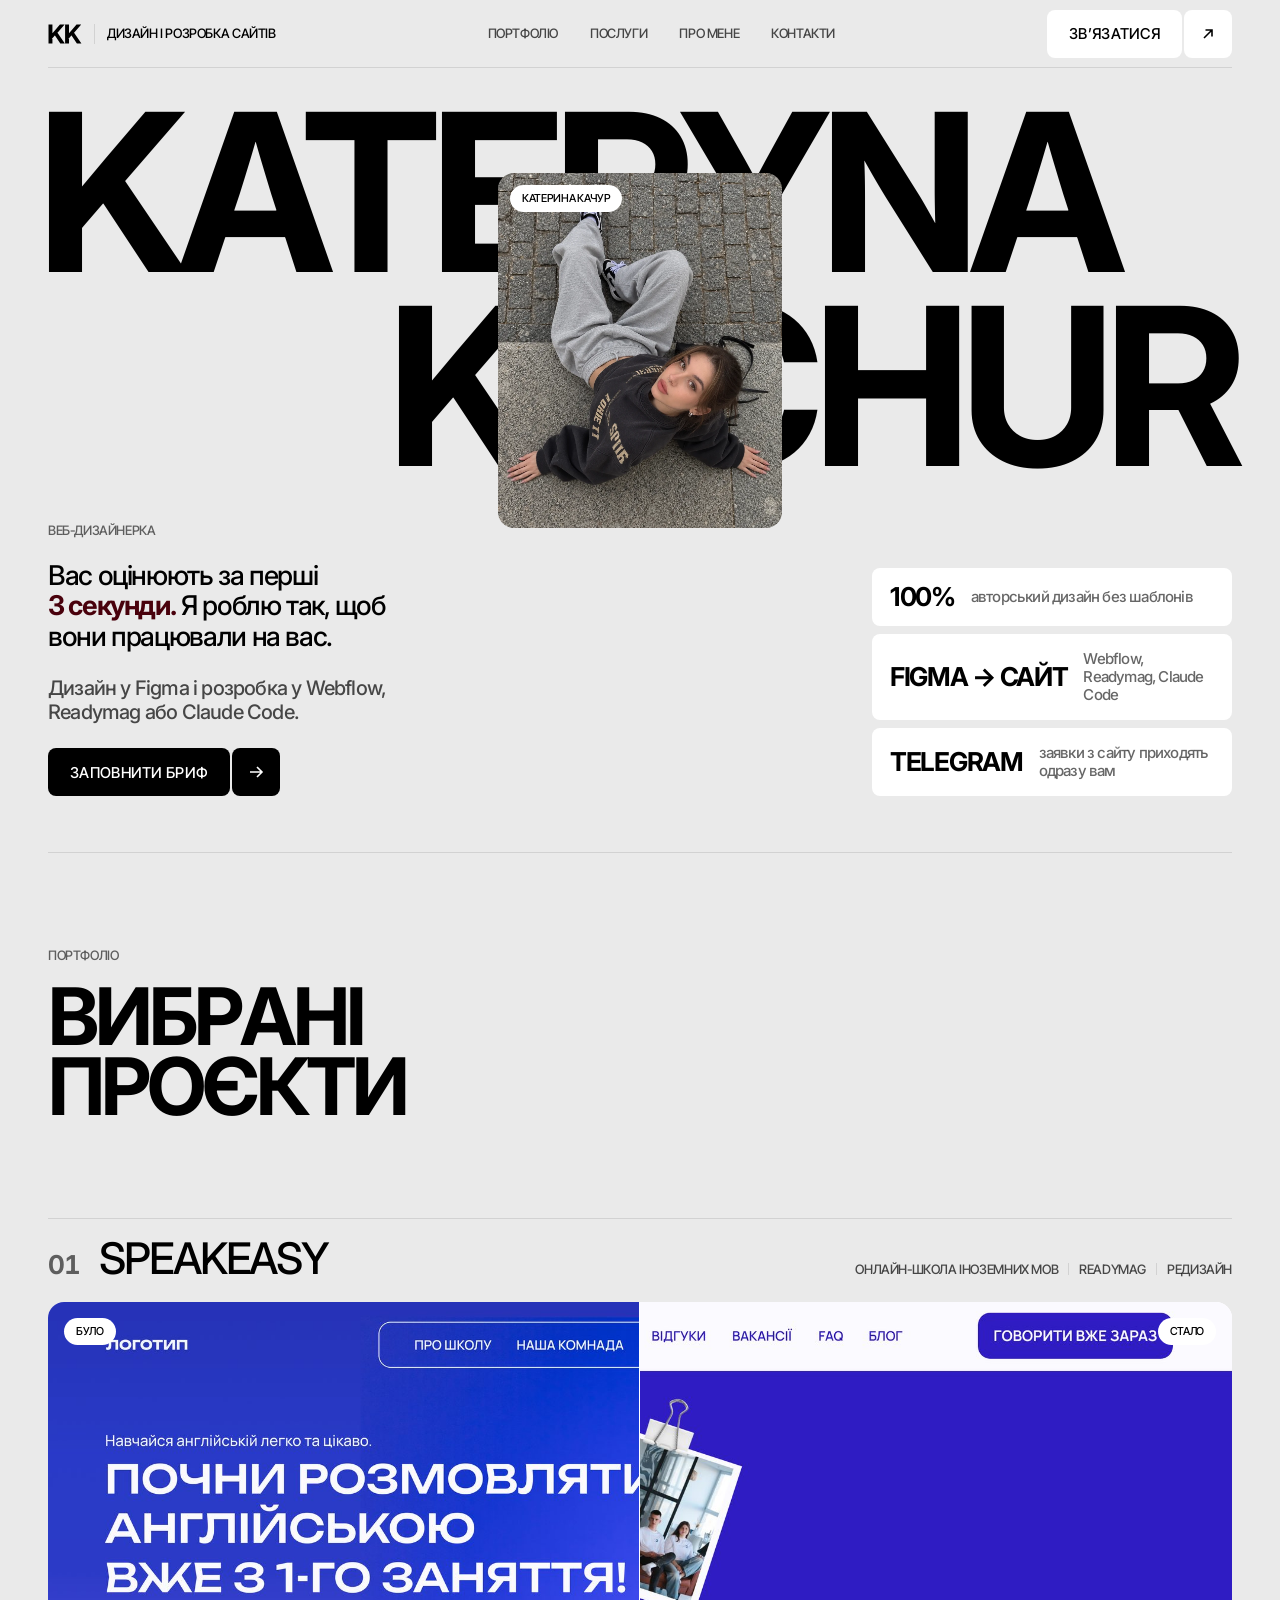
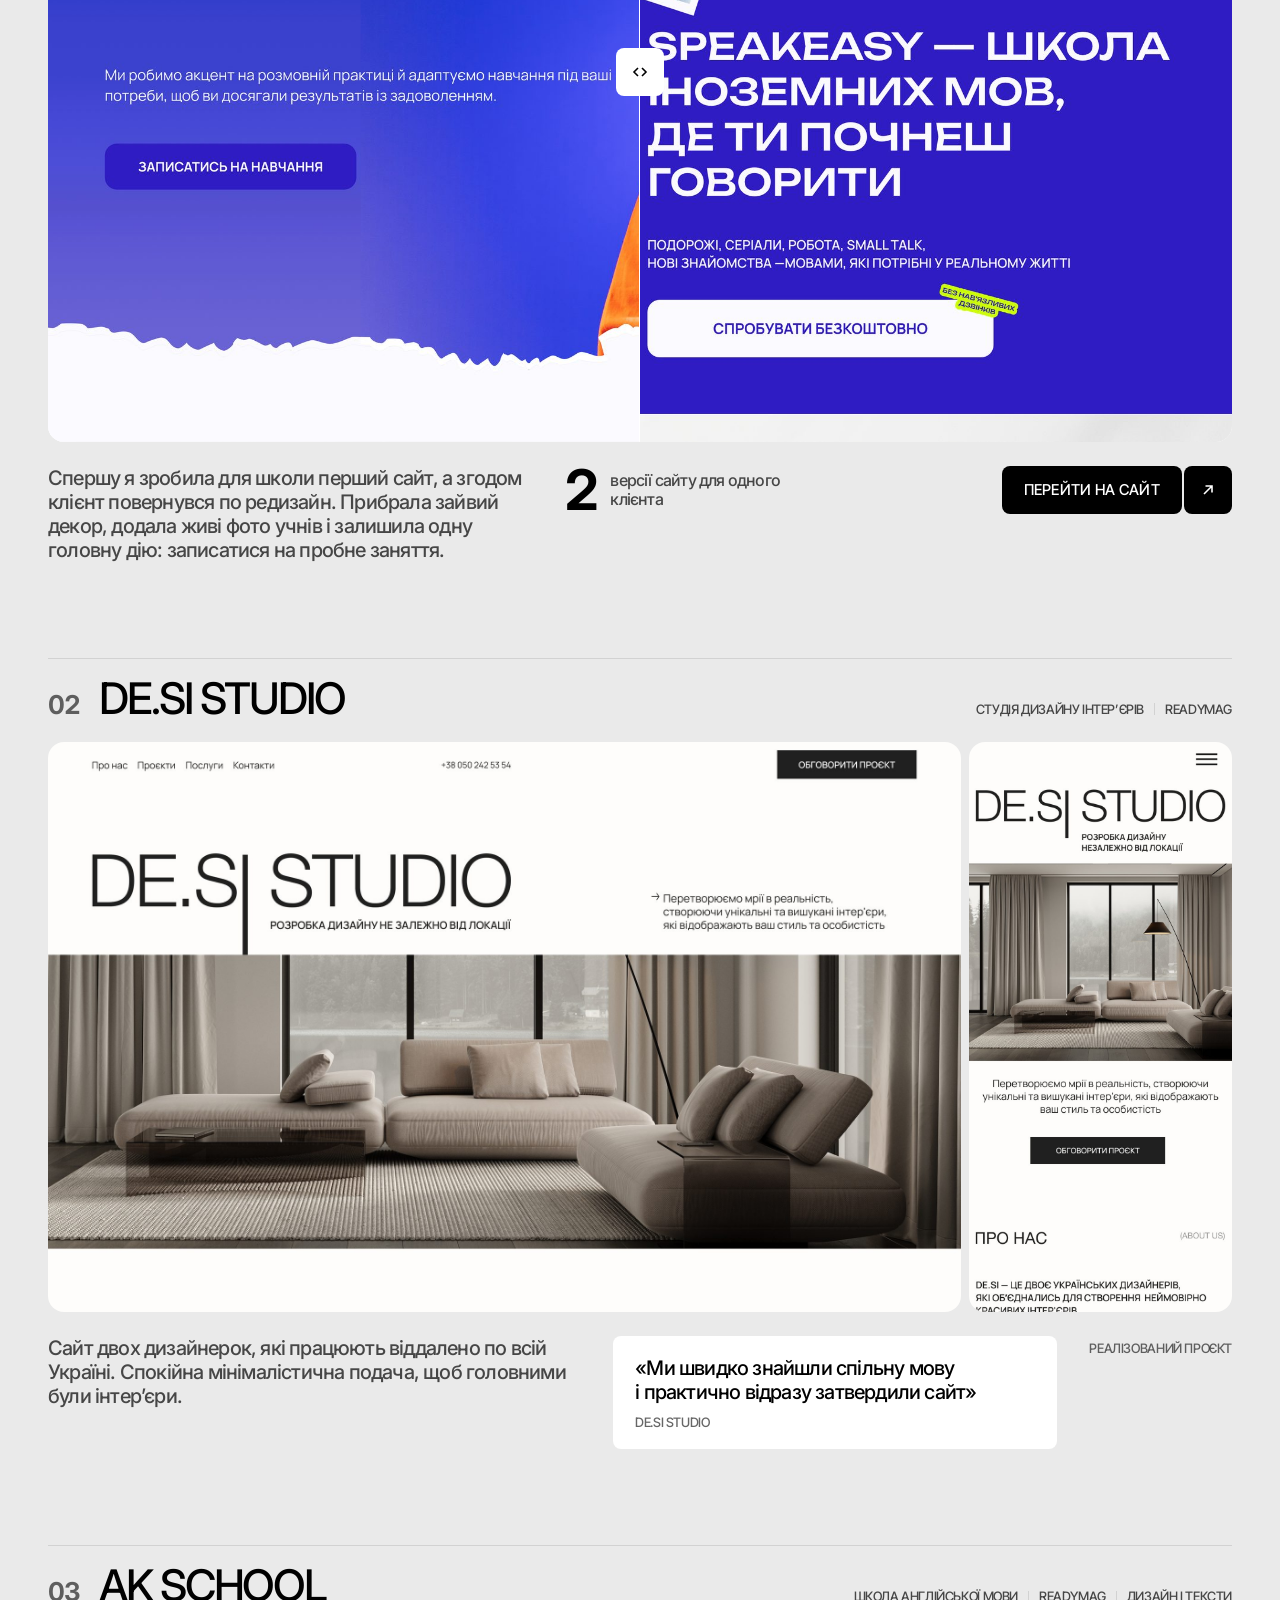
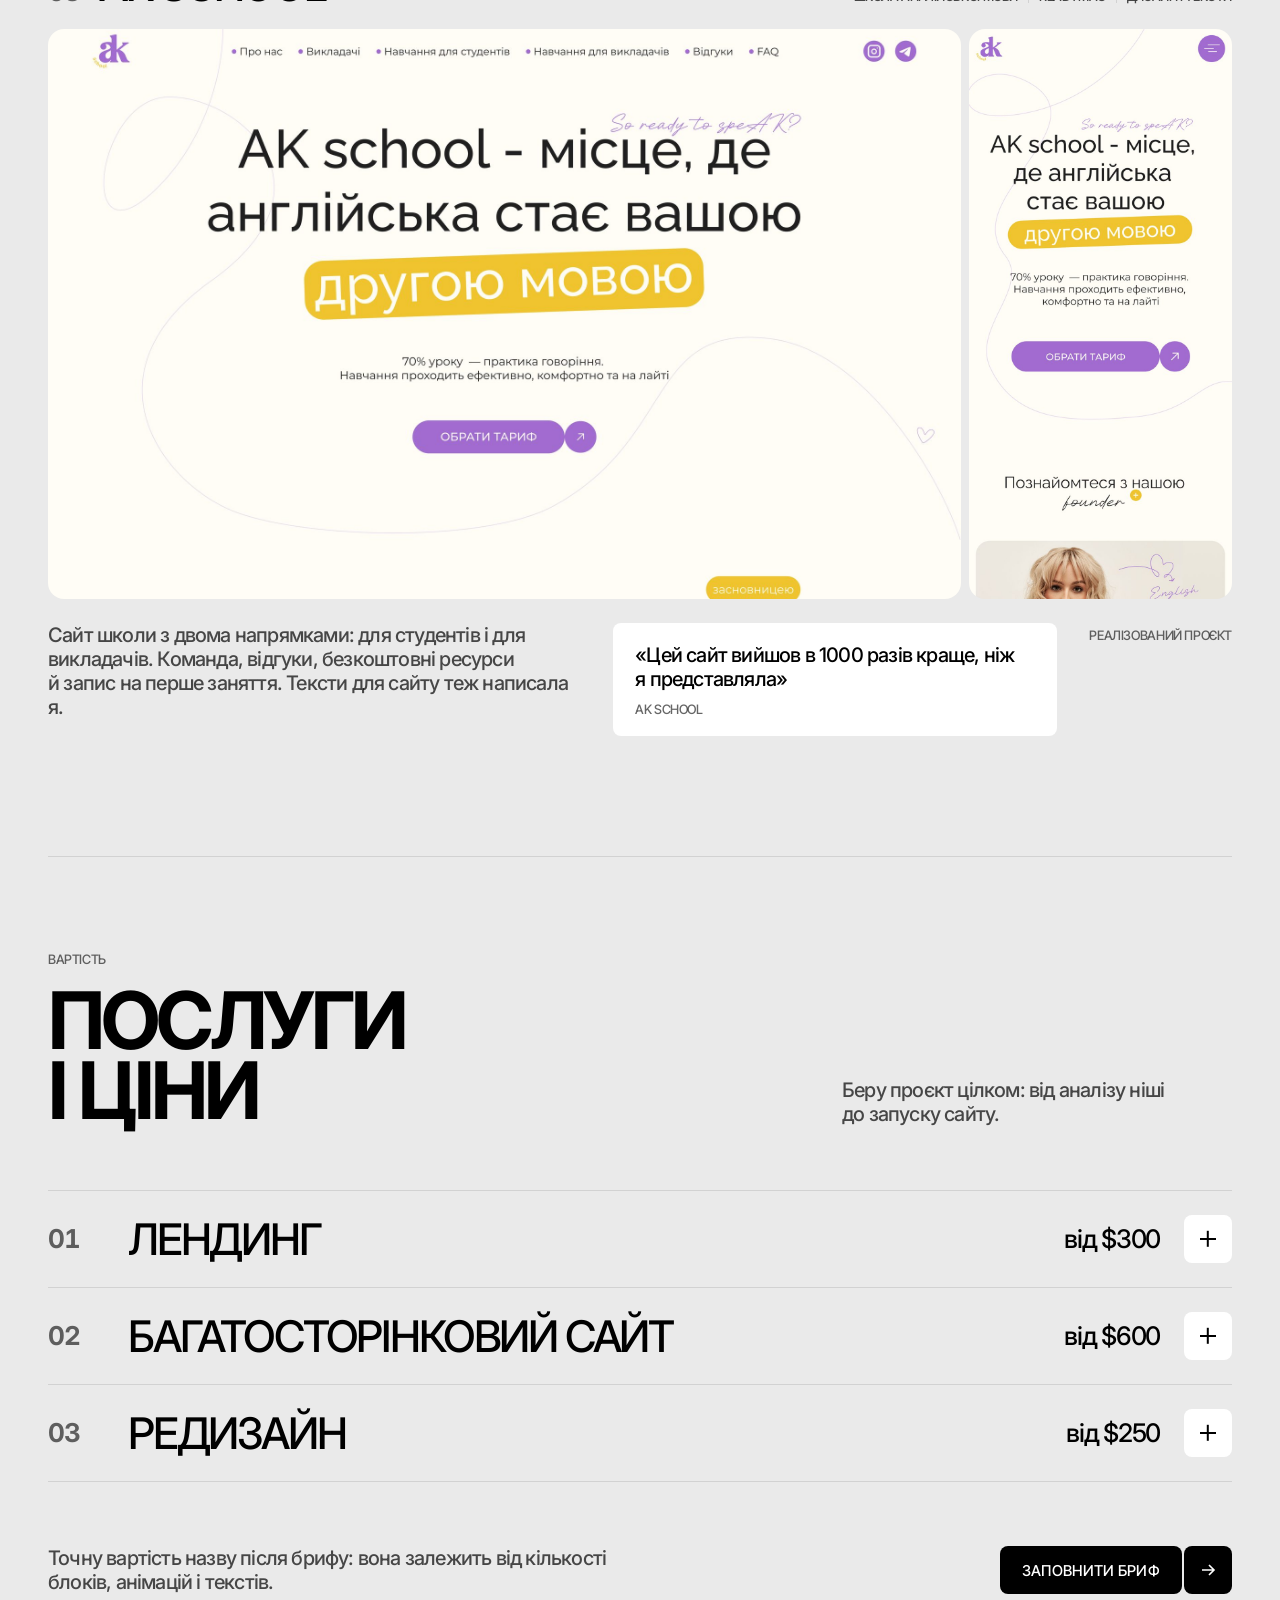
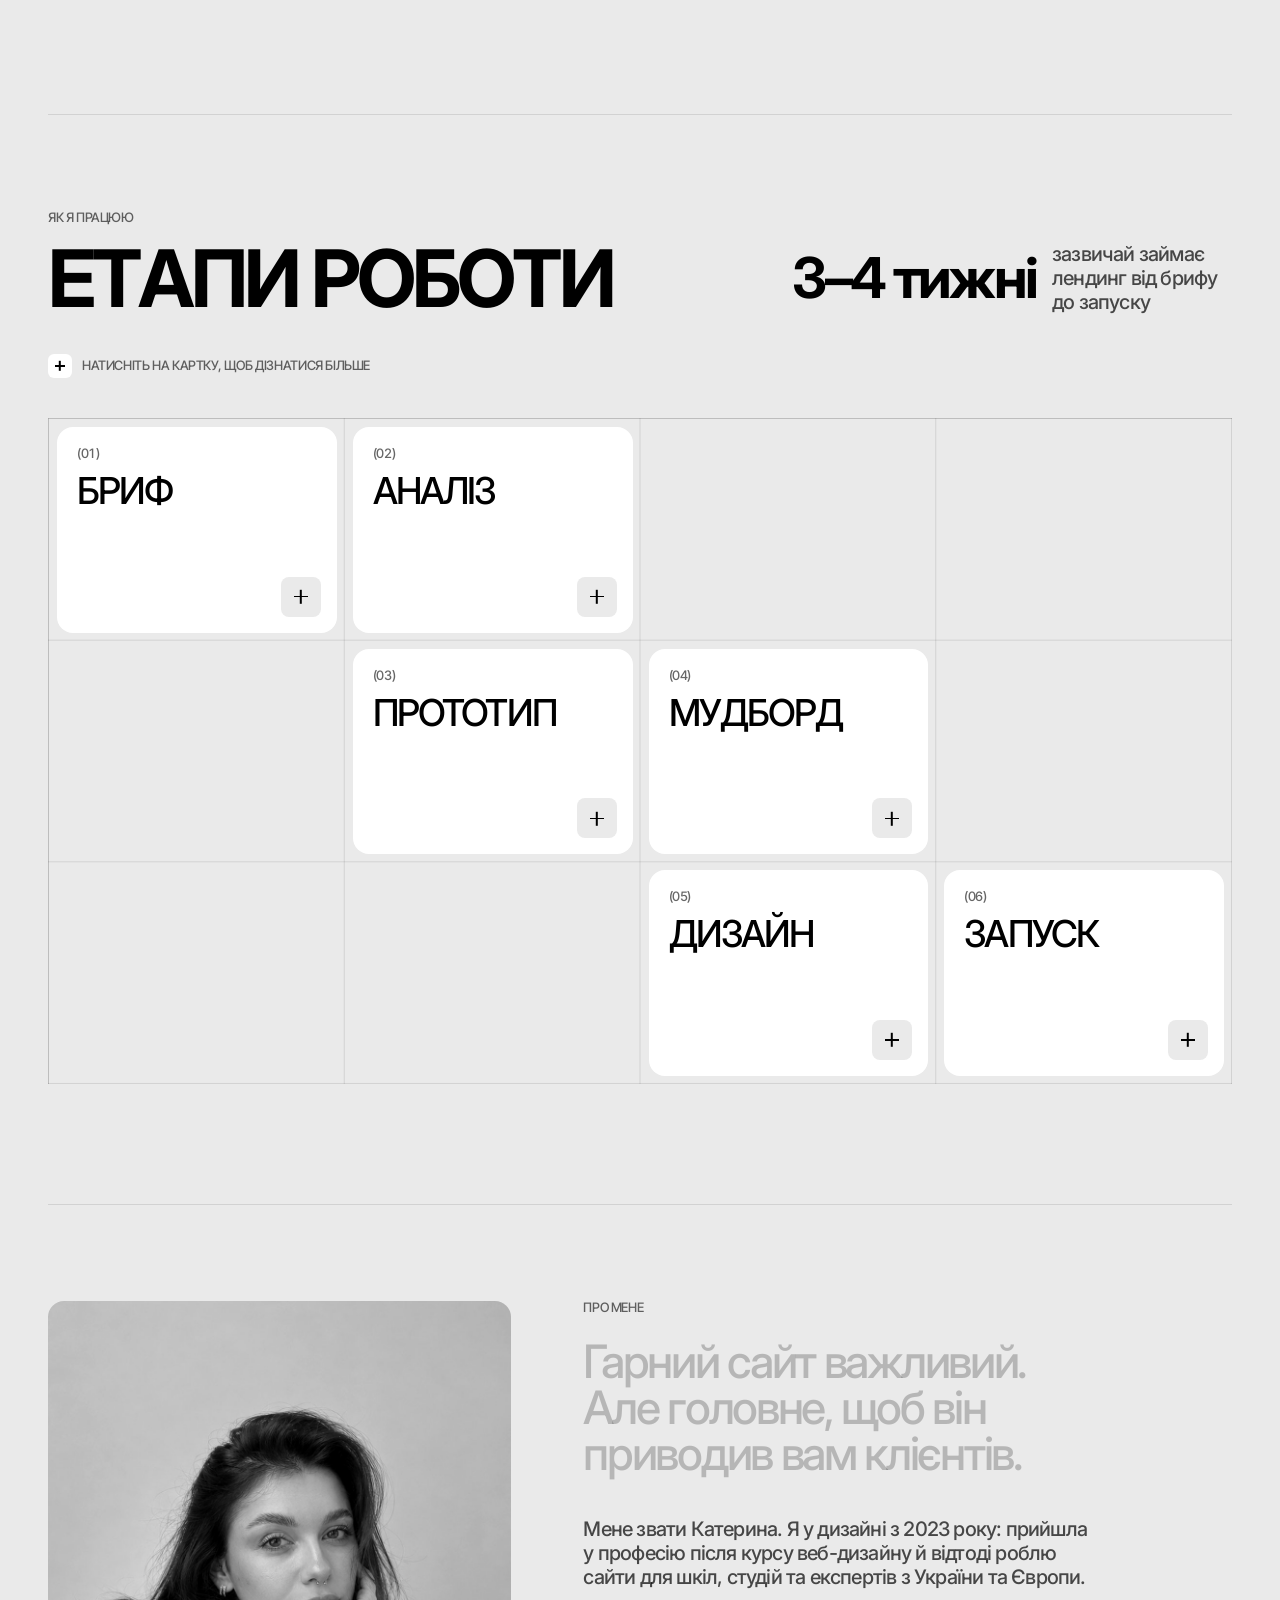
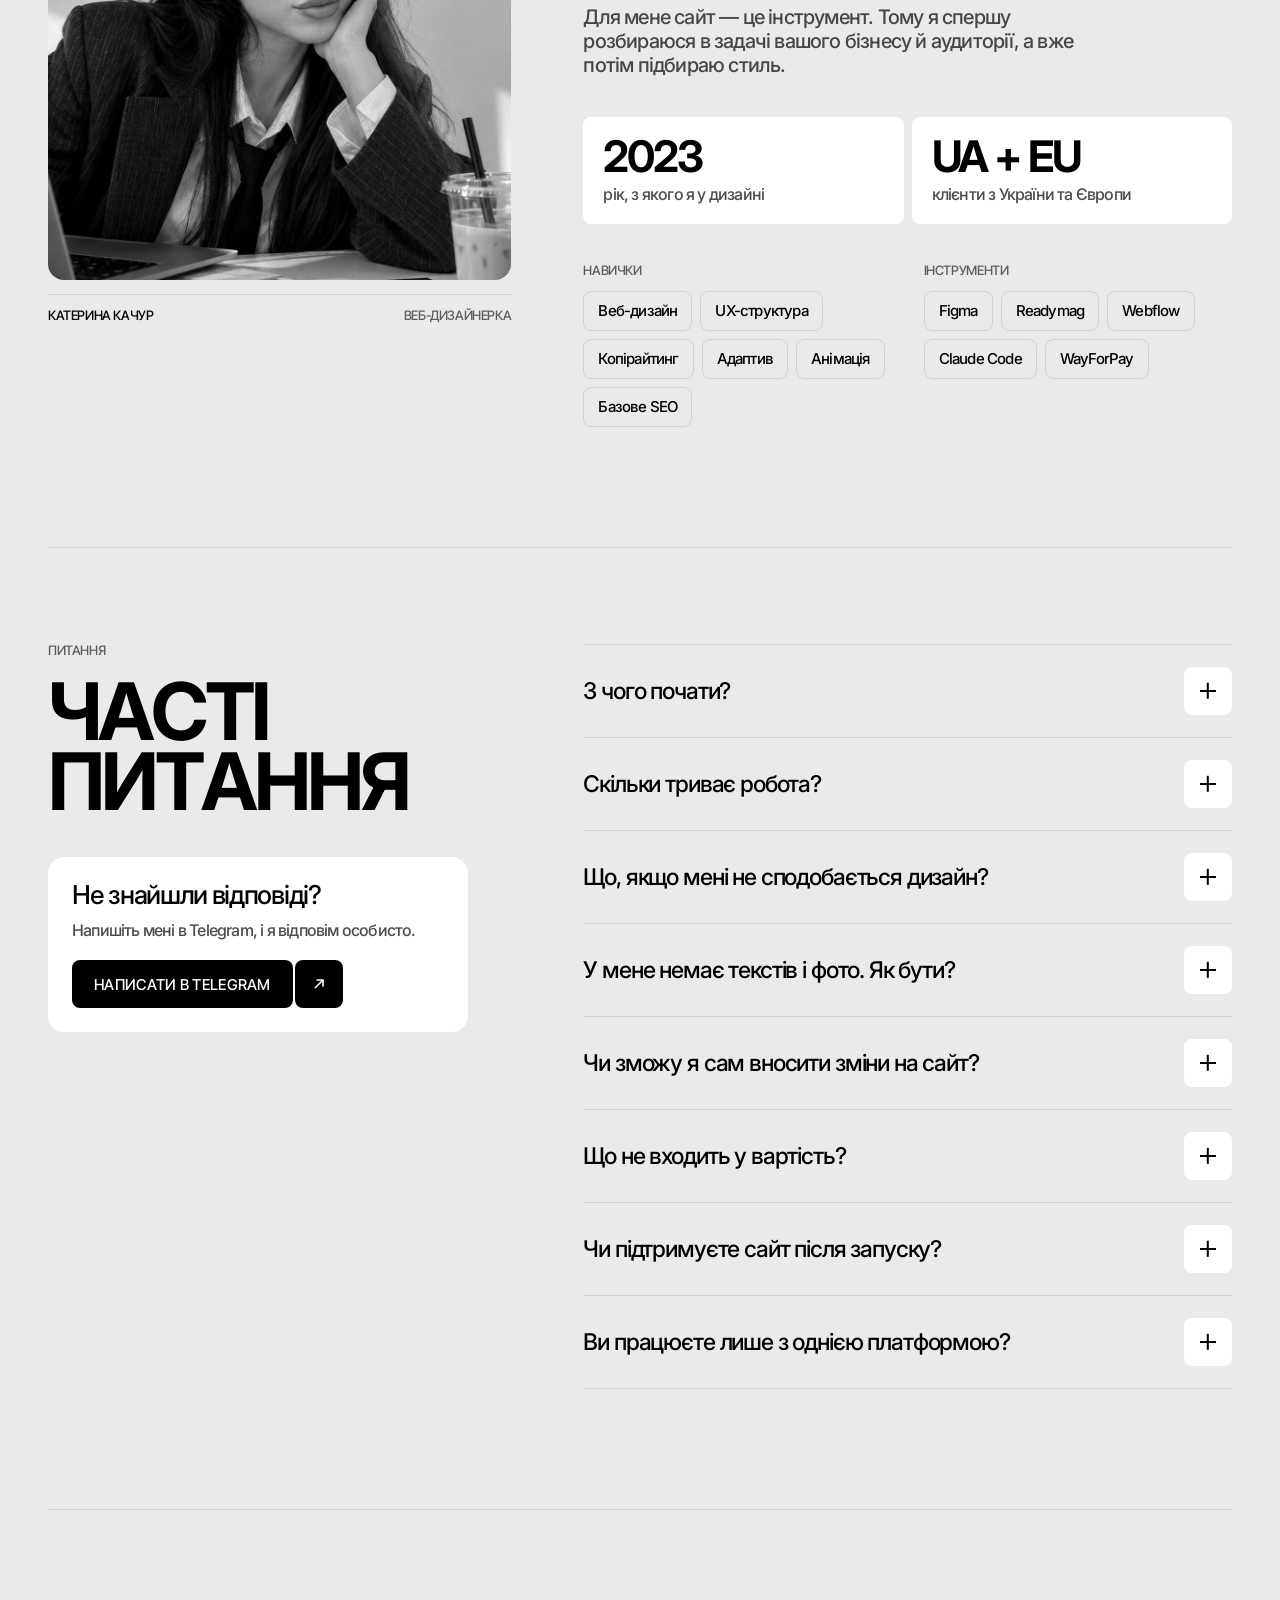
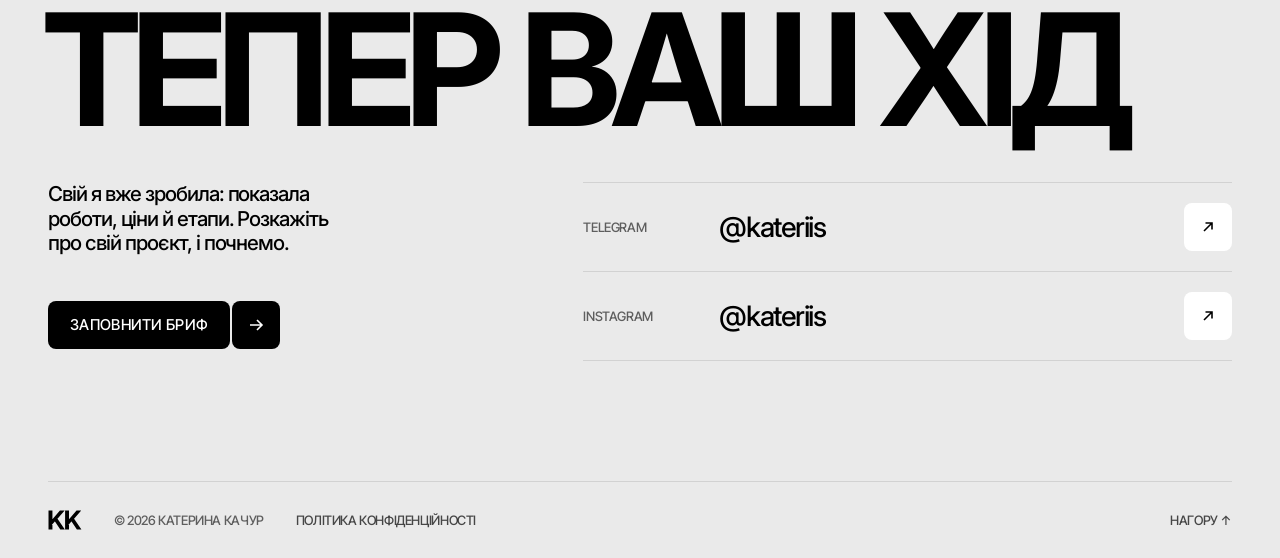
==== index.html @ d8f57ffe "Анімації заголовків і кнопок, етапи закривають одне одного, правки відступів і контактів Co-Authored" ====
<!doctype html>
<html lang="uk">
<head>
<meta charset="utf-8">
<meta name="viewport" content="width=device-width, initial-scale=1, viewport-fit=cover">
<title>Катерина Качур — веб-дизайнерка</title>
<meta name="description" content="Катерина Качур — веб-дизайнерка. Дизайн у Figma і розробка сайтів у Webflow, Readymag або Claude Code: лендинги, багатосторінкові сайти й редизайн.">
<link rel="canonical" href="https://kateriis.github.io/">
<link rel="icon" href="favicon.svg" type="image/svg+xml">
<meta property="og:type" content="website">
<meta property="og:locale" content="uk_UA">
<meta property="og:title" content="Катерина Качур — веб-дизайнерка">
<meta property="og:description" content="Вас оцінюють за перші 3 секунди. Я роблю так, щоб вони працювали на вас.">
<meta property="og:url" content="https://kateriis.github.io/">
<meta property="og:image" content="https://kateriis.github.io/og.jpg">
<meta property="og:image:width" content="1200">
<meta property="og:image:height" content="630">
<meta name="twitter:card" content="summary_large_image">
<meta name="theme-color" content="#eaeaea">
<style>
  html { -webkit-text-size-adjust: 100%; }
  img { max-width: 100%; }
  [hidden] { display: none !important; }
</style>
<link rel="preconnect" href="https://fonts.googleapis.com">
<link rel="preconnect" href="https://fonts.gstatic.com" crossorigin>
<link rel="stylesheet" href="https://fonts.googleapis.com/css2?family=Inter:wght@400;500;600;700&family=Inter+Tight:wght@500&display=swap">
<style>
/* Layout: name across the full width in two lines, the colour photo as a card
   in front of the letters, copy on the left and facts on the right below it.
   Tokens follow Kateryna's brandbook (light only). */
:root {
  --bg: #eaeaea;
  --surface: #ffffff;
  --surface-2: #f6f6f7;
  --ink: #000000;
  --ink-70: rgba(0, 0, 0, .7);
  --ink-50: rgba(0, 0, 0, .6);
  --line: rgba(0, 0, 0, .1);
  --accent: #49010c;
  --on-accent: #ffffff;

  --display: "Inter", system-ui, -apple-system, sans-serif;
  --sans: "Inter", system-ui, -apple-system, sans-serif;
  --tight: "Inter Tight", "Inter", system-ui, sans-serif;

  --r-md: 8px;
  --r-lg: 16px;
  --button-h: 48px;
  --ease: cubic-bezier(.2, .7, .2, 1);
  --gutter: 16px;
  color-scheme: light;
}
@media (min-width: 700px)  { :root { --gutter: 32px; } }
@media (min-width: 1024px) { :root { --gutter: 48px; } }
@media (min-width: 1440px) { :root { --gutter: 80px; } }

* { box-sizing: border-box; }
body {
  margin: 0;
  background: var(--bg);
  color: var(--ink);
  font: 500 16px/1.2 var(--sans);
  letter-spacing: -.05em;
  overflow-x: hidden;
  -webkit-font-smoothing: antialiased;
}
a { color: inherit; text-decoration: none; }
a:focus-visible { outline: 2px solid var(--ink); outline-offset: 3px; border-radius: var(--r-md); }

.page {
  max-width: 1760px;
  margin: 0 auto;
  padding-left: max(var(--gutter), env(safe-area-inset-left, 0px));
  padding-right: max(var(--gutter), env(safe-area-inset-right, 0px));
}

/* ---------- topbar ---------- */
.topbar {
  display: flex; align-items: center; justify-content: space-between; gap: 24px;
  height: 68px;
  border-bottom: 1px solid var(--line);
}
.brand { display: flex; align-items: center; gap: 12px; }
.brand svg { height: 20px; width: auto; display: block; }
.brand .sep { width: 1px; height: 20px; background: var(--line); }
.eyebrow {
  font: 500 13px/1 var(--tight);
  text-transform: uppercase;
  letter-spacing: -.03em;
}
.links { display: flex; gap: 32px; }
.links a { color: var(--ink-70); transition: color .3s var(--ease); }
.links a:hover { color: var(--ink); }

.burger {
  display: none; position: relative; z-index: 31;
  width: var(--button-h); height: var(--button-h); padding: 0; border: 0; cursor: pointer;
  border-radius: var(--r-md); background: var(--surface); color: var(--ink);
}
.burger i { position: absolute; left: 15px; right: 15px; height: 1.6px; background: currentColor; transition: transform .35s var(--ease), top .35s var(--ease); }
.burger i:first-child { top: 19px; } .burger i:last-child { top: 27px; }
.burger[aria-expanded="true"] { background: var(--ink); color: var(--surface); }
.burger[aria-expanded="true"] i:first-child { top: 23px; transform: rotate(45deg); }
.burger[aria-expanded="true"] i:last-child { top: 23px; transform: rotate(-45deg); }
.burger:focus-visible { outline: 2px solid var(--ink); outline-offset: 3px; }
.menu {
  position: fixed; inset: 0; z-index: 30;
  display: grid; grid-template-rows: 1fr auto; gap: 32px;
  padding-top: calc(88px + env(safe-area-inset-top, 0px));
  padding-bottom: calc(32px + env(safe-area-inset-bottom, 0px));
  padding-left: inherit; padding-right: inherit;
  background: var(--bg); overflow-y: auto;
}
.menu[hidden] { display: none; }
.menu-links { display: grid; align-content: start; border-top: 1px solid var(--line); }
.menu-links a {
  display: flex; align-items: baseline; gap: 16px; padding-block: 18px; border-bottom: 1px solid var(--line);
  font: 500 clamp(34px, 9vw, 64px)/.9 var(--display); letter-spacing: -.05em; text-transform: uppercase;
}
.menu-links span { font: 500 13px/1 var(--tight); letter-spacing: -.03em; color: var(--ink-50); min-width: 22px; }
.menu-foot { display: grid; gap: 20px; justify-items: start; }
.menu-tg { color: var(--ink-70); }
@media (prefers-reduced-motion: no-preference) {
  .menu:not([hidden]) .menu-links a { animation: appear .55s var(--ease) both; }
  .menu:not([hidden]) .menu-links a:nth-child(2) { animation-delay: .04s; }
  .menu:not([hidden]) .menu-links a:nth-child(3) { animation-delay: .08s; }
  .menu:not([hidden]) .menu-links a:nth-child(4) { animation-delay: .12s; }
  .menu:not([hidden]) .menu-links a:nth-child(5) { animation-delay: .16s; }
  .menu:not([hidden]) .menu-links a:nth-child(6) { animation-delay: .2s; }
}
body.menu-open { overflow: hidden; }
.topbar {
  position: sticky; top: env(safe-area-inset-top, 0px); z-index: 31;
  background: var(--bg);
  box-shadow: 0 0 0 100vmax var(--bg); clip-path: inset(0 -100vmax);
}
html { scroll-padding-top: 1.75rem; }
@media (max-width: 899px) { html { scroll-padding-top: 3.625rem; } }
@media (prefers-reduced-motion: no-preference) { html { scroll-behavior: smooth; } }

/* ---------- button: label + arrow square, 2px apart ---------- */
.btn { display: inline-flex; gap: 2px; height: var(--button-h); }
.btn > span {
  display: inline-flex; align-items: center;
  border-radius: var(--r-md);
  background: var(--ink); color: var(--surface);
  transition: background .3s var(--ease);
}
.btn .label { padding: 0 22px; font: 500 15px/1 var(--tight); letter-spacing: .02em; text-transform: uppercase; }
.btn .arrow { width: var(--button-h); justify-content: center; }
.btn .arrow svg { width: 18px; height: 18px; transition: transform .3s var(--ease); }
.btn:hover .arrow svg { transform: translateX(3px); }
.btn--ghost > span { background: var(--surface); color: var(--ink); }
.btn--ghost:hover > span { background: var(--surface-2); }
.arrow--diag svg, .contact-arrow svg { transition: transform .4s var(--ease); }
.btn:hover .arrow--diag svg, .btn:active .arrow--diag svg, .btn:focus-visible .arrow--diag svg { transform: rotate(45deg); }

/* ---------- hero ---------- */
.hero { container-type: inline-size; padding-block: 28px 56px; }
.stage { position: relative; }
.name {
  margin: 0;
  font: 700 18.6cqw/.88 var(--display);
  letter-spacing: -.05em;
  text-transform: uppercase;
  pointer-events: none;
}
.name span { display: block; white-space: nowrap; }
.name .l1 { margin-left: -.05em; }
.name .l2 { text-align: right; margin-right: -.02em; }

.photo {
  position: absolute;
  left: 38cqw; top: 6.5cqw;
  width: 24cqw;
  aspect-ratio: 4 / 5;
  max-width: 100%;
  margin: 0;
  z-index: 2;
}
.photo img {
  width: 100%; height: 100%; display: block;
  object-fit: cover;
  border-radius: var(--r-lg);
  background: var(--accent);
}
.photo figcaption {
  position: absolute; left: 12px; top: 12px;
  padding: 8px 12px;
  border-radius: 999px;
  background: var(--surface);
  font-size: 11px;
}

.below {
  display: grid;
  grid-template-columns: minmax(0, 1fr) 24cqw minmax(0, 1fr);
  column-gap: 4cqw;
  margin-top: 40px;
  align-items: end;
}
.copy { display: grid; gap: 24px; justify-items: start; }
.copy .eyebrow { color: var(--ink-50); }
.lead {
  margin: 0;
  font: 500 clamp(24px, 2.3cqw, 34px)/1.12 var(--sans);
  letter-spacing: -.05em;
  max-width: 22ch;
  text-wrap: balance;
}
.lead b { font-weight: 700; color: var(--accent); }
.sub { margin: 0; font-size: 20px; color: var(--ink-70); max-width: 34ch; }

.facts {
  list-style: none; margin: 0; padding: 0;
  display: grid; gap: 8px;
  justify-self: end; width: min(100%, 360px);
}
.fact {
  display: grid; grid-template-columns: auto 1fr; align-items: center; gap: 16px;
  padding: 16px 18px;
  background: var(--surface);
  border-radius: var(--r-md);
}
.fact strong { font: 700 26px/1 var(--display); letter-spacing: -.05em; text-transform: uppercase; white-space: nowrap; }
.fact span { color: var(--ink-50); font-size: 15px; }

/* ---------- portfolio ---------- */
.sr { position: absolute; width: 1px; height: 1px; overflow: hidden; clip: rect(0 0 0 0); white-space: nowrap; }
.work { padding-block: 96px 120px; border-top: 1px solid var(--line); display: grid; gap: 96px; }
.work-head { display: grid; grid-template-columns: minmax(0, 1fr) minmax(0, 1fr); gap: 32px; align-items: end; }
.work-title { display: grid; gap: 20px; }
.work-title .eyebrow { color: var(--ink-50); }
.work-title h2 {
  margin: 0;
  font: 700 clamp(44px, 6.2vw, 112px)/.88 var(--display);
  letter-spacing: -.05em; text-transform: uppercase;
  text-wrap: balance;
}
.work-intro { margin: 0; justify-self: end; max-width: 30ch; font-size: 20px; color: var(--ink-70); }

.case { display: grid; gap: 24px; }
.case-top {
  display: grid; grid-template-columns: auto minmax(0, 1fr) auto; align-items: baseline; gap: 20px;
  padding-top: 20px; border-top: 1px solid var(--line);
}
.case-num { font: 700 26px/1 var(--display); letter-spacing: -.05em; color: var(--ink-50); font-variant-numeric: tabular-nums; }
.case-name { margin: 0; font: 500 clamp(32px, 3.4vw, 56px)/.88 var(--display); letter-spacing: -.05em; text-transform: uppercase; }
.case-meta { margin: 0; color: var(--ink-70); display: flex; flex-wrap: wrap; align-items: center; gap: 10px; justify-content: flex-end; }
.case-meta i { width: 1px; height: 12px; background: var(--line); }

.shots { display: grid; grid-template-columns: 1.6fr .462fr; gap: 8px; }
.shots img { width: 100%; height: auto; display: block; border-radius: var(--r-lg); background: var(--surface); }

.compare { position: relative; border-radius: var(--r-lg); overflow: hidden; aspect-ratio: 16 / 10; max-width: 100%; background: var(--surface); }
.compare > img, .compare-before img { position: absolute; inset: 0; width: 100%; height: 100%; object-fit: cover; display: block; }
.compare-before { position: absolute; inset: 0; clip-path: inset(0 calc(100% - var(--pos)) 0 0); }
.compare-before::after { content: ""; position: absolute; top: 0; bottom: 0; left: var(--pos); width: 2px; margin-left: -1px; background: var(--surface); }
.compare-handle {
  position: absolute; top: 50%; left: var(--pos);
  width: var(--button-h); height: var(--button-h); margin: -24px 0 0 -24px;
  display: grid; place-items: center;
  border-radius: var(--r-md); background: var(--surface); color: var(--ink);
  pointer-events: none;
}
.compare-handle svg { width: 18px; height: 18px; }
.compare-tag { position: absolute; top: 16px; padding: 8px 12px; border-radius: 999px; background: var(--surface); font-size: 11px; pointer-events: none; }
.compare-tag.is-before { left: 16px; }
.compare-tag.is-after { right: 16px; }
.compare-range { position: absolute; inset: 0; width: 100%; height: 100%; margin: 0; opacity: 0; cursor: ew-resize; }
.compare:has(.compare-range:focus-visible) .compare-handle { outline: 2px solid var(--ink); outline-offset: 3px; }

.case-info {
  display: grid; grid-template-columns: minmax(0, 1.2fr) minmax(0, 1fr) auto; gap: 32px; align-items: start;
}
.case-text { margin: 0; font-size: 20px; color: var(--ink-70); max-width: 44ch; }
.case-fact { margin: 0; display: grid; grid-template-columns: auto 1fr; gap: 14px; align-items: center; max-width: 24ch; }
.case-fact strong { font: 700 56px/.88 var(--display); letter-spacing: -.05em; }
.case-fact span { color: var(--ink-70); }
.quote { margin: 0; display: grid; gap: 12px; padding: 20px 22px; background: var(--surface); border-radius: var(--r-md); }
.quote p { margin: 0; font-size: 20px; }
.quote cite { font: 500 13px/1 var(--tight); font-style: normal; text-transform: uppercase; letter-spacing: -.03em; color: var(--ink-50); }
.case-status { color: var(--ink-50); white-space: nowrap; padding-top: 6px; }
.case-action { justify-self: end; }

/* ---------- services ---------- */
.services { padding-block: 96px 120px; border-top: 1px solid var(--line); display: grid; gap: 64px; }
.svc-list { border-top: 1px solid var(--line); }
.svc { border-bottom: 1px solid var(--line); }
.svc summary {
  list-style: none; cursor: pointer;
  display: grid; grid-template-columns: 56px minmax(0, 1fr) auto var(--button-h); align-items: center; gap: 24px;
  padding-block: 24px;
}
.svc summary::-webkit-details-marker { display: none; }
.svc summary:focus-visible { outline: 2px solid var(--ink); outline-offset: 4px; border-radius: var(--r-md); }
.svc-num { font: 700 26px/1 var(--display); letter-spacing: -.05em; color: var(--ink-50); font-variant-numeric: tabular-nums; }
.svc-name { font: 500 clamp(28px, 3.4vw, 56px)/.88 var(--display); letter-spacing: -.05em; text-transform: uppercase; }
.svc-price { font: 500 clamp(20px, 2vw, 28px)/1 var(--sans); letter-spacing: -.05em; white-space: nowrap; }
.svc-toggle {
  position: relative; width: var(--button-h); height: var(--button-h);
  border-radius: var(--r-md); background: var(--surface);
  transition: background .3s var(--ease);
}
.svc-toggle::before, .svc-toggle::after {
  content: ""; position: absolute; left: 50%; top: 50%; width: 16px; height: 1.6px; margin: -.8px 0 0 -8px;
  background: var(--ink); transition: transform .3s var(--ease);
}
.svc-toggle::after { transform: rotate(90deg); }
.svc[open] .svc-toggle { background: var(--ink); }
.svc[open] .svc-toggle::before, .svc[open] .svc-toggle::after { background: var(--surface); }
.svc[open] .svc-toggle::after { transform: rotate(0deg); }
.svc summary:hover .svc-toggle { background: var(--surface-2); }
.svc[open] summary:hover .svc-toggle { background: var(--ink); }
.svc-body {
  display: grid; grid-template-columns: 56px minmax(0, 1fr) minmax(0, 1fr); gap: 24px;
  padding-bottom: 32px;
}
.svc-body p { grid-column: 2; margin: 0; font-size: 20px; color: var(--ink-70); max-width: 36ch; }
.svc-body ul { grid-column: 3; margin: 0; padding: 0; list-style: none; display: grid; gap: 8px; }
.svc-body li { padding: 12px 16px; background: var(--surface); border-radius: var(--r-md); }
@media (prefers-reduced-motion: no-preference) {
  .svc[open] .svc-body { animation: appear .55s var(--ease) both; }
}
.svc-foot { display: flex; flex-wrap: wrap; align-items: center; justify-content: space-between; gap: 24px; }
.svc-foot p { margin: 0; font-size: 20px; color: var(--ink-70); max-width: 44ch; }

/* ---------- process: stair of square cards on a grid ---------- */
.process { padding-block: 96px 120px; border-top: 1px solid var(--line); display: grid; gap: 40px; }
.process-term { margin: 0; justify-self: end; display: grid; grid-template-columns: auto minmax(0, 18ch); gap: 16px; align-items: center; }
.process-term strong { font: 700 clamp(40px, 4.4vw, 72px)/.88 var(--display); letter-spacing: -.05em; white-space: nowrap; }
.process-term span { font-size: 20px; color: var(--ink-70); }
.st-hint { margin: 0; display: inline-flex; align-items: center; gap: 10px; justify-self: start; color: var(--ink-50); font: 500 13px/1 var(--tight); text-transform: uppercase; letter-spacing: -.03em; }
.stairs {
  --cols: 4;
  list-style: none; margin: 0; padding: 0;
  display: grid; grid-template-columns: repeat(var(--cols), minmax(0, 1fr)); grid-auto-rows: auto;
  border-top: 1px solid var(--line); border-left: 1px solid var(--line);
  background-image:
    linear-gradient(to right, var(--line) 1px, transparent 1px),
    linear-gradient(to bottom, var(--line) 1px, transparent 1px);
  background-size: calc(100% / var(--cols)) calc(100% / 3);
  background-position: -1px -1px;
}
.st { min-width: 0; aspect-ratio: 4 / 3; padding: 8px; }
.st--1 { grid-column: 1; grid-row: 1; } .st--2 { grid-column: 2; grid-row: 1; }
.st--3 { grid-column: 2; grid-row: 2; } .st--4 { grid-column: 3; grid-row: 2; }
.st--5 { grid-column: 3; grid-row: 3; } .st--6 { grid-column: 4; grid-row: 3; }
.st-card {
  position: relative; width: 100%; height: 100%;
  display: grid; grid-template-rows: auto 1fr auto; align-items: start; text-align: left;
  padding: 20px; border: 0; border-radius: var(--r-lg);
  background: var(--surface); color: var(--ink);
  font: inherit; letter-spacing: inherit; cursor: pointer;
  transition: background .35s var(--ease), color .35s var(--ease);
}
.st-card:focus-visible { outline: 2px solid var(--ink); outline-offset: 3px; }
.st-num { font: 500 13px/1 var(--tight); letter-spacing: -.03em; color: var(--ink-50); font-variant-numeric: tabular-nums; }
.st-title { align-self: start; margin-top: 14px; font: 500 clamp(26px, 2.9vw, 48px)/.9 var(--display); letter-spacing: -.05em; text-transform: uppercase; }
.st-text { display: none; align-self: end; font-size: 14px; line-height: 1.3; max-width: 34ch; }
.st-plus {
  position: relative; justify-self: end; align-self: end;
  width: 40px; height: 40px; border-radius: var(--r-md); background: var(--bg);
  transition: background .3s var(--ease), transform .35s var(--ease);
}
.st-plus::before, .st-plus::after {
  content: ""; position: absolute; left: 50%; top: 50%; width: 14px; height: 1.6px; margin: -.8px 0 0 -7px; background: var(--ink);
  transition: transform .35s var(--ease);
}
.st-plus::after { transform: rotate(90deg); }
.st-card .st-plus { position: absolute; right: 16px; bottom: 16px; }
.st-plus--mini { width: 24px; height: 24px; border-radius: 6px; background: var(--surface); }
.st-plus--mini::before, .st-plus--mini::after { width: 10px; margin-left: -5px; }
.st-card:hover .st-plus { background: var(--surface-2); }
.st-card[aria-expanded="true"] { background: var(--ink); color: var(--surface); }
.st-card[aria-expanded="true"] .st-num { color: rgba(255, 255, 255, .6); }
.st-card[aria-expanded="true"] .st-title { font-size: clamp(22px, 1.8vw, 30px); }
.st-card[aria-expanded="true"] .st-text { display: block; color: rgba(255, 255, 255, .8); }
.st-card[aria-expanded="true"] .st-plus { bottom: auto; top: 16px; }
.st-card[aria-expanded="true"] .st-plus { background: rgba(255, 255, 255, .14); }
.st-card[aria-expanded="true"] .st-plus::before { transform: rotate(45deg); }
.st-card[aria-expanded="true"] .st-plus::after { transform: rotate(-45deg); }
.st-card[aria-expanded="true"] .st-plus::before, .st-card[aria-expanded="true"] .st-plus::after { background: var(--surface); }

/* ---------- about ---------- */
.about {
  padding-block: 96px 120px; border-top: 1px solid var(--line);
  display: grid; grid-template-columns: minmax(0, 5fr) minmax(0, 7fr); gap: 72px; align-items: start;
}
.about-photo { margin: 0; display: grid; gap: 14px; position: sticky; top: 24px; }
.about-photo img { width: 100%; height: auto; aspect-ratio: 4 / 5; object-fit: cover; display: block; border-radius: var(--r-lg); background: var(--accent); }
.about-photo figcaption { display: flex; justify-content: space-between; gap: 12px; padding-top: 14px; border-top: 1px solid var(--line); }
.about-role { color: var(--ink-50); }
.about-body { display: grid; gap: 40px; min-width: 0; }
.about-eyebrow { color: var(--ink-50); }
.about-lead { margin: -16px 0 0; font: 500 clamp(32px, 3.6vw, 60px)/1 var(--sans); letter-spacing: -.05em; text-wrap: balance; max-width: 18ch; }
.about-text { display: grid; gap: 16px; max-width: 52ch; }
.about-text p { margin: 0; font-size: 20px; color: var(--ink-70); }
.about-facts { margin: 0; display: grid; grid-template-columns: repeat(2, minmax(0, 1fr)); gap: 8px; }
.about-facts div { display: grid; gap: 10px; padding: 20px; background: var(--surface); border-radius: var(--r-md); }
.about-facts dt { font: 700 clamp(36px, 3.4vw, 56px)/.88 var(--display); letter-spacing: -.05em; }
.about-facts dd { margin: 0; color: var(--ink-70); }
.about-skills { display: grid; grid-template-columns: repeat(2, minmax(0, 1fr)); gap: 32px; }
.skill-group { display: grid; gap: 14px; align-content: start; }
.skill-group .eyebrow { color: var(--ink-50); }
.skill-group ul { list-style: none; margin: 0; padding: 0; display: flex; flex-wrap: wrap; gap: 8px; }
.skill-group li { padding: 10px 14px; border-radius: var(--r-md); border: 1px solid var(--line); font-size: 15px; }

/* ---------- faq ---------- */
.faq {
  padding-block: 96px 120px; border-top: 1px solid var(--line);
  display: grid; grid-template-columns: minmax(0, 5fr) minmax(0, 7fr); gap: 72px; align-items: start;
}
.faq-side { display: grid; gap: 40px; position: sticky; top: 24px; }
.faq-ask { display: grid; gap: 12px; justify-items: start; padding: 24px; background: var(--surface); border-radius: var(--r-lg); max-width: 420px; }
.faq-ask p { margin: 0; color: var(--ink-70); }
.faq-ask .faq-ask-title { color: var(--ink); font: 500 26px/1.1 var(--sans); letter-spacing: -.05em; }
.faq-ask .btn { margin-top: 8px; }
.faq-list { border-top: 1px solid var(--line); min-width: 0; }
.faq-item { border-bottom: 1px solid var(--line); }
.faq-item summary {
  list-style: none; cursor: pointer;
  display: grid; grid-template-columns: minmax(0, 1fr) var(--button-h); align-items: center; gap: 24px;
  padding-block: 22px;
}
.faq-item summary::-webkit-details-marker { display: none; }
.faq-item summary:focus-visible { outline: 2px solid var(--ink); outline-offset: 4px; border-radius: var(--r-md); }
.faq-q { font: 500 clamp(20px, 1.8vw, 28px)/1.15 var(--sans); letter-spacing: -.05em; }
.faq-a { margin: 0; padding: 0 72px 28px 0; font-size: 18px; line-height: 1.35; color: var(--ink-70); max-width: 60ch; }
.faq-item[open] .svc-toggle { background: var(--ink); }
.faq-item[open] .svc-toggle::before, .faq-item[open] .svc-toggle::after { background: var(--surface); }
.faq-item[open] .svc-toggle::after { transform: rotate(0deg); }
.faq-item summary:hover .svc-toggle { background: var(--surface-2); }
.faq-item[open] summary:hover .svc-toggle { background: var(--ink); }
@media (prefers-reduced-motion: no-preference) {
  .faq-item[open] .faq-a { animation: appear .55s var(--ease) both; }
}

/* ---------- contact + footer ---------- */
.contact { container-type: inline-size; padding-block: 96px 120px; border-top: 1px solid var(--line); display: grid; grid-template-columns: minmax(0, 1fr); gap: 48px; }
.contact-title {
  margin: 0; white-space: nowrap;
  font: 700 13.2cqw/.82 var(--display); letter-spacing: -.06em; text-transform: uppercase;
  margin-left: -.04em;
}
.contact-body { display: grid; grid-template-columns: minmax(0, 5fr) minmax(0, 7fr); gap: 32px 72px; align-items: start; }
.contact-text { margin: 0; font: 500 clamp(1.25rem, 1.6vw, 1.5rem)/1.2 var(--sans); letter-spacing: -.05em; max-width: 22ch; }
.contact-actions { grid-column: 1; }
.contact-links { grid-column: 2; grid-row: 1 / span 2; list-style: none; margin: 0; padding: 0; border-top: 1px solid var(--line); }
.contact-links a {
  display: grid; grid-template-columns: 120px minmax(0, 1fr) var(--button-h); align-items: center; gap: 16px;
  padding-block: 20px; border-bottom: 1px solid var(--line);
}
.contact-links .eyebrow { color: var(--ink-50); }
.contact-handle { font: 500 clamp(1.5rem, 2.2vw, 2.25rem)/1 var(--display); letter-spacing: -.05em; }
.contact-arrow {
  width: var(--button-h); height: var(--button-h); display: grid; place-items: center;
  border-radius: var(--r-md); background: var(--surface); transition: background .3s var(--ease);
}
.contact-arrow svg { width: 18px; height: 18px; }
.contact-links a:hover .contact-arrow { background: var(--ink); color: var(--surface); }
.contact-links a:hover .contact-arrow svg, .contact-links a:active .contact-arrow svg, .contact-links a:focus-visible .contact-arrow svg { transform: rotate(45deg); }
.contact-links a:focus-visible { outline: 2px solid var(--ink); outline-offset: 4px; border-radius: var(--r-md); }
.footer {
  display: flex; flex-wrap: wrap; align-items: center; gap: 16px 32px;
  padding-block: 28px calc(28px + env(safe-area-inset-bottom, 0px)); border-top: 1px solid var(--line);
}
.footer .brand svg { height: 20px; width: auto; display: block; }
.footer-copy { color: var(--ink-50); }
.footer-link { color: var(--ink-70); transition: color .3s var(--ease); }
.footer-link:hover { color: var(--ink); }
.footer-top { margin-left: auto; }

/* ---------- motion layer (html.anim is set only when motion is allowed) ---------- */
@keyframes photoIn { from { opacity: 0; filter: blur(22px); transform: scale(1.07); } }
html.anim .photo img { animation: photoIn 1.5s var(--ease) .15s both; }
html.anim .name span, html.anim .photo { will-change: translate; }

html.anim .split .w { display: inline-block; white-space: nowrap; }
html.anim .split .ch { display: inline-block; opacity: 0; filter: blur(14px); transform: translateY(.06em); transition: opacity .8s var(--ease), filter .9s var(--ease), transform .9s var(--ease); transition-delay: calc(var(--i) * 45ms); }
html.anim .split.is-in .ch { opacity: 1; filter: blur(0); transform: none; }

html.anim .stairs .st { opacity: 0; transform: translate(-12px, 28px); transition: opacity .6s var(--ease), transform .9s var(--ease); transition-delay: calc(var(--i) * 110ms); }
html.anim .stairs.is-in .st { opacity: 1; transform: none; }

html.anim .scrub-w { color: rgba(0, 0, 0, .22); transition: color .25s linear; }
html.anim .scrub-w.on { color: var(--ink); }

/* ---------- motion (brandbook: fade + 14px, .55s, off for reduced motion) ---------- */
@media (prefers-reduced-motion: no-preference) {
  .in { animation: appear .55s var(--ease) both; }
  .d1 { animation-delay: .08s; } .d2 { animation-delay: .16s; }
  .d3 { animation-delay: .28s; } .d4 { animation-delay: .38s; }
}
@keyframes appear { from { opacity: 0; transform: translateY(14px); } }

/* ---------- tablet / phone ---------- */
@media (max-width: 899px) {
  .links { display: none; }
  .topbar-cta { display: none; }
  .burger { display: block; }
  .photo {
    position: relative; left: auto; top: auto;
    width: 100%; aspect-ratio: 1 / 1;
    margin-top: -4cqw;
  }
  .photo img { object-position: 50% 62%; }
  .below { grid-template-columns: 1fr; row-gap: 32px; margin-top: 32px; }
  .below .spacer { display: none; }
  .facts { justify-self: stretch; width: 100%; }
  .work { padding-block: 64px 80px; gap: 64px; }
  .work-head { grid-template-columns: 1fr; }
  .work-intro { justify-self: start; }
  .case-top { grid-template-columns: auto minmax(0, 1fr); }
  .case-meta { grid-column: 1 / -1; justify-content: flex-start; }
  .case-info { grid-template-columns: 1fr; gap: 20px; }
  .case-action { justify-self: start; }
  .services { padding-block: 64px 80px; gap: 40px; }
  .svc summary { grid-template-columns: minmax(0, 1fr) var(--button-h); gap: 12px 16px; }
  .svc-num { grid-column: 1; grid-row: 1; font-size: 18px; }
  .svc-toggle { grid-column: 2; grid-row: 1; }
  .svc-name { grid-column: 1 / -1; font-size: min(8vw, 44px); }
  .svc-price { grid-column: 1 / -1; }
  .svc-body { grid-template-columns: 1fr; }
  .svc-body p, .svc-body ul { grid-column: 1; }
  .process { padding-block: 64px 80px; gap: 40px; }
  .process-term { justify-self: start; }
  .about { grid-template-columns: 1fr; gap: 40px; padding-block: 64px 80px; }
  .about-photo { position: static; }
  .about-facts, .about-skills { grid-template-columns: 1fr; }
  .faq { grid-template-columns: 1fr; gap: 40px; padding-block: 64px 80px; }
  .faq-side { position: static; }
  .faq-a { padding-right: 0; }
  .contact { padding-block: 64px 80px; gap: 32px; }
  .contact-body { grid-template-columns: 1fr; }
  .contact-links { grid-column: 1; grid-row: auto; }
  .contact-links a { grid-template-columns: 88px minmax(0, 1fr) var(--button-h); }
  .contact-actions .btn { width: 100%; }
  .contact-actions .btn .label { flex: 1; justify-content: center; }
  .stairs { --cols: 1; border: 0; background: none; gap: 8px; }
  .st { grid-column: auto !important; grid-row: auto !important; aspect-ratio: auto; padding: 0; }
  .st-card { min-height: 190px; }
  .st-card[aria-expanded="true"] .st-text { margin-top: 28px; }
}
@media (min-width: 900px) and (max-width: 1199px) {
  .stairs { --cols: 3; border: 0; background: none; gap: 8px; }
  .st { grid-column: auto !important; grid-row: auto !important; aspect-ratio: auto; padding: 0; }
  .st-card { min-height: 200px; }
}
@media (max-width: 560px) {
  .brand .eyebrow { font-size: 11px; }
  .copy .btn { width: 100%; }
  .copy .btn .label { flex: 1; justify-content: center; }
  .shots { grid-template-columns: 1fr; }
  .shots .shot-mobile { width: 56%; justify-self: center; }
  .compare-tag { top: 10px; }
  .compare-tag.is-before { left: 10px; } .compare-tag.is-after { right: 10px; }
}
</style>
</head>
<body>
<script>if (!matchMedia('(prefers-reduced-motion: reduce)').matches) document.documentElement.classList.add('anim');</script>

<div class="page">
  <header class="topbar">
    <a class="brand" href="#top" aria-label="Катерина Качур, на початок">
      <svg viewBox="71 454 2663 1570" aria-hidden="true"><path id="kk-mark" fill="currentColor" d="M333.18 1673.02V1291.76Q384.1 1229.98 435.29 1168.89Q486.48 1107.8 537.63 1046.75Q588.78 985.7 640.16 924.38L1007.92 494H1377.14L748.16 1220.06H723.5ZM111.28 1984V494H418.72V905.54V1282.56V1429.42V1984ZM1037.24 1984 591.76 1308.64 776.73 1074.84 1392.26 1984Z M1634.78 1673.02V1291.76Q1685.7 1229.98 1736.89 1168.89Q1788.08 1107.8 1839.23 1046.75Q1890.38 985.7 1941.76 924.38L2309.52 494H2678.74L2049.76 1220.06H2025.1ZM1412.88 1984V494H1720.32V905.54V1282.56V1429.42V1984ZM2338.84 1984 1893.36 1308.64 2078.33 1074.84 2693.86 1984Z"/></svg>
      <span class="sep" aria-hidden="true"></span>
      <span class="eyebrow">Дизайн і розробка сайтів</span>
    </a>
    <nav class="links eyebrow" aria-label="Розділи">
      <a href="#work">Портфоліо</a>
      <a href="#services">Послуги</a>
      <a href="#about">Про мене</a>
      <a href="#contact">Контакти</a>
    </nav>
    <a class="btn btn--ghost topbar-cta" href="#contact">
      <span class="label">Зв’язатися</span>
      <span class="arrow arrow--diag" aria-hidden="true"><svg viewBox="0 0 18 18" fill="none" stroke="currentColor" stroke-width="1.6"><path d="M5 13 13 5M6.5 5H13v6.5"/></svg></span>
    </a>
    <button class="burger" type="button" aria-label="Відкрити меню" aria-expanded="false" aria-controls="mobileMenu"><i></i><i></i></button>
  </header>

  <div class="menu" id="mobileMenu" hidden>
    <nav class="menu-links" aria-label="Меню">
      <a href="#work"><span>01</span>Портфоліо</a>
      <a href="#services"><span>02</span>Послуги</a>
      <a href="#process"><span>03</span>Етапи</a>
      <a href="#about"><span>04</span>Про мене</a>
      <a href="#faq"><span>05</span>Питання</a>
      <a href="#contact"><span>06</span>Контакти</a>
    </nav>
    <div class="menu-foot">
      <a class="btn" href="https://kateriis.github.io/brief/" target="_blank" rel="noopener">
        <span class="label">Заповнити бриф</span>
        <span class="arrow" aria-hidden="true"><svg viewBox="0 0 18 18" fill="none" stroke="currentColor" stroke-width="1.6"><path d="M3 9h12M10 4l5 5-5 5"/></svg></span>
      </a>
      <a class="menu-tg eyebrow" href="https://t.me/kateriis" target="_blank" rel="noopener">Telegram @kateriis</a>
    </div>
  </div>

  <main class="hero" id="top">
    <div class="stage">
      <h1 class="name" aria-label="Kateryna Kachur">
        <span class="l1 in">Kateryna</span>
        <span class="l2 in d1">Kachur</span>
      </h1>

      <figure class="photo in d2">
        <img src="assets/photo-intro.webp" alt="Катерина Качур лежить на бруківці й дивиться в камеру" width="1121" height="1403" fetchpriority="high">
        <figcaption class="eyebrow">Катерина Качур</figcaption>
      </figure>

      <div class="below">
        <div class="copy in d3">
          <span class="eyebrow">Веб-дизайнерка</span>
          <p class="lead">Вас оцінюють за&nbsp;перші <b>3&nbsp;секунди.</b> Я&nbsp;роблю так, щоб вони працювали на&nbsp;вас.</p>
          <p class="sub">Дизайн у&nbsp;Figma і&nbsp;розробка у&nbsp;Webflow, Readymag або Claude&nbsp;Code.</p>
          <a class="btn" href="https://kateriis.github.io/brief/" target="_blank" rel="noopener">
            <span class="label">Заповнити бриф</span>
            <span class="arrow" aria-hidden="true"><svg viewBox="0 0 18 18" fill="none" stroke="currentColor" stroke-width="1.6"><path d="M3 9h12M10 4l5 5-5 5"/></svg></span>
          </a>
        </div>

        <div class="spacer" aria-hidden="true"></div>

        <ul class="facts in d4">
          <li class="fact"><strong>100%</strong><span>авторський дизайн без шаблонів</span></li>
          <li class="fact"><strong>Figma → сайт</strong><span>Webflow, Readymag, Claude Code</span></li>
          <li class="fact"><strong>Telegram</strong><span>заявки з сайту приходять одразу вам</span></li>
        </ul>
      </div>
    </div>
  </main>

  <section class="work" id="work" aria-labelledby="workTitle">
    <header class="work-head">
      <div class="work-title">
        <span class="eyebrow">Портфоліо</span>
        <h2 id="workTitle" class="split">Вибрані проєкти</h2>
      </div>
    </header>

    <!-- 01 Speakeasy: before / after -->
    <article class="case">
      <div class="case-top">
        <span class="case-num">01</span>
        <h3 class="case-name">Speakeasy</h3>
        <p class="case-meta eyebrow">Онлайн-школа іноземних мов <i></i> Readymag <i></i> Редизайн</p>
      </div>

      <div class="compare" style="--pos: 50%">
        <img src="assets/cases/speakeasy-new-desktop.jpg" alt="Новий перший екран сайту Speakeasy" width="2000" height="1250" loading="lazy">
        <div class="compare-before">
          <img src="assets/cases/speakeasy-old-desktop.jpg" alt="Перша версія сайту Speakeasy" width="2000" height="1250" loading="lazy">
        </div>
        <span class="compare-tag eyebrow is-before">Було</span>
        <span class="compare-tag eyebrow is-after">Стало</span>
        <span class="compare-handle" aria-hidden="true">
          <svg viewBox="0 0 18 18" fill="none" stroke="currentColor" stroke-width="1.6"><path d="M7 5 3 9l4 4M11 5l4 4-4 4"/></svg>
        </span>
        <label class="sr" for="compareRange">Порівняти першу версію і редизайн</label>
        <input id="compareRange" class="compare-range" type="range" min="0" max="100" value="50">
      </div>

      <div class="case-info">
        <p class="case-text">Спершу я зробила для школи перший сайт, а&nbsp;згодом клієнт повернувся по&nbsp;редизайн. Прибрала зайвий декор, додала живі фото учнів і&nbsp;залишила одну головну дію: записатися на&nbsp;пробне заняття.</p>
        <p class="case-fact"><strong>2</strong><span>версії сайту для одного клієнта</span></p>
        <a class="btn case-action" href="https://speakeasyengschool.com" target="_blank" rel="noopener">
          <span class="label">Перейти на сайт</span>
          <span class="arrow arrow--diag" aria-hidden="true"><svg viewBox="0 0 18 18" fill="none" stroke="currentColor" stroke-width="1.6"><path d="M5 13 13 5M6.5 5H13v6.5"/></svg></span>
        </a>
      </div>
    </article>

    <!-- 02 DE.SI Studio -->
    <article class="case">
      <div class="case-top">
        <span class="case-num">02</span>
        <h3 class="case-name">DE.SI Studio</h3>
        <p class="case-meta eyebrow">Студія дизайну інтер’єрів <i></i> Readymag</p>
      </div>
      <div class="shots">
        <img class="shot-desktop" src="assets/cases/desi-desktop.jpg" alt="Перший екран сайту DE.SI Studio на комп’ютері" width="2000" height="1250" loading="lazy">
        <img class="shot-mobile" src="assets/cases/desi-mobile.jpg" alt="Перший екран сайту DE.SI Studio на телефоні" width="780" height="1688" loading="lazy">
      </div>
      <div class="case-info">
        <p class="case-text">Сайт двох дизайнерок, які працюють віддалено по&nbsp;всій Україні. Спокійна мінімалістична подача, щоб головними були інтер’єри.</p>
        <blockquote class="quote">
          <p>«Ми швидко знайшли спільну мову і&nbsp;практично відразу затвердили сайт»</p>
          <cite>DE.SI Studio</cite>
        </blockquote>
        <span class="case-status eyebrow">Реалізований проєкт</span>
      </div>
    </article>

    <!-- 03 AK School -->
    <article class="case">
      <div class="case-top">
        <span class="case-num">03</span>
        <h3 class="case-name">AK School</h3>
        <p class="case-meta eyebrow">Школа англійської мови <i></i> Readymag <i></i> Дизайн і тексти</p>
      </div>
      <div class="shots">
        <img class="shot-desktop" src="assets/cases/ak-desktop.jpg" alt="Перший екран сайту AK School на комп’ютері" width="2000" height="1250" loading="lazy">
        <img class="shot-mobile" src="assets/cases/ak-mobile.jpg" alt="Перший екран сайту AK School на телефоні" width="780" height="1688" loading="lazy">
      </div>
      <div class="case-info">
        <p class="case-text">Сайт школи з&nbsp;двома напрямками: для студентів і&nbsp;для викладачів. Команда, відгуки, безкоштовні ресурси й&nbsp;запис на&nbsp;перше заняття. Тексти для сайту теж написала я.</p>
        <blockquote class="quote">
          <p>«Цей сайт вийшов в&nbsp;1000 разів краще, ніж я&nbsp;представляла»</p>
          <cite>AK School</cite>
        </blockquote>
        <span class="case-status eyebrow">Реалізований проєкт</span>
      </div>
    </article>
  </section>

  <section class="services" id="services" aria-labelledby="servicesTitle">
    <header class="work-head">
      <div class="work-title">
        <span class="eyebrow">Вартість</span>
        <h2 id="servicesTitle" class="split">Послуги і&nbsp;ціни</h2>
      </div>
      <p class="work-intro">Беру проєкт цілком: від аналізу ніші до&nbsp;запуску сайту.</p>
    </header>

    <div class="svc-list">
      <details class="svc">
        <summary>
          <span class="svc-num">01</span>
          <span class="svc-name">Лендинг</span>
          <span class="svc-price">від $300</span>
          <span class="svc-toggle" aria-hidden="true"></span>
        </summary>
        <div class="svc-body">
          <p>Одна сторінка під одну задачу: продати курс, послугу чи&nbsp;запуск.</p>
          <ul>
            <li>Аналіз ніші, аудиторії й&nbsp;конкурентів</li>
            <li>Структура і прототип, тексти за&nbsp;домовленістю</li>
            <li>Мудборд, палітра й&nbsp;шрифти</li>
            <li>Дизайн у&nbsp;Figma для комп’ютера, планшета й&nbsp;телефона</li>
            <li>Розробка у&nbsp;Webflow, Readymag або Claude&nbsp;Code</li>
            <li>Домен, оплата через WayForPay, базове SEO й&nbsp;заявки в&nbsp;Telegram</li>
            <li>Інструкція, як оновлювати сайт</li>
          </ul>
        </div>
      </details>

      <details class="svc">
        <summary>
          <span class="svc-num">02</span>
          <span class="svc-name">Багатосторінковий сайт</span>
          <span class="svc-price">від $600</span>
          <span class="svc-toggle" aria-hidden="true"></span>
        </summary>
        <div class="svc-body">
          <p>Сайт компанії, школи чи студії: послуги, команда, відгуки й&nbsp;окремі сторінки під кожен напрямок.</p>
          <ul>
            <li>Аналіз ніші, аудиторії й&nbsp;конкурентів</li>
            <li>Структура і прототип, тексти за&nbsp;домовленістю</li>
            <li>Мудборд, палітра й&nbsp;шрифти</li>
            <li>Дизайн усіх сторінок і&nbsp;поп-апів для комп’ютера, планшета й&nbsp;телефона</li>
            <li>Розробка у&nbsp;Webflow, Readymag або Claude&nbsp;Code</li>
            <li>Домен, оплата через WayForPay, базове SEO й&nbsp;заявки в&nbsp;Telegram</li>
            <li>Інструкція, як оновлювати сайт</li>
          </ul>
        </div>
      </details>

      <details class="svc">
        <summary>
          <span class="svc-num">03</span>
          <span class="svc-name">Редизайн</span>
          <span class="svc-price">від $250</span>
          <span class="svc-toggle" aria-hidden="true"></span>
        </summary>
        <div class="svc-body">
          <p>Оновлення сайту, який уже є: сучасний вигляд, зрозуміла структура й&nbsp;одна головна дія. Як&nbsp;у&nbsp;кейсі Speakeasy.</p>
          <ul>
            <li>Розбір нинішнього сайту: що заважає заявкам</li>
            <li>Аналіз конкурентів</li>
            <li>Новий дизайн ключових сторінок</li>
            <li>Оновлення текстів за&nbsp;домовленістю</li>
            <li>Розробка у&nbsp;Webflow, Readymag або Claude&nbsp;Code</li>
            <li>Інструкція, як оновлювати сайт</li>
          </ul>
        </div>
      </details>
    </div>

    <div class="svc-foot">
      <p>Точну вартість назву після брифу: вона залежить від кількості блоків, анімацій і&nbsp;текстів.</p>
      <a class="btn" href="https://kateriis.github.io/brief/" target="_blank" rel="noopener">
        <span class="label">Заповнити бриф</span>
        <span class="arrow" aria-hidden="true"><svg viewBox="0 0 18 18" fill="none" stroke="currentColor" stroke-width="1.6"><path d="M3 9h12M10 4l5 5-5 5"/></svg></span>
      </a>
    </div>
  </section>

  <section class="process" id="process" aria-labelledby="processTitle">
    <header class="work-head">
      <div class="work-title">
        <span class="eyebrow">Як я працюю</span>
        <h2 id="processTitle" class="split">Етапи роботи</h2>
      </div>
      <p class="process-term"><strong>3–4 тижні</strong><span>зазвичай займає лендинг від брифу до&nbsp;запуску</span></p>
    </header>

    <p class="st-hint"><span class="st-plus st-plus--mini" aria-hidden="true"></span>Натисніть на картку, щоб дізнатися більше</p>
    <ol class="stairs">
      <li class="st st--1">
        <button class="st-card" type="button" aria-expanded="false" aria-controls="st01">
          <span class="st-num">(01)</span>
          <span class="st-title">Бриф</span>
          <span class="st-text" id="st01">Заповнюєте бриф або созвонюємося: цілі, обсяг роботи, стиль, терміни й&nbsp;бюджет. Після цього надсилаю комерційну пропозицію.</span>
          <span class="st-plus" aria-hidden="true"></span>
        </button>
      </li>
      <li class="st st--2">
        <button class="st-card" type="button" aria-expanded="false" aria-controls="st02">
          <span class="st-num">(02)</span>
          <span class="st-title">Аналіз</span>
          <span class="st-text" id="st02">Вивчаю нішу, вашу аудиторію й&nbsp;конкурентів, щоб зрозуміти, на&nbsp;чому зробити акцент і&nbsp;чим вирізнитися.</span>
          <span class="st-plus" aria-hidden="true"></span>
        </button>
      </li>
      <li class="st st--3">
        <button class="st-card" type="button" aria-expanded="false" aria-controls="st03">
          <span class="st-num">(03)</span>
          <span class="st-title">Прототип</span>
          <span class="st-text" id="st03">Складаю структуру сайту, за&nbsp;домовленістю пишу тексти й&nbsp;збираю вайрфрейм: що й&nbsp;де стоїть на&nbsp;кожній сторінці.</span>
          <span class="st-plus" aria-hidden="true"></span>
        </button>
      </li>
      <li class="st st--4">
        <button class="st-card" type="button" aria-expanded="false" aria-controls="st04">
          <span class="st-num">(04)</span>
          <span class="st-title">Мудборд</span>
          <span class="st-text" id="st04">Підбираю референси, палітру й&nbsp;шрифтову пару, щоб ми погодили настрій сайту ще до&nbsp;дизайну.</span>
          <span class="st-plus" aria-hidden="true"></span>
        </button>
      </li>
      <li class="st st--5">
        <button class="st-card" type="button" aria-expanded="false" aria-controls="st05">
          <span class="st-num">(05)</span>
          <span class="st-title">Дизайн</span>
          <span class="st-text" id="st05">Показую 3&nbsp;варіанти першого екрана. Після вибору малюю всю сторінку для комп’ютера, планшета й&nbsp;телефона.</span>
          <span class="st-plus" aria-hidden="true"></span>
        </button>
      </li>
      <li class="st st--6">
        <button class="st-card" type="button" aria-expanded="false" aria-controls="st06">
          <span class="st-num">(06)</span>
          <span class="st-title">Запуск</span>
          <span class="st-text" id="st06">Збираю сайт у&nbsp;Webflow, Readymag або Claude&nbsp;Code, додаю анімацію, домен, оплату через WayForPay і&nbsp;базове SEO. Тестую й&nbsp;передаю з&nbsp;інструкцією.</span>
          <span class="st-plus" aria-hidden="true"></span>
        </button>
      </li>
    </ol>
  </section>

  <section class="about" id="about" aria-labelledby="aboutTitle">
    <figure class="about-photo">
      <img src="assets/about.jpg" alt="Катерина Качур за робочим столом" width="960" height="1200" loading="lazy">
      <figcaption>
        <span class="eyebrow">Катерина Качур</span>
        <span class="eyebrow about-role">Веб-дизайнерка</span>
      </figcaption>
    </figure>

    <div class="about-body">
      <span class="eyebrow about-eyebrow">Про мене</span>
      <h2 id="aboutTitle" class="about-lead scrub-words">Гарний сайт важливий. Але&nbsp;головне, щоб він приводив вам клієнтів.</h2>
      <div class="about-text">
        <p>Мене звати Катерина. Я&nbsp;у&nbsp;дизайні з&nbsp;2023 року: прийшла у&nbsp;професію після курсу веб-дизайну й&nbsp;відтоді роблю сайти для шкіл, студій та&nbsp;експертів з&nbsp;України та&nbsp;Європи.</p>
        <p>Для мене сайт&nbsp;— це інструмент. Тому я&nbsp;спершу розбираюся в&nbsp;задачі вашого бізнесу й&nbsp;аудиторії, а&nbsp;вже потім підбираю стиль.</p>
      </div>

      <dl class="about-facts">
        <div><dt>2023</dt><dd>рік, з&nbsp;якого я&nbsp;у&nbsp;дизайні</dd></div>
        <div><dt>UA + EU</dt><dd>клієнти з&nbsp;України та&nbsp;Європи</dd></div>
      </dl>

      <div class="about-skills">
        <div class="skill-group">
          <span class="eyebrow">Навички</span>
          <ul>
            <li>Веб-дизайн</li><li>UX-структура</li><li>Копірайтинг</li><li>Адаптив</li><li>Анімація</li><li>Базове SEO</li>
          </ul>
        </div>
        <div class="skill-group">
          <span class="eyebrow">Інструменти</span>
          <ul>
            <li>Figma</li><li>Readymag</li><li>Webflow</li><li>Claude Code</li><li>WayForPay</li>
          </ul>
        </div>
      </div>
    </div>
  </section>

  <section class="faq" id="faq" aria-labelledby="faqTitle">
    <div class="faq-side">
      <div class="work-title">
        <span class="eyebrow">Питання</span>
        <h2 id="faqTitle" class="split">Часті питання</h2>
      </div>
      <div class="faq-ask">
        <p class="faq-ask-title">Не знайшли відповіді?</p>
        <p>Напишіть мені в&nbsp;Telegram, і&nbsp;я&nbsp;відповім особисто.</p>
        <a class="btn" href="https://t.me/kateriis" target="_blank" rel="noopener">
          <span class="label">Написати в Telegram</span>
          <span class="arrow arrow--diag" aria-hidden="true"><svg viewBox="0 0 18 18" fill="none" stroke="currentColor" stroke-width="1.6"><path d="M5 13 13 5M6.5 5H13v6.5"/></svg></span>
        </a>
      </div>
    </div>
    <div class="faq-list">
        <details class="faq-item" name="faq">
          <summary><span class="faq-q">З чого почати?</span><span class="svc-toggle faq-toggle" aria-hidden="true"></span></summary>
          <p class="faq-a">Заповніть бриф: це займе близько 15&nbsp;хвилин. Я прочитаю його за&nbsp;1–2 робочих дні, напишу вам і&nbsp;запропоную короткий дзвінок. Після дзвінка надішлю пропозицію з&nbsp;етапами, термінами й&nbsp;вартістю.</p>
        </details>
        <details class="faq-item" name="faq">
          <summary><span class="faq-q">Скільки триває робота?</span><span class="svc-toggle faq-toggle" aria-hidden="true"></span></summary>
          <p class="faq-a">Лендинг зазвичай займає 3–4 тижні, багатосторінковий сайт довше: залежно від кількості сторінок. Точні терміни називаю в&nbsp;пропозиції й&nbsp;рахую в&nbsp;робочих днях. Якщо матеріали чи відповіді затримуються, терміни зсуваються на&nbsp;стільки ж.</p>
        </details>
        <details class="faq-item" name="faq">
          <summary><span class="faq-q">Що, якщо мені не сподобається дизайн?</span><span class="svc-toggle faq-toggle" aria-hidden="true"></span></summary>
          <p class="faq-a">Ще до&nbsp;дизайну ми погоджуємо мудборд: референси, палітру й&nbsp;шрифти. Потім я&nbsp;показую 3&nbsp;варіанти першого екрана, ви обираєте один, і&nbsp;лише після цього я&nbsp;малюю всю сторінку.</p>
        </details>
        <details class="faq-item" name="faq">
          <summary><span class="faq-q">У мене немає текстів і фото. Як бути?</span><span class="svc-toggle faq-toggle" aria-hidden="true"></span></summary>
          <p class="faq-a">Структуру сайту я&nbsp;продумую в&nbsp;будь-якому разі, а&nbsp;тексти можу написати за&nbsp;домовленістю. Фото й&nbsp;відео надаєте ви, а&nbsp;за&nbsp;потреби я&nbsp;допоможу підібрати матеріали зі&nbsp;стоків або згенерую фото за&nbsp;допомогою нейромережі.</p>
        </details>
        <details class="faq-item" name="faq">
          <summary><span class="faq-q">Чи зможу я сам вносити зміни на сайт?</span><span class="svc-toggle faq-toggle" aria-hidden="true"></span></summary>
          <p class="faq-a">Так. Після запуску я&nbsp;передаю інструкцію, як оновлювати тексти, фото й&nbsp;ціни.</p>
        </details>
        <details class="faq-item" name="faq">
          <summary><span class="faq-q">Що не входить у вартість?</span><span class="svc-toggle faq-toggle" aria-hidden="true"></span></summary>
          <p class="faq-a">Окремо оплачуються домен, тариф на&nbsp;платформі (Readymag або Webflow) і&nbsp;платні матеріали, наприклад фото зі&nbsp;стоків, якщо вони потрібні.</p>
        </details>
        <details class="faq-item" name="faq">
          <summary><span class="faq-q">Чи підтримуєте сайт після запуску?</span><span class="svc-toggle faq-toggle" aria-hidden="true"></span></summary>
          <p class="faq-a">Так. Протягом місяця після запуску я&nbsp;на&nbsp;зв’язку: відповідаю на&nbsp;питання й&nbsp;допомагаю, якщо щось працює не&nbsp;так.</p>
        </details>
        <details class="faq-item" name="faq">
          <summary><span class="faq-q">Ви працюєте лише з однією платформою?</span><span class="svc-toggle faq-toggle" aria-hidden="true"></span></summary>
          <p class="faq-a">Ні. Я&nbsp;роблю сайти в&nbsp;Readymag, Webflow і&nbsp;Claude Code. Яку обрати, підкажу на&nbsp;дзвінку: це залежить від задачі, бюджету й&nbsp;того, як ви плануєте оновлювати сайт.</p>
        </details>
    </div>
  </section>
  <section class="contact" id="contact" aria-labelledby="contactTitle">
    <div class="contact-head">
      <h2 id="contactTitle" class="contact-title split">Тепер ваш хід</h2>
    </div>
    <div class="contact-body">
      <p class="contact-text">Свій я&nbsp;вже зробила: показала роботи, ціни й&nbsp;етапи. Розкажіть про свій проєкт, і&nbsp;почнемо.</p>
      <div class="contact-actions">
        <a class="btn" href="https://kateriis.github.io/brief/" target="_blank" rel="noopener">
          <span class="label">Заповнити бриф</span>
          <span class="arrow" aria-hidden="true"><svg viewBox="0 0 18 18" fill="none" stroke="currentColor" stroke-width="1.6"><path d="M3 9h12M10 4l5 5-5 5"/></svg></span>
        </a>
      </div>
      <ul class="contact-links">
        <li><a href="https://t.me/kateriis" target="_blank" rel="noopener"><span class="eyebrow">Telegram</span><span class="contact-handle">@kateriis</span><span class="contact-arrow" aria-hidden="true"><svg viewBox="0 0 18 18" fill="none" stroke="currentColor" stroke-width="1.6"><path d="M5 13 13 5M6.5 5H13v6.5"/></svg></span></a></li>
        <li><a href="https://instagram.com/kateriis" target="_blank" rel="noopener"><span class="eyebrow">Instagram</span><span class="contact-handle">@kateriis</span><span class="contact-arrow" aria-hidden="true"><svg viewBox="0 0 18 18" fill="none" stroke="currentColor" stroke-width="1.6"><path d="M5 13 13 5M6.5 5H13v6.5"/></svg></span></a></li>
      </ul>
    </div>
  </section>

  <footer class="footer">
    <a class="brand" href="#top" aria-label="Катерина Качур, на початок">
      <svg viewBox="71 454 2663 1570" aria-hidden="true"><use href="#kk-mark"></use></svg>
    </a>
    <span class="eyebrow footer-copy">© 2026 Катерина Качур</span>
    <a class="eyebrow footer-link" href="https://kateriis.github.io/brief/privacy.html" target="_blank" rel="noopener">Політика конфіденційності</a>
    <a class="eyebrow footer-link footer-top" href="#top">Нагору ↑</a>
  </footer>
</div>

<script>
// Before / after slider: the range input drives the split position.
document.querySelectorAll('.compare').forEach(box => {
  const range = box.querySelector('.compare-range');
  const set = () => box.style.setProperty('--pos', range.value + '%');
  range.addEventListener('input', set);
  set();
});
</script>

<script>
// Stage cards: click opens the description; any other open card closes.
document.querySelectorAll('.st-card').forEach(card => {
  card.addEventListener('click', () => {
    const open = card.getAttribute('aria-expanded') !== 'true';
    document.querySelectorAll('.st-card[aria-expanded="true"]').forEach(c => c.setAttribute('aria-expanded', 'false'));
    card.setAttribute('aria-expanded', String(open));
  });
});
</script>

<script>
// Mobile menu: burger toggles the full-screen panel; links and Esc close it.
(() => {
  const btn = document.querySelector('.burger');
  const menu = document.getElementById('mobileMenu');
  const set = open => {
    menu.hidden = !open;
    btn.setAttribute('aria-expanded', String(open));
    btn.setAttribute('aria-label', open ? 'Закрити меню' : 'Відкрити меню');
    document.body.classList.toggle('menu-open', open);
  };
  btn.addEventListener('click', () => set(menu.hidden));
  menu.querySelectorAll('a').forEach(a => a.addEventListener('click', () => set(false)));
  addEventListener('keydown', e => { if (e.key === 'Escape' && !menu.hidden) { set(false); btn.focus(); } });
  matchMedia('(min-width: 900px)').addEventListener('change', e => { if (e.matches) set(false); });
})();

// FAQ: opening one question closes the others (fallback for browsers without details[name]).
document.querySelectorAll('.faq-item').forEach(item => {
  item.addEventListener('toggle', () => {
    if (!item.open) return;
    document.querySelectorAll('.faq-item[open]').forEach(other => { if (other !== item) other.open = false; });
  });
});
</script>

<script>
// Motion: cursor parallax, blur-in headings, staircase, scroll-scrubbed About text.
(() => {
  const root = document.documentElement;
  if (!root.classList.contains('anim')) return;

  // Cursor parallax on the hero (desktop with a mouse only).
  if (matchMedia('(hover: hover) and (min-width: 900px)').matches) {
    const layers = [
      [document.querySelector('.name .l1'), -8],
      [document.querySelector('.name .l2'), -14],
      [document.querySelector('.photo'), 12],
    ].filter(([el]) => el);
    let tx = 0, ty = 0, x = 0, y = 0, raf = 0;
    const tick = () => {
      x += (tx - x) * .08; y += (ty - y) * .08;
      layers.forEach(([el, d]) => { el.style.translate = `${(x * d).toFixed(2)}px ${(y * d * .6).toFixed(2)}px`; });
      raf = Math.abs(tx - x) + Math.abs(ty - y) > .001 ? requestAnimationFrame(tick) : 0;
    };
    addEventListener('pointermove', e => {
      tx = e.clientX / innerWidth - .5; ty = e.clientY / innerHeight - .5;
      if (!raf) raf = requestAnimationFrame(tick);
    }, { passive: true });
  }

  // Split helpers keep the original text for screen readers.
  const letters = el => {
    const text = el.textContent.trim();
    el.setAttribute('aria-label', text);
    let i = 0;
    el.innerHTML = text.split(/ +/).map(w =>
      `<span class="w" aria-hidden="true">${[...w].map(c => `<span class="ch" style="--i:${i++}">${c}</span>`).join('')}</span>`
    ).join(' ');
  };
  const scrubWords = el => {
    const text = el.textContent.trim();
    el.setAttribute('aria-label', text);
    el.innerHTML = text.split(/ +/).map(w => `<span class="scrub-w" aria-hidden="true">${w}</span>`).join(' ');
  };
  document.querySelectorAll('.split').forEach(letters);
  document.querySelectorAll('.scrub-words').forEach(scrubWords);
  document.querySelectorAll('.stairs .st').forEach((li, i) => li.style.setProperty('--i', i));

  // Reveal on entering the viewport.
  const io = new IntersectionObserver(entries => entries.forEach(en => {
    if (!en.isIntersecting) return;
    const el = en.target;
    el.classList.add('is-in');
    io.unobserve(el);
  }), { rootMargin: '0px 0px -12% 0px', threshold: .15 });
  document.querySelectorAll('.split, .stairs').forEach(el => io.observe(el));

  // Scroll-scrubbed text: letters/words turn dark as the block moves up the screen.
  const scrubs = [...document.querySelectorAll('.scrub-words')].map(el => ({ el, parts: el.querySelectorAll('.scrub-w') }));
  let pending = false;
  const update = () => {
    pending = false;
    const vh = innerHeight;
    scrubs.forEach(({ el, parts }) => {
      const r = el.getBoundingClientRect();
      const p = Math.min(1, Math.max(0, (vh * .9 - r.top) / (vh * .55)));
      const on = Math.round(p * parts.length);
      parts.forEach((s, i) => s.classList.toggle('on', i < on));
    });
  };
  addEventListener('scroll', () => { if (!pending) { pending = true; requestAnimationFrame(update); } }, { passive: true });
  addEventListener('resize', update);
  update();
})();
</script>

<script>
// Lets :active styles (arrow turn) show on tap in iOS Safari.
document.addEventListener('touchstart', () => {}, { passive: true });
</script>
</body>
</html>
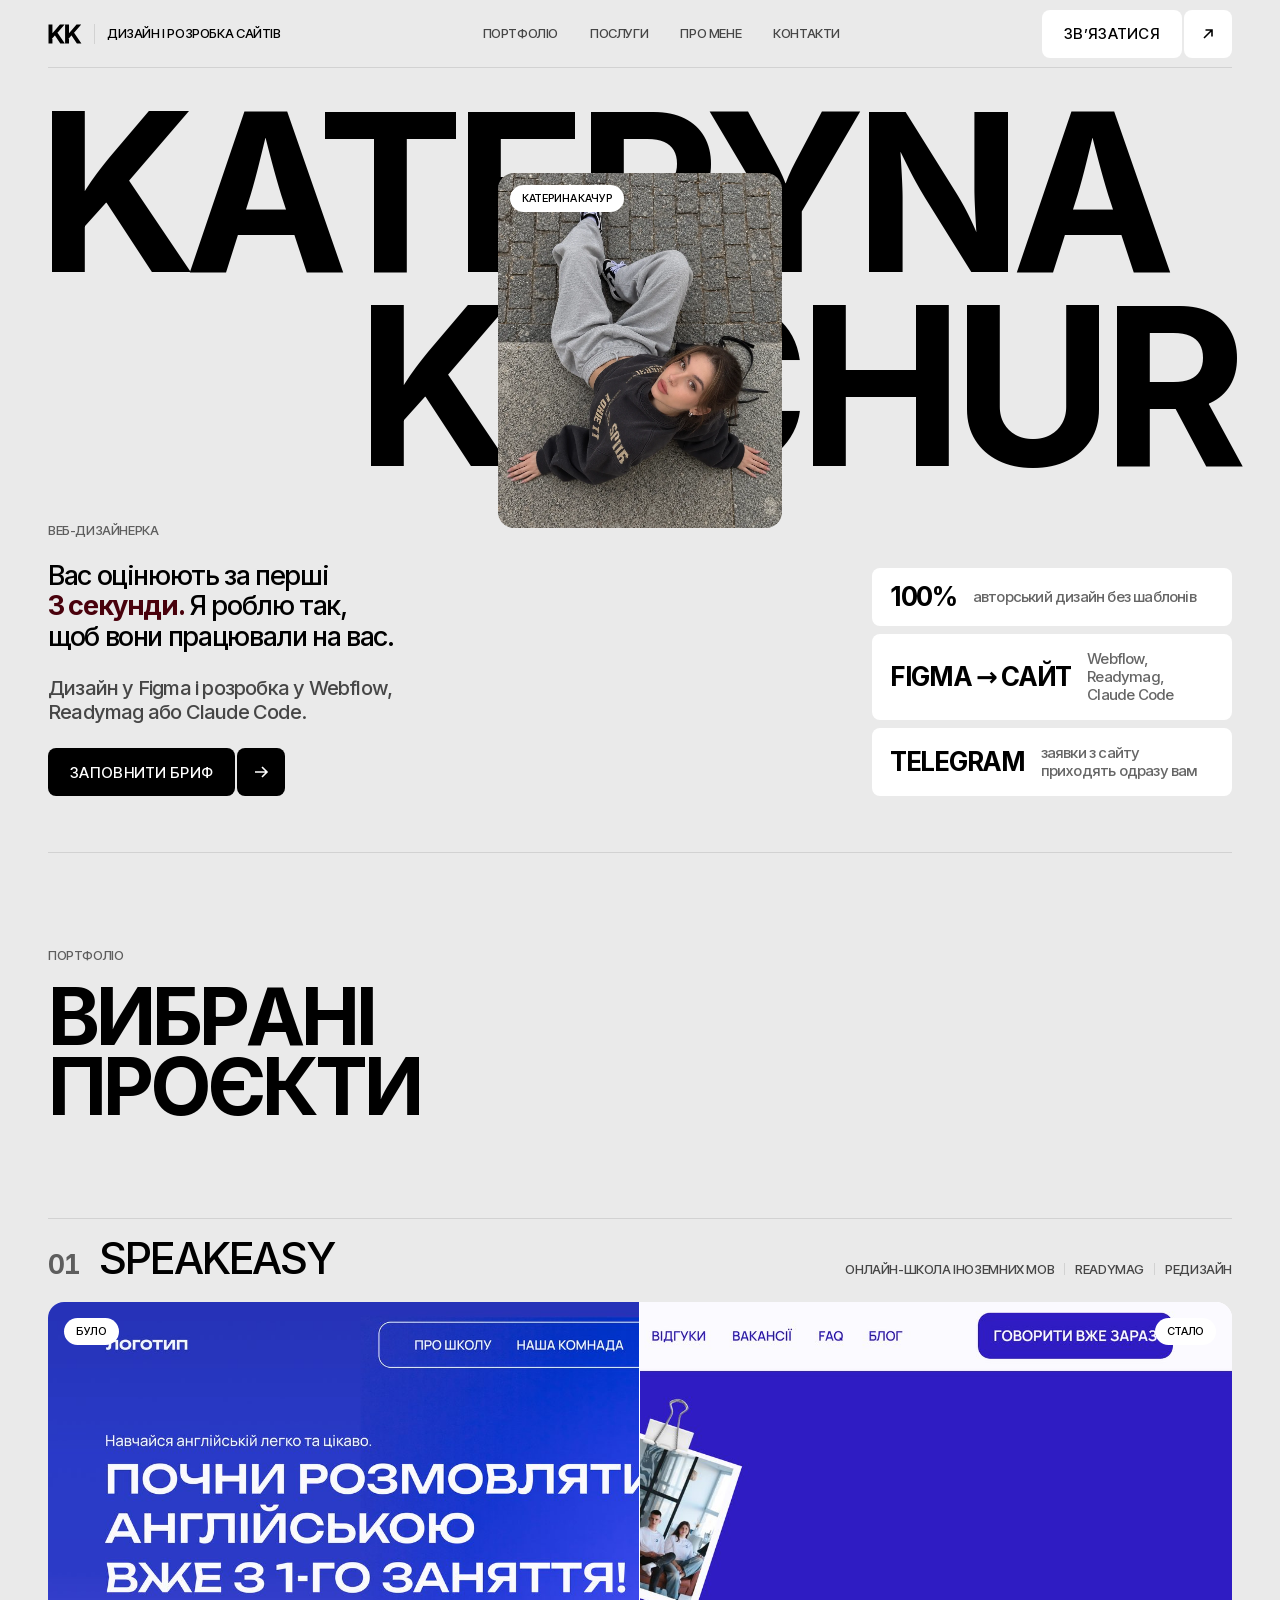
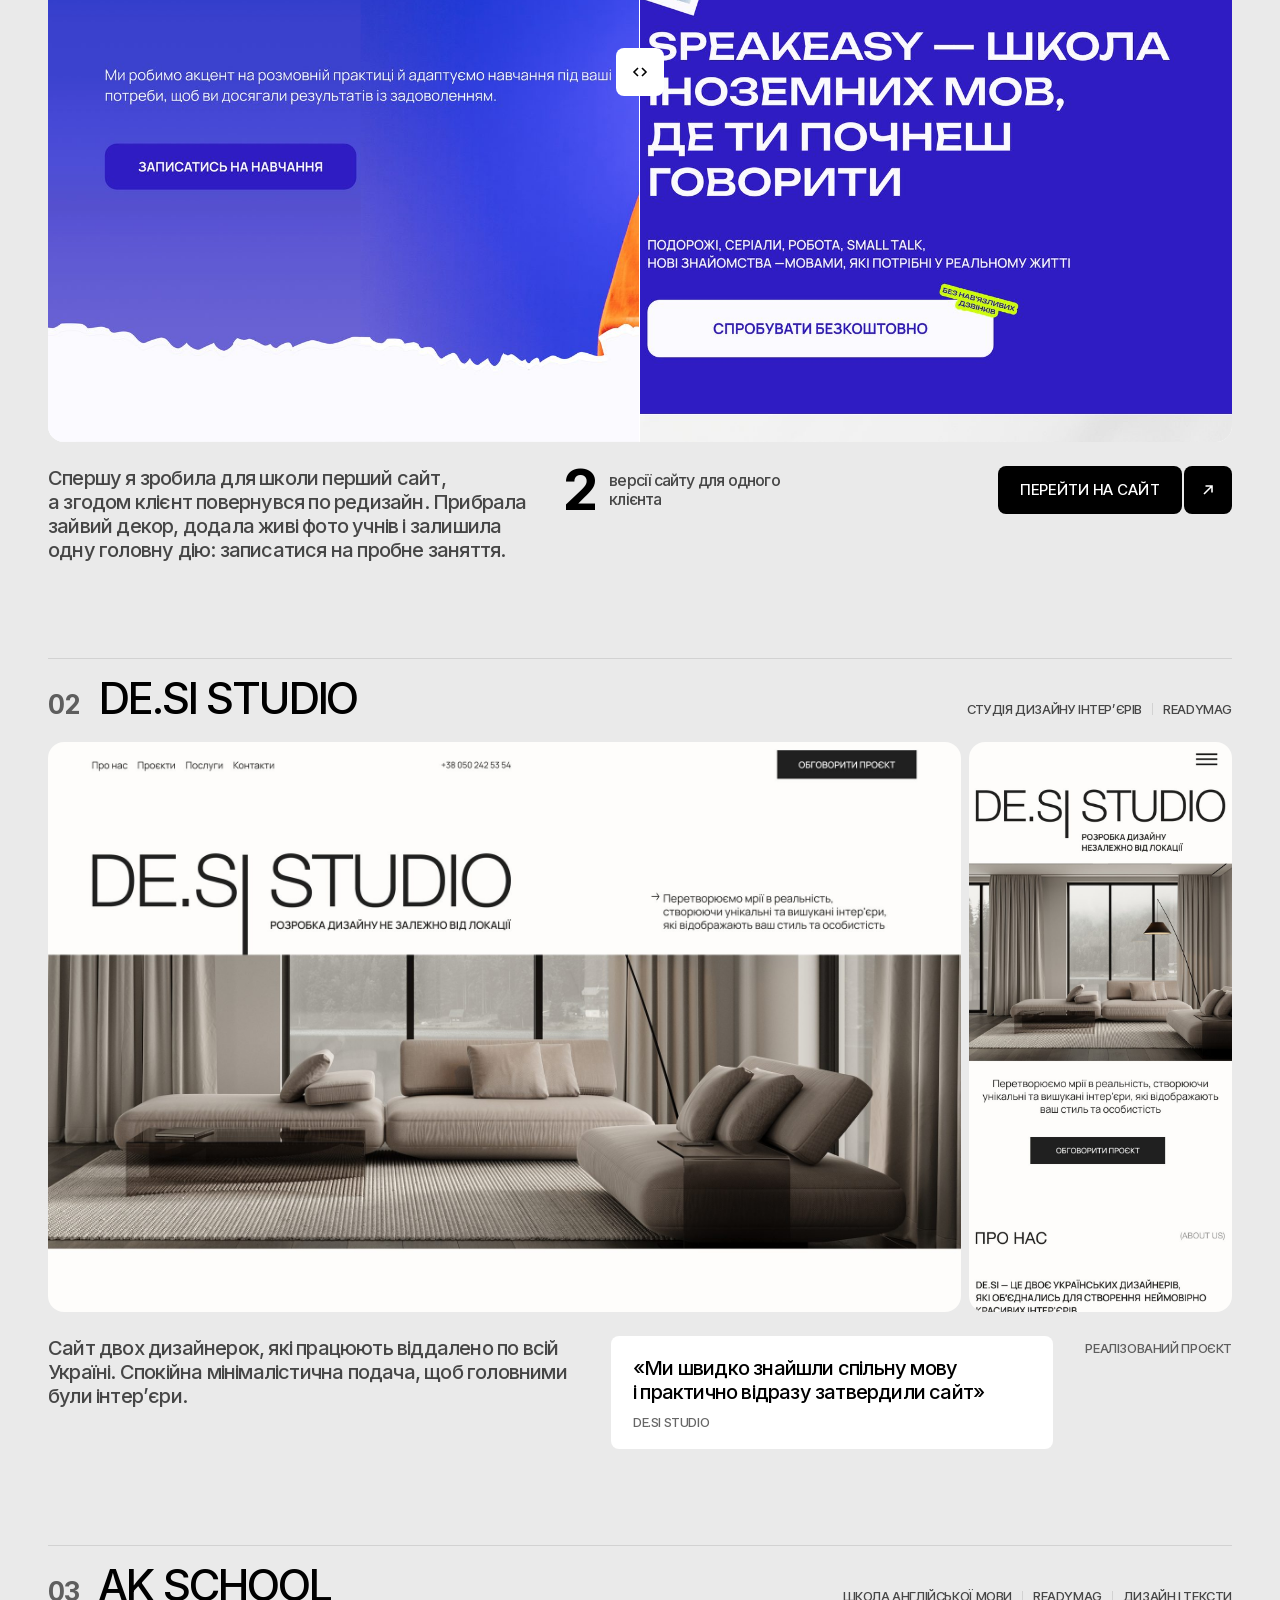
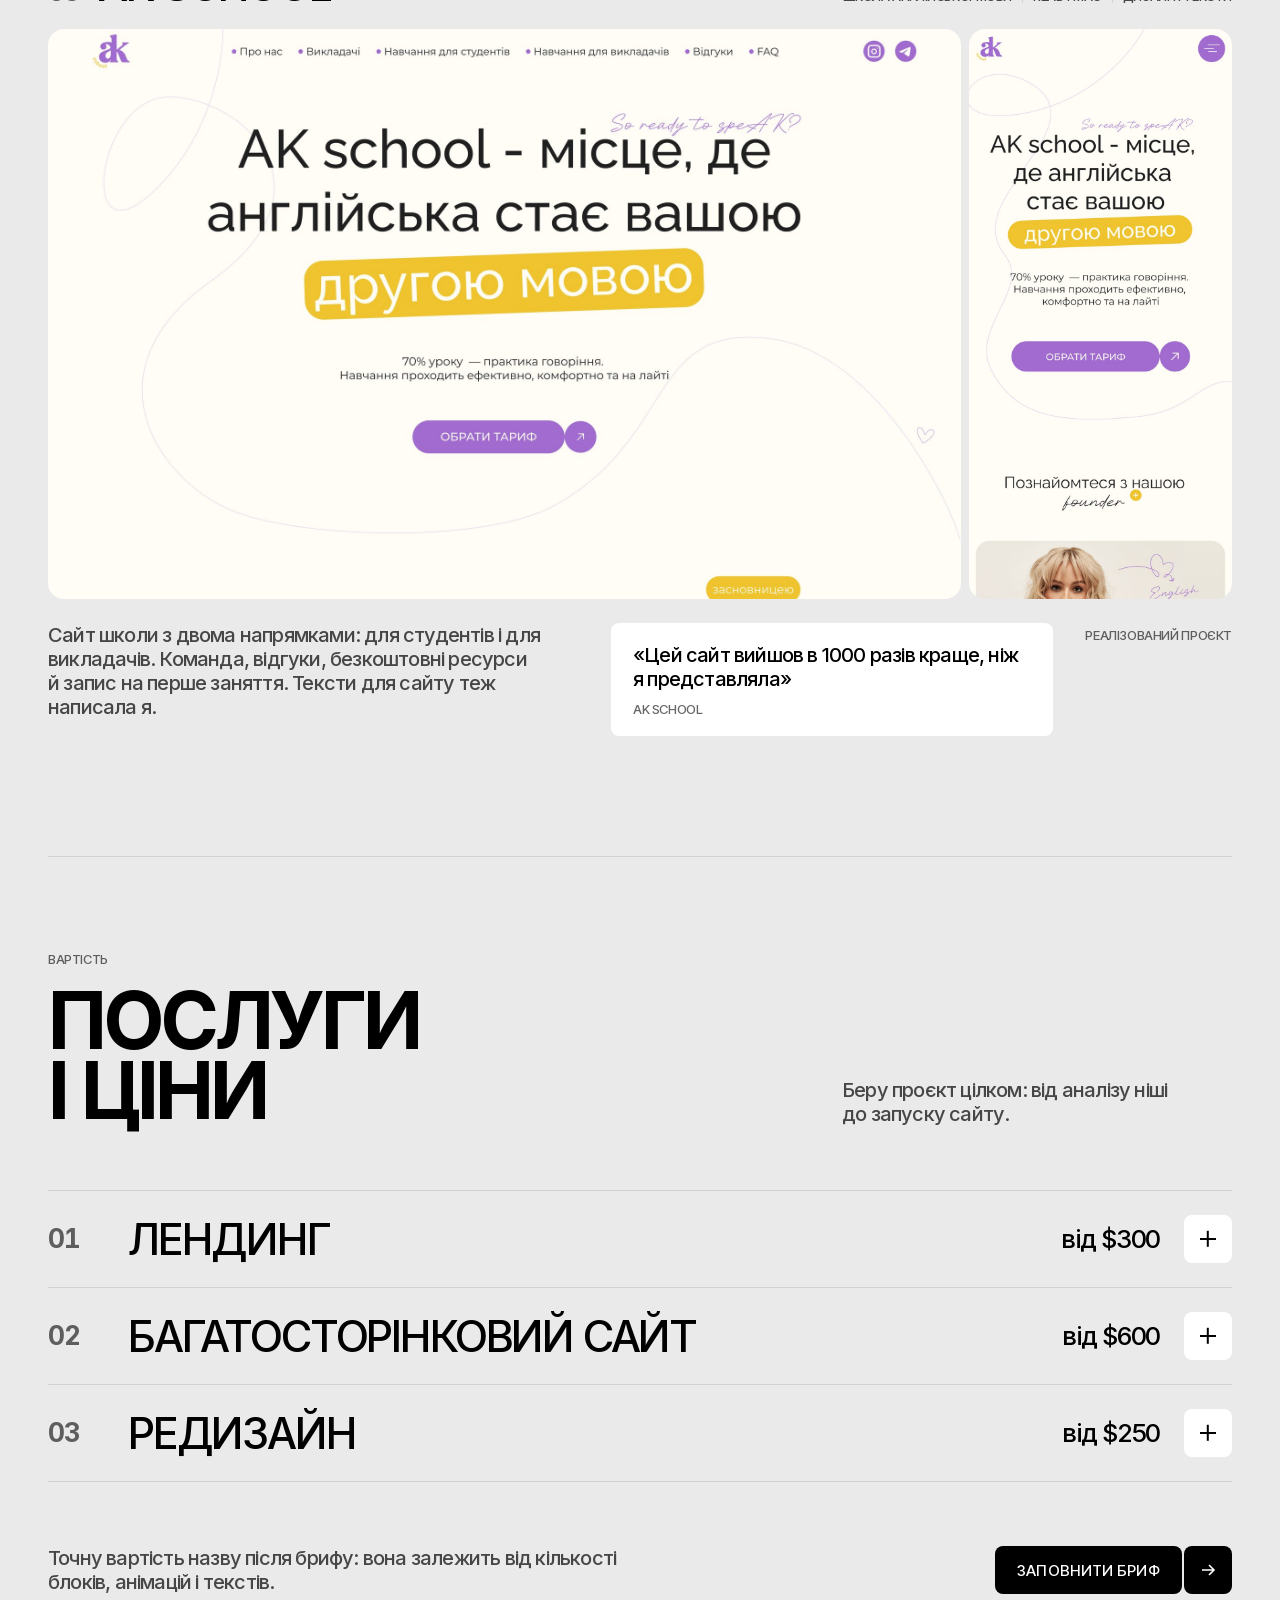
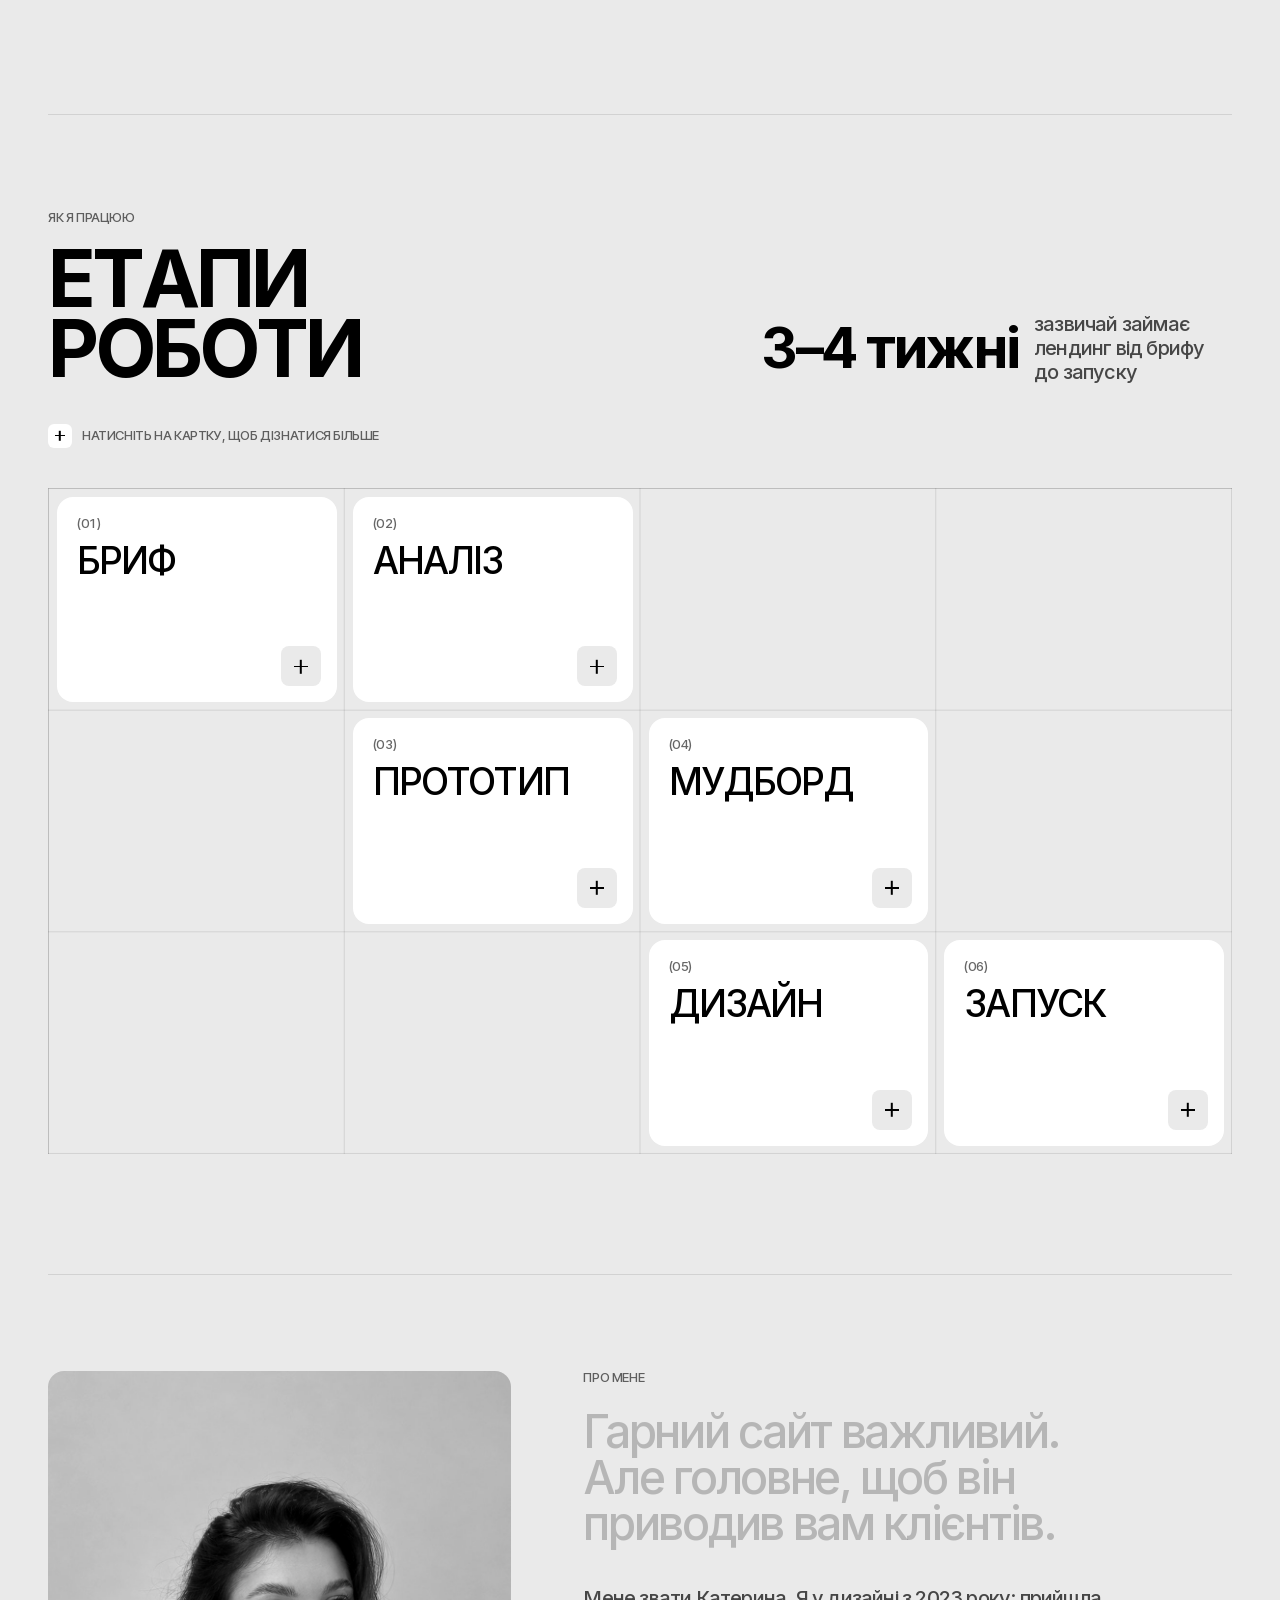
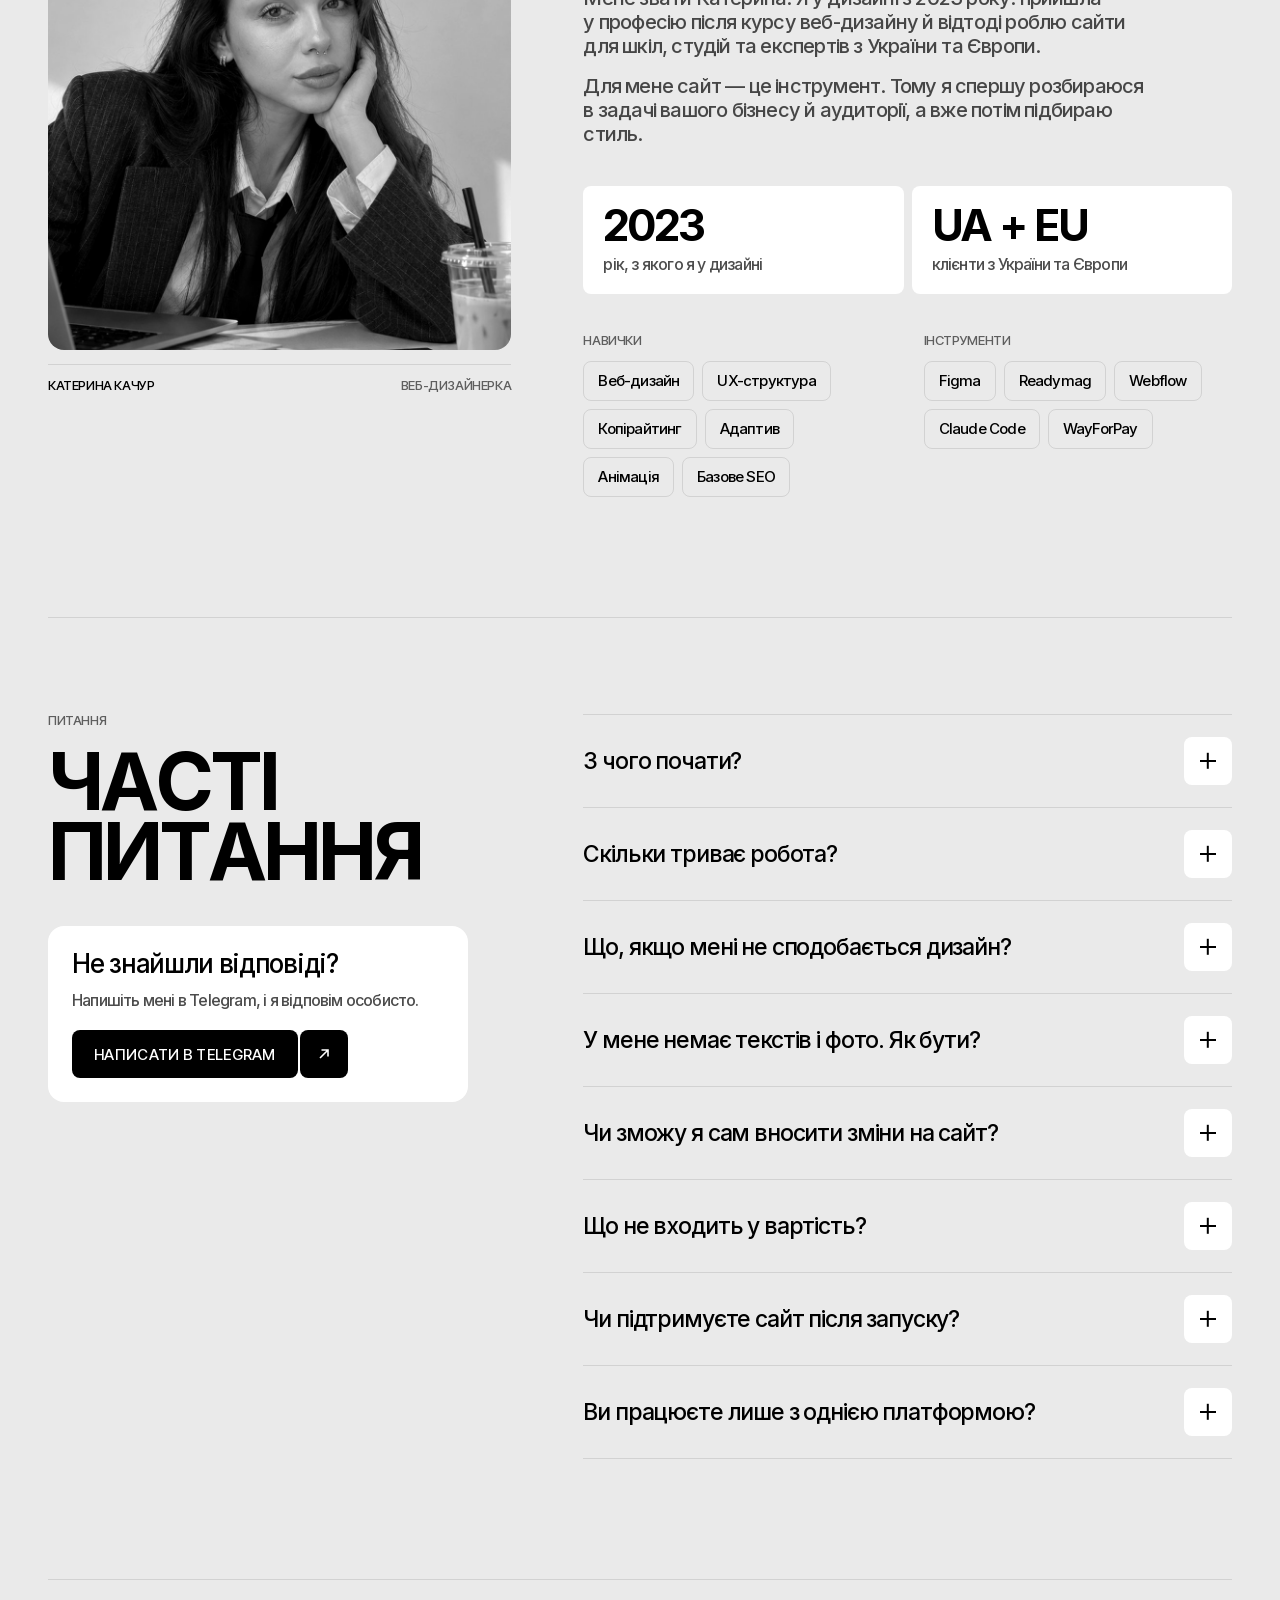
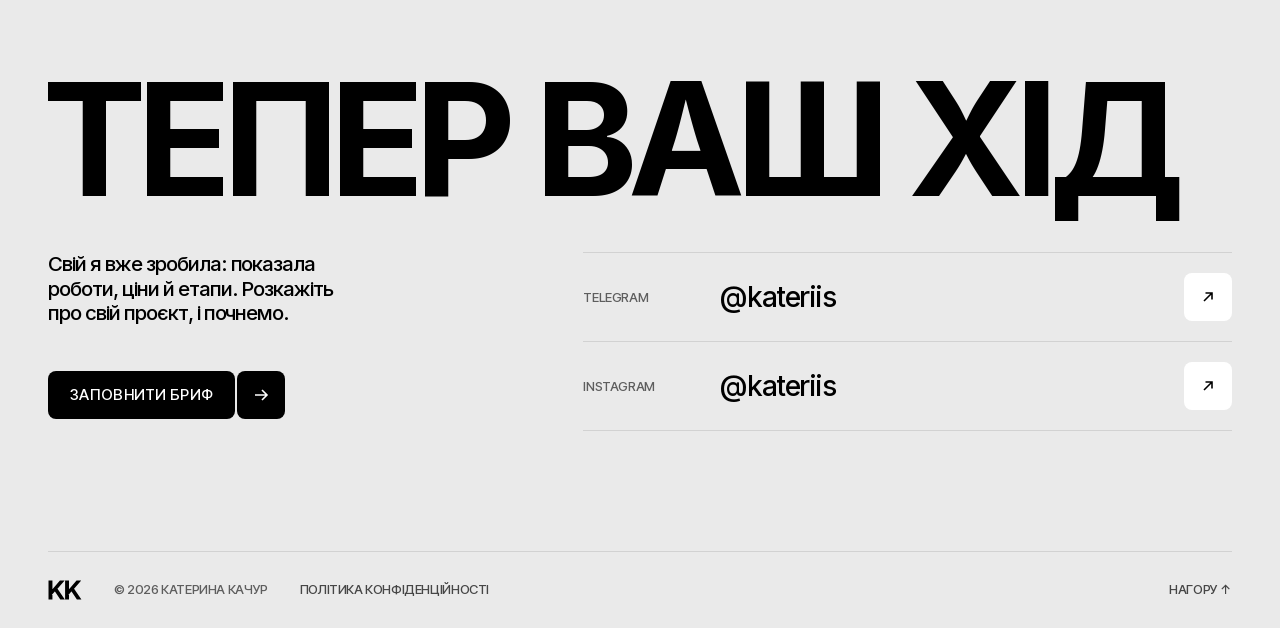
==== commit 94180cfa: "Окрема політика конфіденційності для портфоліо, локальні шрифти Co-Authored-By: Claude Opus 5.5 <nor" ====
--- a/index.html
+++ b/index.html
@@ -18,13 +18,83 @@
 <meta name="twitter:card" content="summary_large_image">
 <meta name="theme-color" content="#eaeaea">
 <style>
+@font-face {
+  font-family: 'Inter';
+  font-style: normal;
+  font-weight: 400 700;
+  font-display: swap;
+  src: url('assets/fonts/Inter-cyrillic-ext.woff2') format('woff2');
+  unicode-range: U+0460-052F, U+1C80-1C8A, U+20B4, U+2DE0-2DFF, U+A640-A69F, U+FE2E-FE2F;
+}
+/* Inter, cyrillic */
+@font-face {
+  font-family: 'Inter';
+  font-style: normal;
+  font-weight: 400 700;
+  font-display: swap;
+  src: url('assets/fonts/Inter-cyrillic.woff2') format('woff2');
+  unicode-range: U+0301, U+0400-045F, U+0490-0491, U+04B0-04B1, U+2116;
+}
+/* Inter, latin-ext */
+@font-face {
+  font-family: 'Inter';
+  font-style: normal;
+  font-weight: 400 700;
+  font-display: swap;
+  src: url('assets/fonts/Inter-latin-ext.woff2') format('woff2');
+  unicode-range: U+0100-02BA, U+02BD-02C5, U+02C7-02CC, U+02CE-02D7, U+02DD-02FF, U+0304, U+0308, U+0329, U+1D00-1DBF, U+1E00-1E9F, U+1EF2-1EFF, U+2020, U+20A0-20AB, U+20AD-20C4, U+2113, U+2C60-2C7F, U+A720-A7FF;
+}
+/* Inter, latin */
+@font-face {
+  font-family: 'Inter';
+  font-style: normal;
+  font-weight: 400 700;
+  font-display: swap;
+  src: url('assets/fonts/Inter-latin.woff2') format('woff2');
+  unicode-range: U+0000-00FF, U+0131, U+0152-0153, U+02BB-02BC, U+02C6, U+02DA, U+02DC, U+0304, U+0308, U+0329, U+2000-206F, U+20AC, U+2122, U+2191, U+2193, U+2212, U+2215, U+FEFF, U+FFFD;
+}
+/* Inter Tight, cyrillic-ext */
+@font-face {
+  font-family: 'Inter Tight';
+  font-style: normal;
+  font-weight: 400 500;
+  font-display: swap;
+  src: url('assets/fonts/InterTight-cyrillic-ext.woff2') format('woff2');
+  unicode-range: U+0460-052F, U+1C80-1C8A, U+20B4, U+2DE0-2DFF, U+A640-A69F, U+FE2E-FE2F;
+}
+/* Inter Tight, cyrillic */
+@font-face {
+  font-family: 'Inter Tight';
+  font-style: normal;
+  font-weight: 400 500;
+  font-display: swap;
+  src: url('assets/fonts/InterTight-cyrillic.woff2') format('woff2');
+  unicode-range: U+0301, U+0400-045F, U+0490-0491, U+04B0-04B1, U+2116;
+}
+/* Inter Tight, latin-ext */
+@font-face {
+  font-family: 'Inter Tight';
+  font-style: normal;
+  font-weight: 400 500;
+  font-display: swap;
+  src: url('assets/fonts/InterTight-latin-ext.woff2') format('woff2');
+  unicode-range: U+0100-02BA, U+02BD-02C5, U+02C7-02CC, U+02CE-02D7, U+02DD-02FF, U+0304, U+0308, U+0329, U+1D00-1DBF, U+1E00-1E9F, U+1EF2-1EFF, U+2020, U+20A0-20AB, U+20AD-20C4, U+2113, U+2C60-2C7F, U+A720-A7FF;
+}
+/* Inter Tight, latin */
+@font-face {
+  font-family: 'Inter Tight';
+  font-style: normal;
+  font-weight: 400 500;
+  font-display: swap;
+  src: url('assets/fonts/InterTight-latin.woff2') format('woff2');
+  unicode-range: U+0000-00FF, U+0131, U+0152-0153, U+02BB-02BC, U+02C6, U+02DA, U+02DC, U+0304, U+0308, U+0329, U+2000-206F, U+20AC, U+2122, U+2191, U+2193, U+2212, U+2215, U+FEFF, U+FFFD;
+}
+
+
   html { -webkit-text-size-adjust: 100%; }
   img { max-width: 100%; }
   [hidden] { display: none !important; }
 </style>
-<link rel="preconnect" href="https://fonts.googleapis.com">
-<link rel="preconnect" href="https://fonts.gstatic.com" crossorigin>
-<link rel="stylesheet" href="https://fonts.googleapis.com/css2?family=Inter:wght@400;500;600;700&family=Inter+Tight:wght@500&display=swap">
 <style>
 /* Layout: name across the full width in two lines, the colour photo as a card
    in front of the letters, copy on the left and facts on the right below it.
@@ -974,7 +1044,7 @@
       <svg viewBox="71 454 2663 1570" aria-hidden="true"><use href="#kk-mark"></use></svg>
     </a>
     <span class="eyebrow footer-copy">© 2026 Катерина Качур</span>
-    <a class="eyebrow footer-link" href="https://kateriis.github.io/brief/privacy.html" target="_blank" rel="noopener">Політика конфіденційності</a>
+    <a class="eyebrow footer-link" href="https://kateriis.github.io/privacy.html" target="_blank" rel="noopener">Політика конфіденційності</a>
     <a class="eyebrow footer-link footer-top" href="#top">Нагору ↑</a>
   </footer>
 </div>
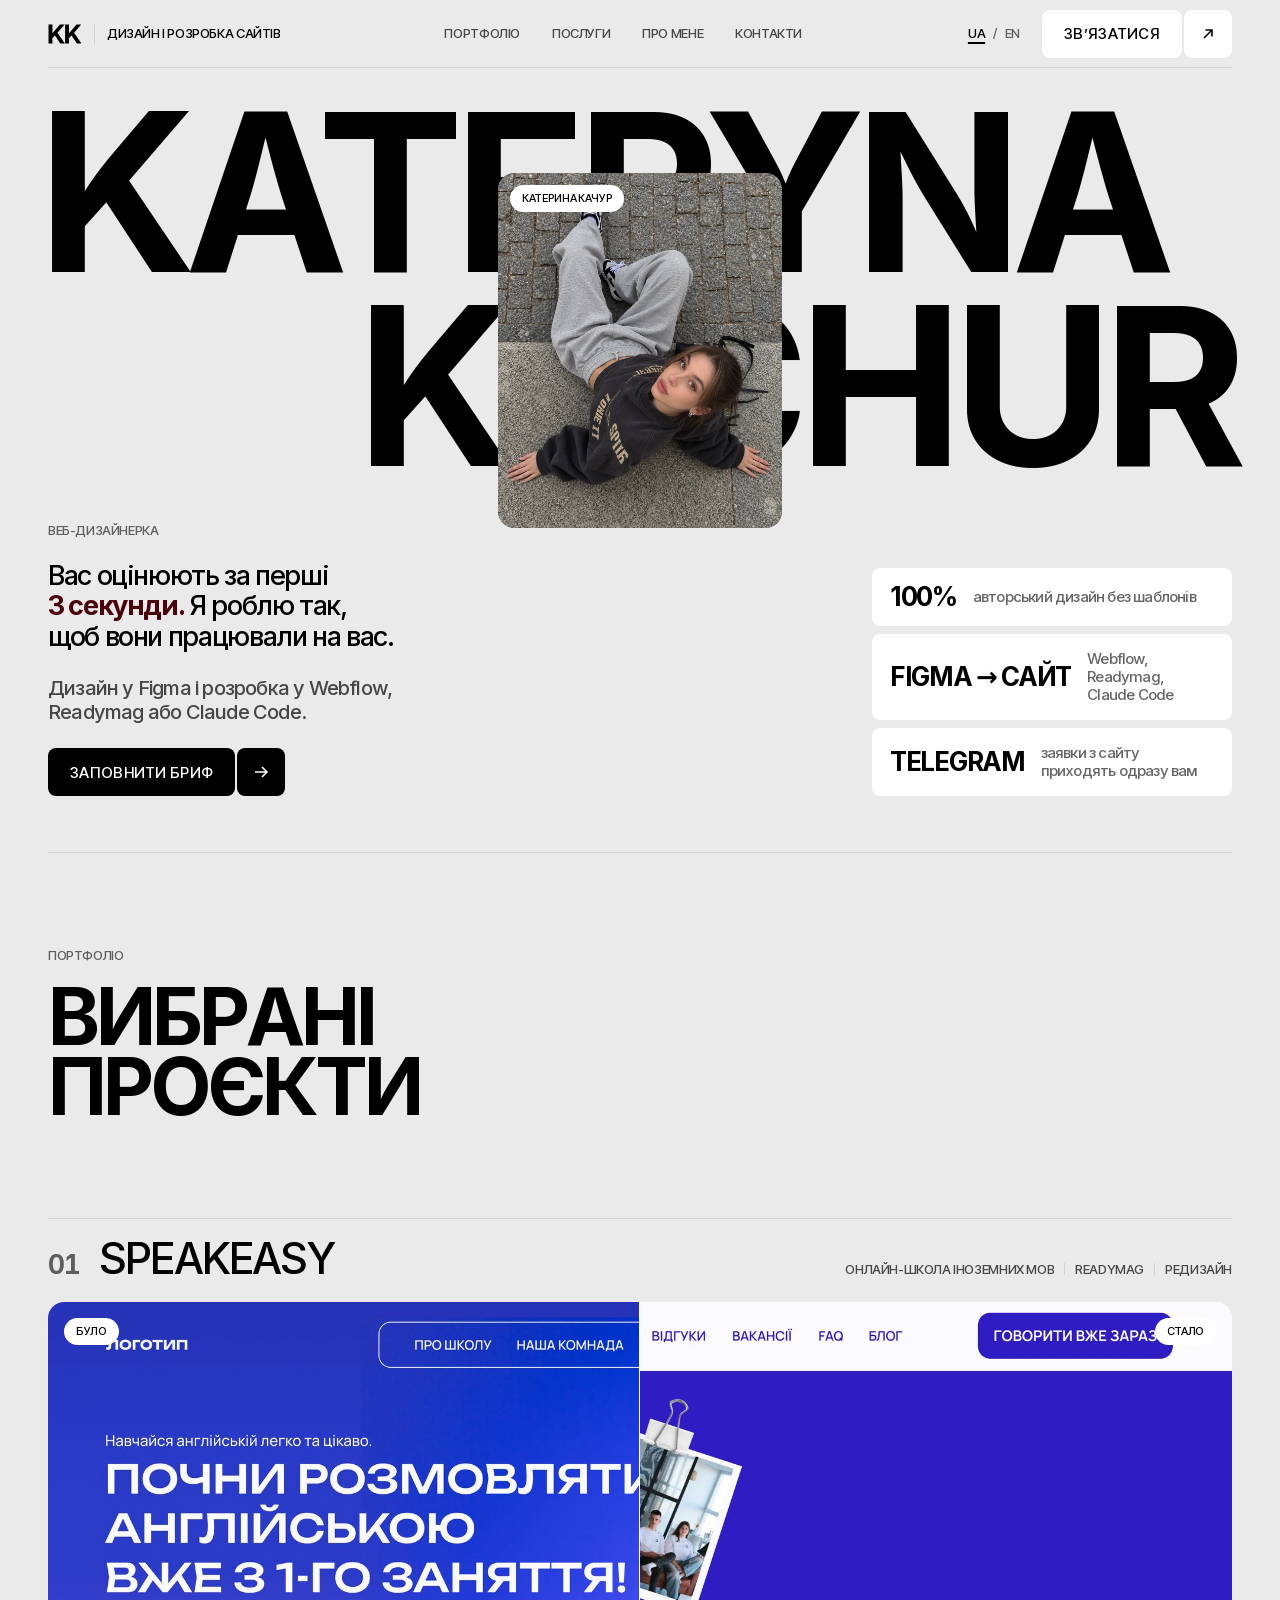
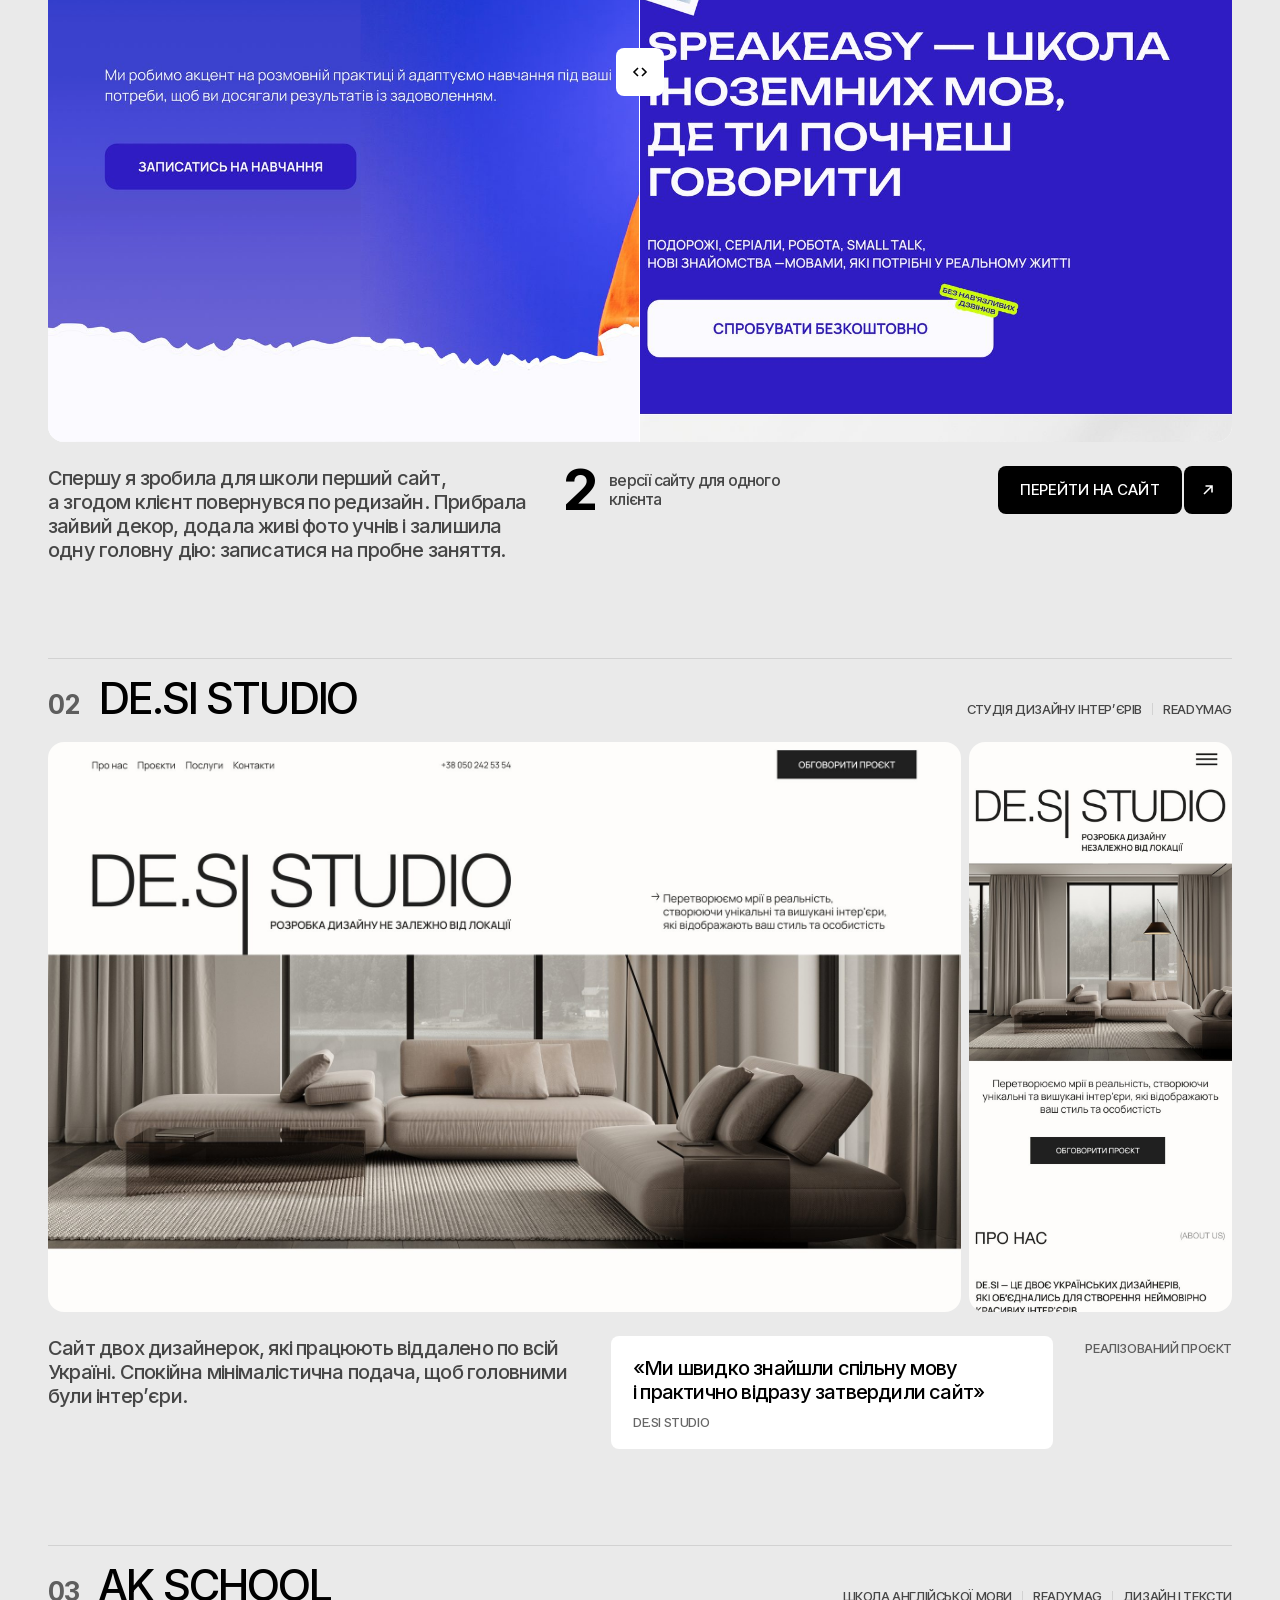
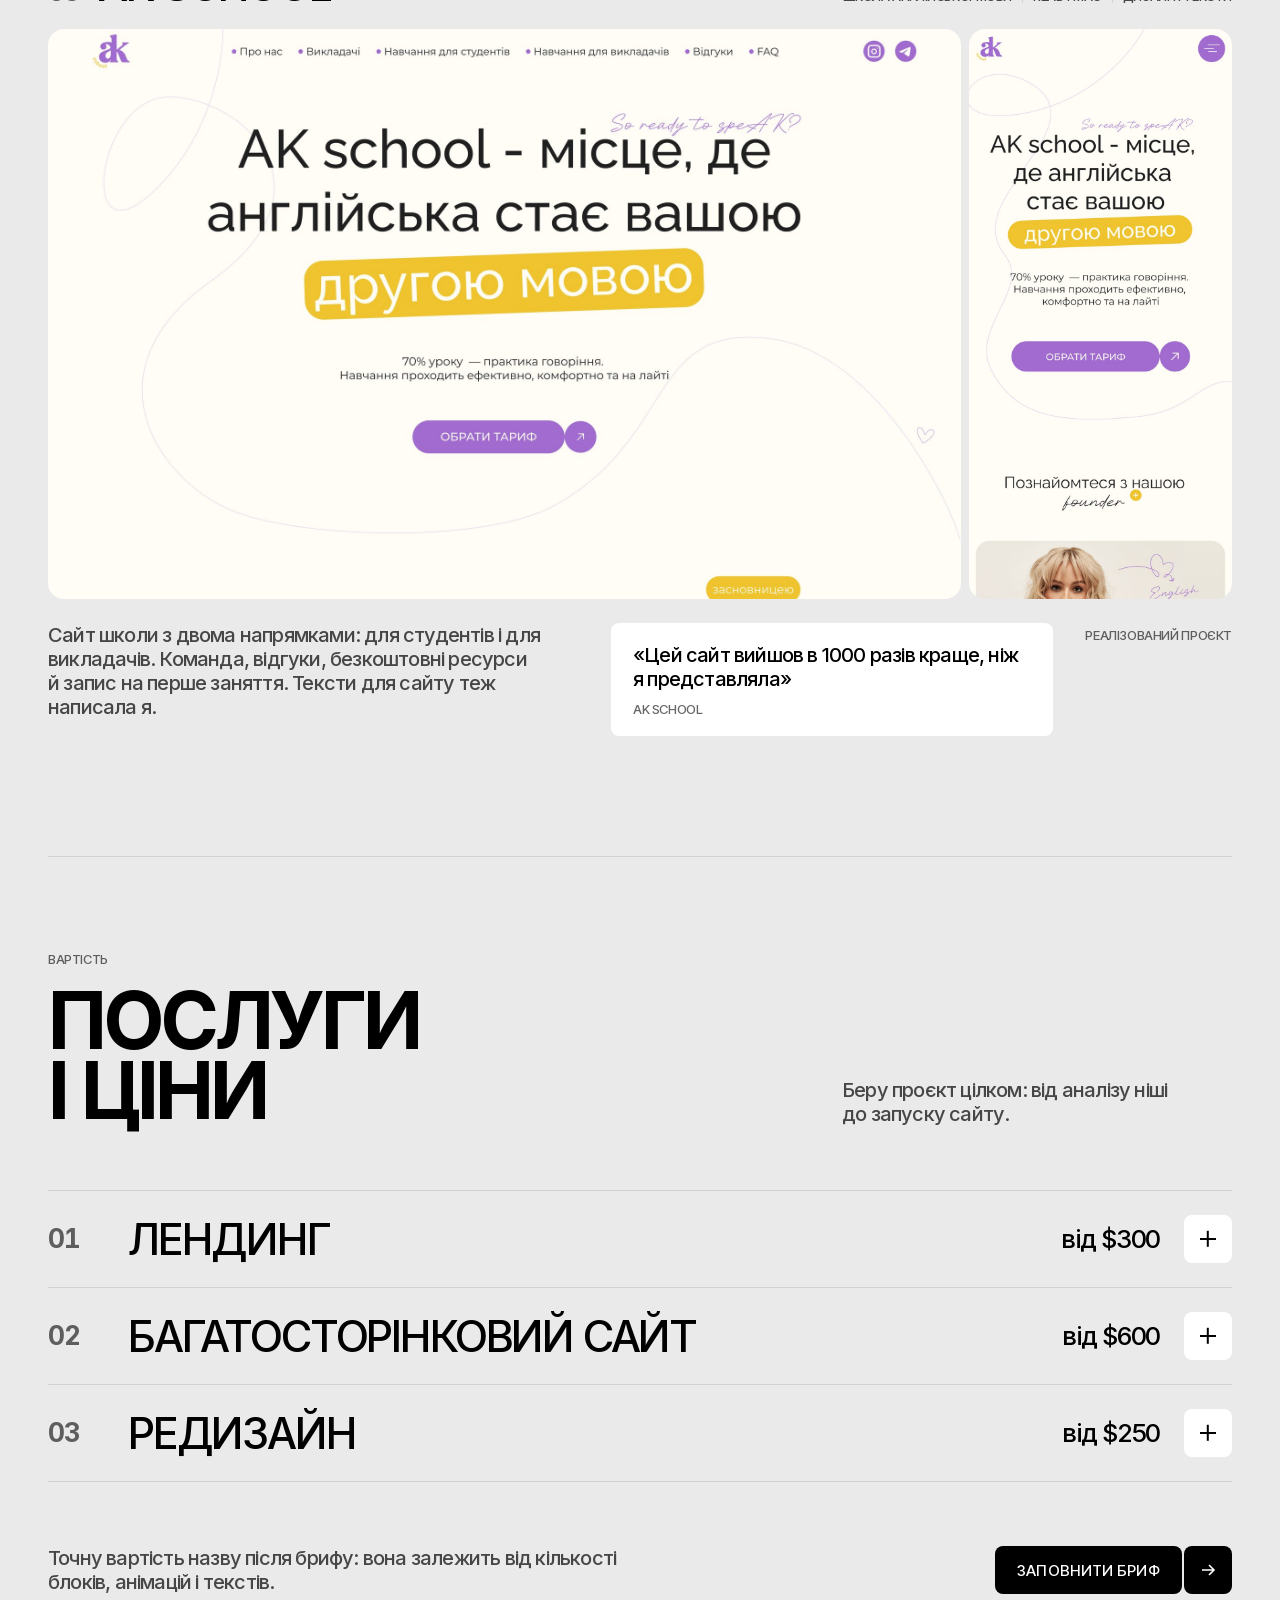
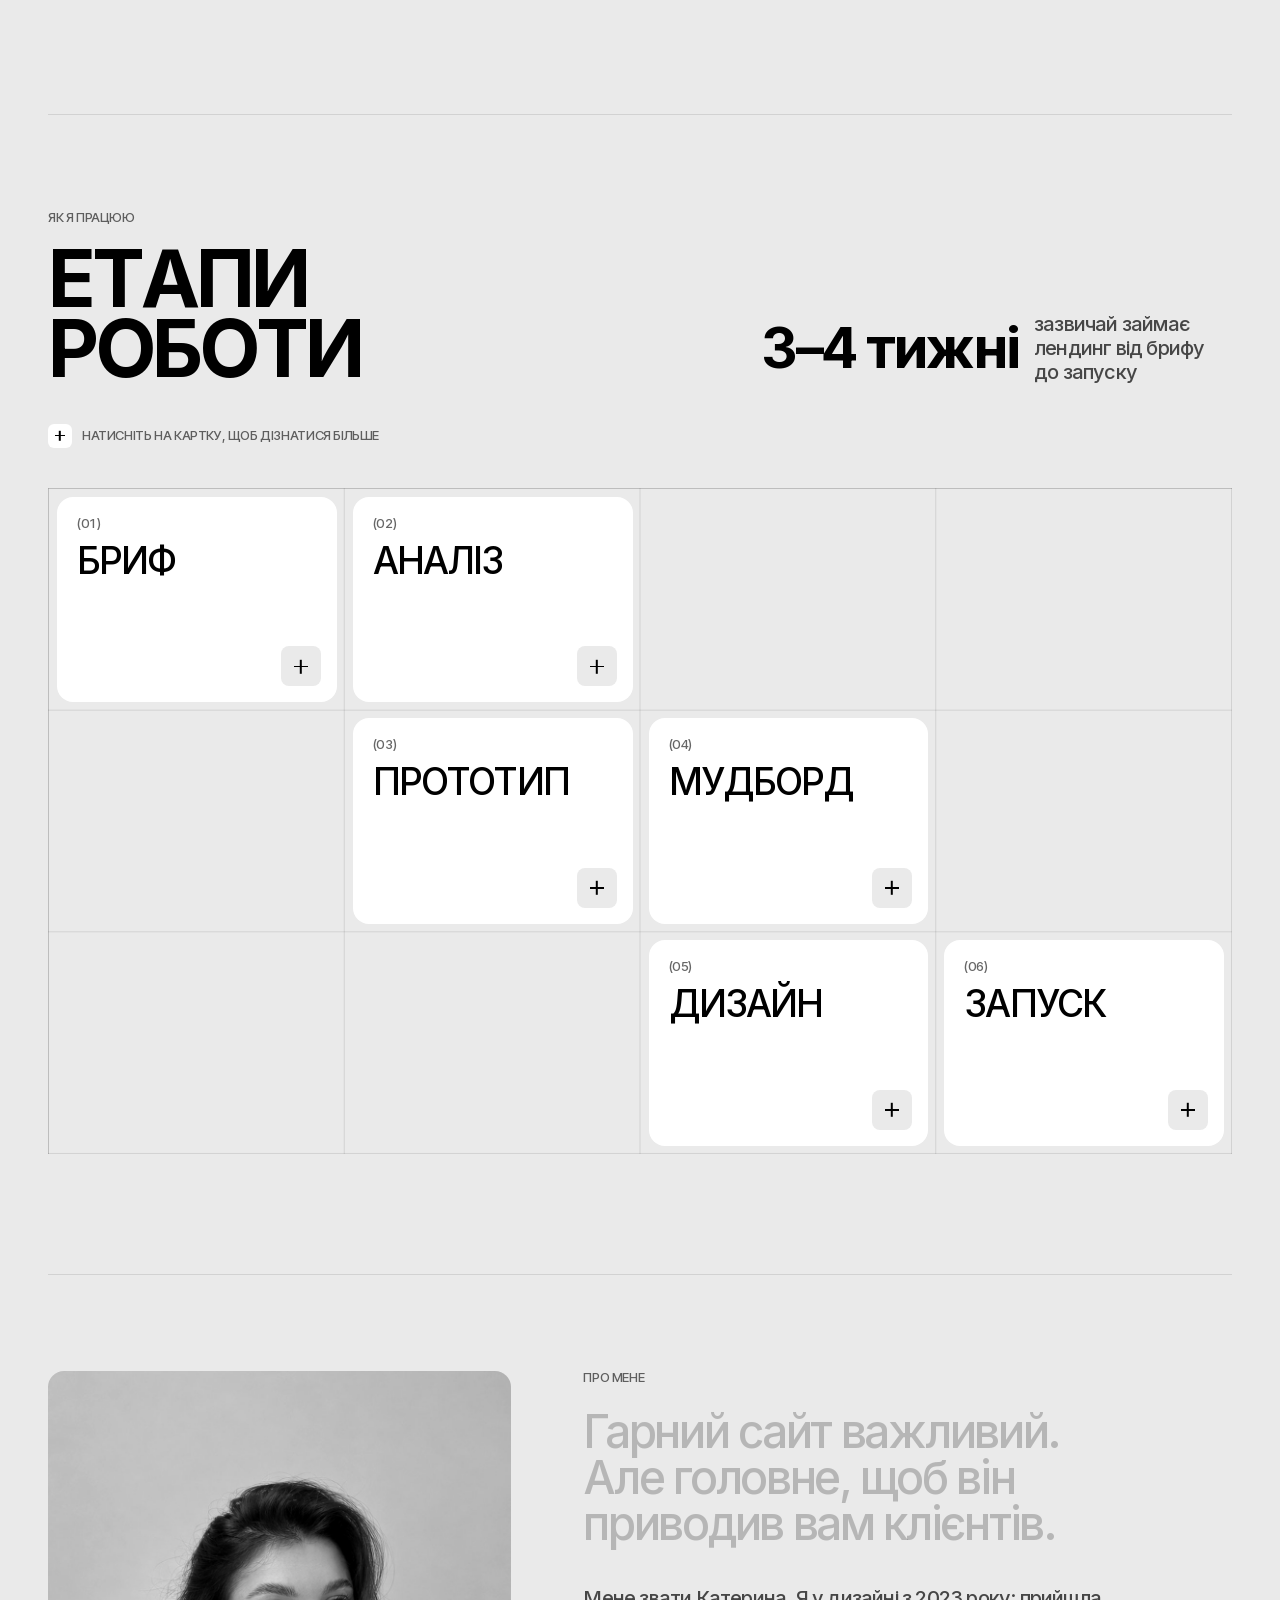
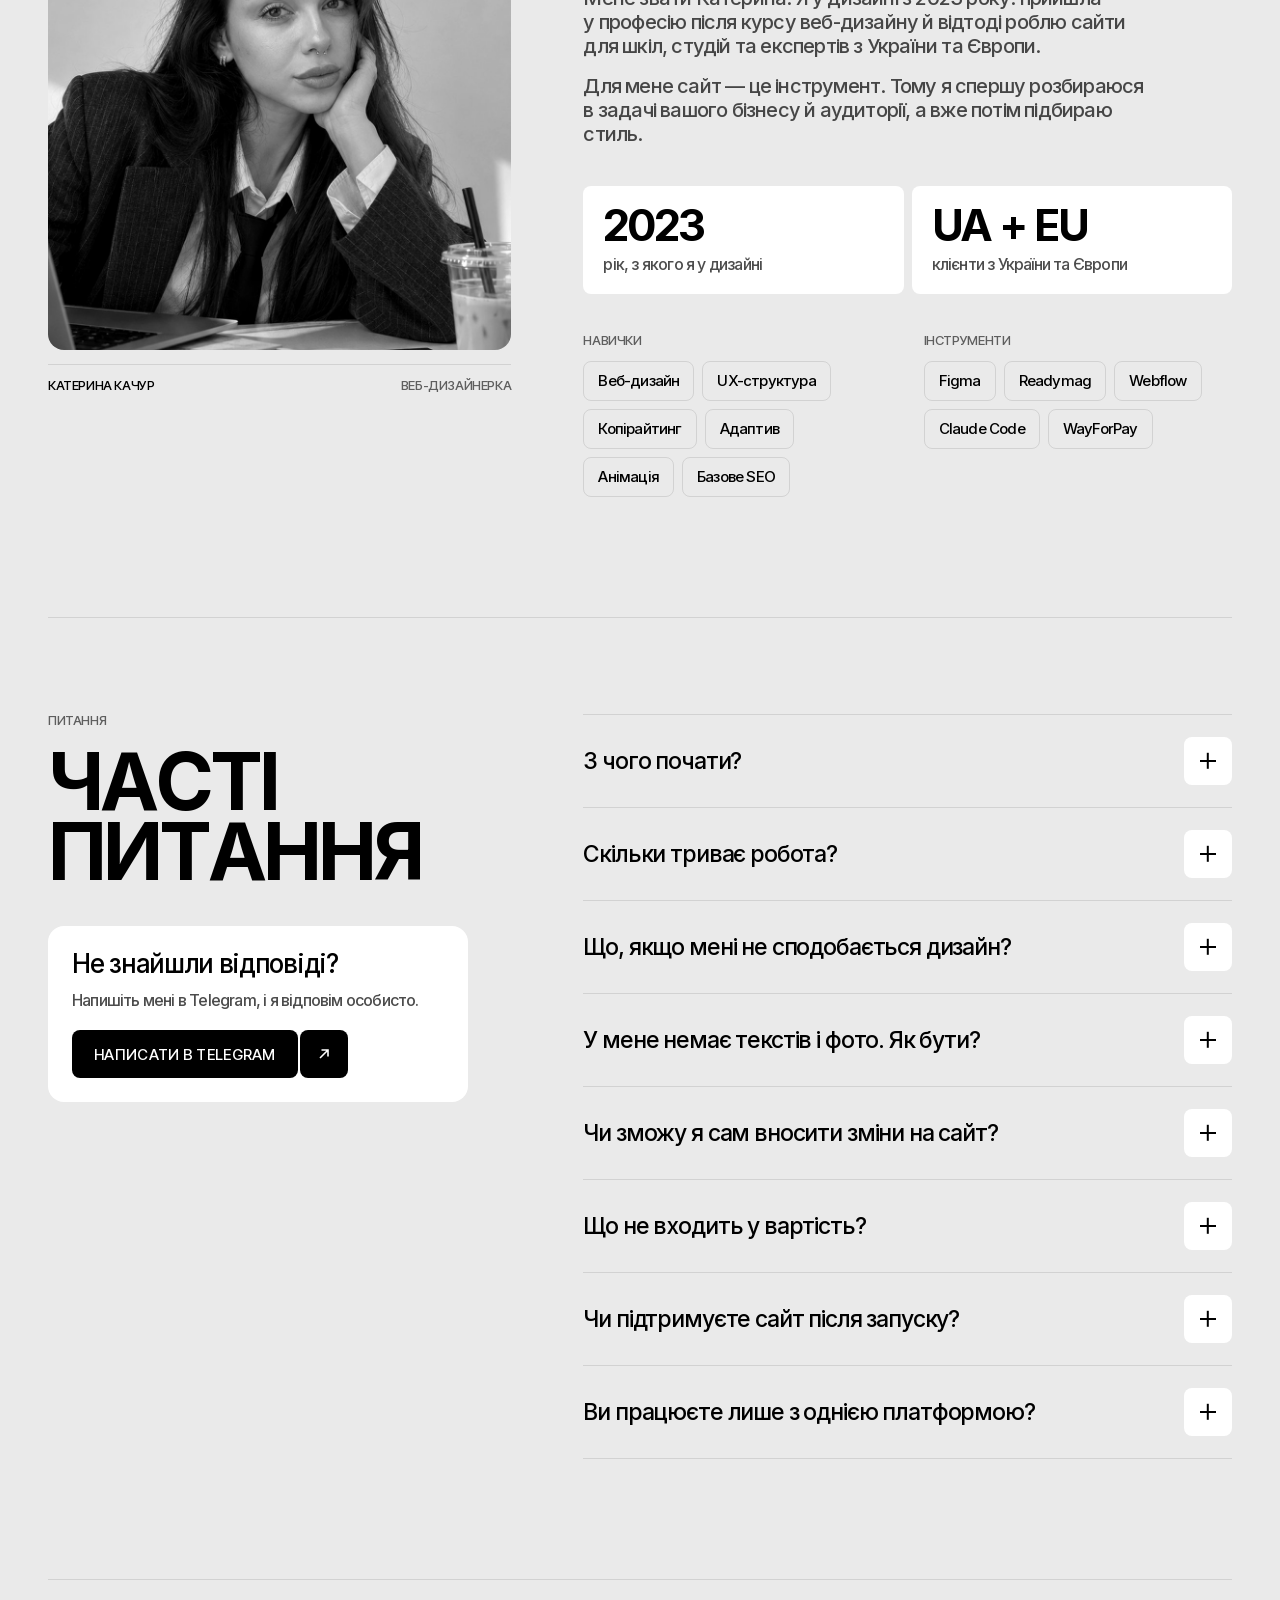
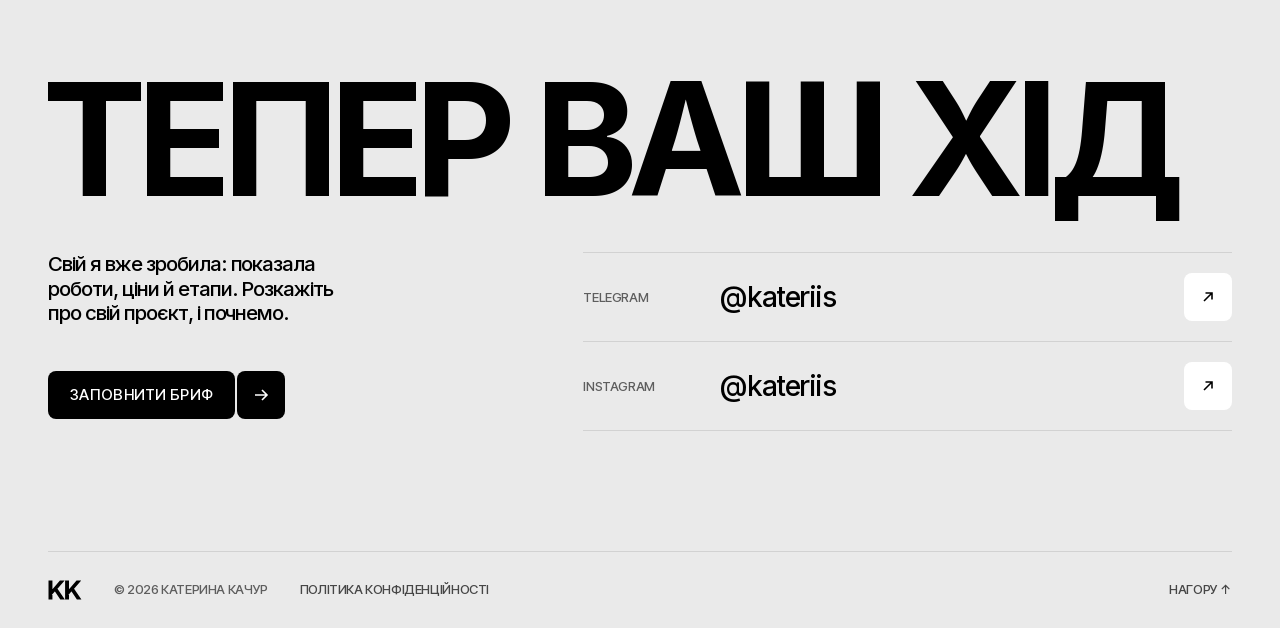
==== commit 13753d80: "Перемикач мови UA / EN Co-Authored-By: Claude Opus 5.5 <noreply@anthropic.com>" ====
--- a/index.html
+++ b/index.html
@@ -3,10 +3,18 @@
 <head>
 <meta charset="utf-8">
 <meta name="viewport" content="width=device-width, initial-scale=1, viewport-fit=cover">
-<title>Катерина Качур — веб-дизайнерка</title>
+<title>Катерина Качур — веб-дизайнерка | Сайти у Webflow та Readymag</title>
 <meta name="description" content="Катерина Качур — веб-дизайнерка. Дизайн у Figma і розробка сайтів у Webflow, Readymag або Claude Code: лендинги, багатосторінкові сайти й редизайн.">
 <link rel="canonical" href="https://kateriis.github.io/">
+<meta name="robots" content="index, follow, max-image-preview:large">
+<meta name="author" content="Катерина Качур">
+<meta name="google-site-verification" content="DJpsWG4WLLGE90naX0x0U7k6vGuW00d5bHTsuKtYj-M">
 <link rel="icon" href="favicon.svg" type="image/svg+xml">
+<link rel="apple-touch-icon" href="apple-touch-icon.png">
+<link rel="sitemap" type="application/xml" href="sitemap.xml">
+<link rel="preload" as="image" href="assets/photo-intro.webp" fetchpriority="high">
+<link rel="preload" as="font" type="font/woff2" href="assets/fonts/Inter-cyrillic.woff2" crossorigin>
+<meta property="og:site_name" content="Катерина Качур">
 <meta property="og:type" content="website">
 <meta property="og:locale" content="uk_UA">
 <meta property="og:title" content="Катерина Качур — веб-дизайнерка">
@@ -17,6 +25,7 @@
 <meta property="og:image:height" content="630">
 <meta name="twitter:card" content="summary_large_image">
 <meta name="theme-color" content="#eaeaea">
+<script type="application/ld+json">{"@context": "https://schema.org", "@graph": [{"@type": "WebSite", "@id": "https://kateriis.github.io/#website", "url": "https://kateriis.github.io/", "name": "Катерина Качур", "inLanguage": "uk"}, {"@type": "Person", "@id": "https://kateriis.github.io/#person", "name": "Катерина Качур", "alternateName": "Kateryna Kachur", "jobTitle": "Веб-дизайнерка", "url": "https://kateriis.github.io/", "image": "https://kateriis.github.io/assets/about.jpg", "sameAs": ["https://instagram.com/kateriis", "https://t.me/kateriis"], "knowsAbout": ["Веб-дизайн", "UX-структура", "Копірайтинг", "Figma", "Webflow", "Readymag", "Claude Code"]}, {"@type": "ProfessionalService", "@id": "https://kateriis.github.io/#service", "name": "Катерина Качур — дизайн і розробка сайтів", "url": "https://kateriis.github.io/", "image": "https://kateriis.github.io/og.jpg", "founder": {"@id": "https://kateriis.github.io/#person"}, "priceRange": "$250–$600+", "areaServed": ["Україна", "Європа"], "makesOffer": [{"@type": "Offer", "name": "Лендинг", "priceSpecification": {"@type": "PriceSpecification", "minPrice": 300, "priceCurrency": "USD"}}, {"@type": "Offer", "name": "Багатосторінковий сайт", "priceSpecification": {"@type": "PriceSpecification", "minPrice": 600, "priceCurrency": "USD"}}, {"@type": "Offer", "name": "Редизайн сайту", "priceSpecification": {"@type": "PriceSpecification", "minPrice": 250, "priceCurrency": "USD"}}]}]}</script>
 <style>
 @font-face {
   font-family: 'Inter';
@@ -203,11 +212,20 @@
 .topbar {
   position: sticky; top: env(safe-area-inset-top, 0px); z-index: 31;
   background: var(--bg);
-  box-shadow: 0 0 0 100vmax var(--bg); clip-path: inset(0 -100vmax);
-}
+}
+/* Full-bleed backdrop behind the sticky header (no giant shadows: Safari can paint them over the page). */
+.topbar::before { content: ""; position: absolute; top: 0; bottom: 0; left: calc(50% - 50vw); right: calc(50% - 50vw); background: var(--bg); z-index: -1; pointer-events: none; }
 html { scroll-padding-top: 1.75rem; }
 @media (max-width: 899px) { html { scroll-padding-top: 3.625rem; } }
 @media (prefers-reduced-motion: no-preference) { html { scroll-behavior: smooth; } }
+
+/* ---------- language switch ---------- */
+.topbar-end { display: flex; align-items: center; gap: 20px; }
+.lang { display: flex; align-items: center; gap: 6px; font: 500 13px/1 var(--tight); letter-spacing: -.03em; color: var(--ink-50); }
+.lang button { padding: 8px 2px; border: 0; background: none; font: inherit; letter-spacing: inherit; color: inherit; cursor: pointer; transition: color .3s var(--ease); }
+.lang button:hover { color: var(--ink); }
+.lang button[aria-pressed="true"] { color: var(--ink); text-decoration: underline; text-underline-offset: 4px; text-decoration-thickness: 1.5px; }
+.lang button:focus-visible { outline: 2px solid var(--ink); outline-offset: 2px; border-radius: 4px; }
 
 /* ---------- button: label + arrow square, 2px apart ---------- */
 .btn { display: inline-flex; gap: 2px; height: var(--button-h); }
@@ -514,6 +532,7 @@
   font: 700 13.2cqw/.82 var(--display); letter-spacing: -.06em; text-transform: uppercase;
   margin-left: -.04em;
 }
+html[lang="en"] .contact-title { font-size: 12cqw; }
 .contact-body { display: grid; grid-template-columns: minmax(0, 5fr) minmax(0, 7fr); gap: 32px 72px; align-items: start; }
 .contact-text { margin: 0; font: 500 clamp(1.25rem, 1.6vw, 1.5rem)/1.2 var(--sans); letter-spacing: -.05em; max-width: 22ch; }
 .contact-actions { grid-column: 1; }
@@ -645,11 +664,18 @@
       <a href="#about">Про мене</a>
       <a href="#contact">Контакти</a>
     </nav>
+    <div class="topbar-end">
+    <div class="lang" role="group" aria-label="Мова / Language">
+      <button type="button" data-lang="uk" aria-pressed="true">UA</button>
+      <span aria-hidden="true">/</span>
+      <button type="button" data-lang="en" aria-pressed="false">EN</button>
+    </div>
     <a class="btn btn--ghost topbar-cta" href="#contact">
       <span class="label">Зв’язатися</span>
       <span class="arrow arrow--diag" aria-hidden="true"><svg viewBox="0 0 18 18" fill="none" stroke="currentColor" stroke-width="1.6"><path d="M5 13 13 5M6.5 5H13v6.5"/></svg></span>
     </a>
     <button class="burger" type="button" aria-label="Відкрити меню" aria-expanded="false" aria-controls="mobileMenu"><i></i><i></i></button>
+    </div>
   </header>
 
   <div class="menu" id="mobileMenu" hidden>
@@ -670,9 +696,11 @@
     </div>
   </div>
 
-  <main class="hero" id="top">
+  <main id="main">
+  <section class="hero" id="top">
     <div class="stage">
-      <h1 class="name" aria-label="Kateryna Kachur">
+      <h1 class="name" aria-label="Катерина Качур (Kateryna Kachur) — веб-дизайнерка">
+        <span class="sr">Катерина Качур — веб-дизайнерка, дизайн і розробка сайтів</span>
         <span class="l1 in">Kateryna</span>
         <span class="l2 in d1">Kachur</span>
       </h1>
@@ -702,7 +730,7 @@
         </ul>
       </div>
     </div>
-  </main>
+  </section>
 
   <section class="work" id="work" aria-labelledby="workTitle">
     <header class="work-head">
@@ -1039,6 +1067,8 @@
     </div>
   </section>
 
+  </main>
+
   <footer class="footer">
     <a class="brand" href="#top" aria-label="Катерина Качур, на початок">
       <svg viewBox="71 454 2663 1570" aria-hidden="true"><use href="#kk-mark"></use></svg>
@@ -1078,7 +1108,7 @@
   const set = open => {
     menu.hidden = !open;
     btn.setAttribute('aria-expanded', String(open));
-    btn.setAttribute('aria-label', open ? 'Закрити меню' : 'Відкрити меню');
+    btn.setAttribute('aria-label', (document.documentElement.lang === 'en') ? (open ? 'Close menu' : 'Open menu') : (open ? 'Закрити меню' : 'Відкрити меню'));
     document.body.classList.toggle('menu-open', open);
   };
   btn.addEventListener('click', () => set(menu.hidden));
@@ -1094,6 +1124,56 @@
     document.querySelectorAll('.faq-item[open]').forEach(other => { if (other !== item) other.open = false; });
   });
 });
+</script>
+
+<script>
+// Language switch (UA / EN) without reloading: swaps text nodes, alt and aria-label by dictionary.
+(() => {
+  const EN = {"Катерина Качур, на початок": "Kateryna Kachur, back to top", "Дизайн і розробка сайтів": "Website design & development", "Розділи": "Sections", "Портфоліо": "Portfolio", "Послуги": "Services", "Про мене": "About", "Контакти": "Contact", "Зв’язатися": "Get in touch", "Меню": "Menu", "Етапи": "Process", "Питання": "FAQ", "Заповнити бриф": "Fill in the brief", "Катерина Качур (Kateryna Kachur) — веб-дизайнерка": "Kateryna Kachur — web designer", "Катерина Качур — веб-дизайнерка, дизайн і розробка сайтів": "Kateryna Kachur — web designer, website design and development", "Катерина Качур лежить на бруківці й дивиться в камеру": "Kateryna Kachur lying on cobblestones and looking at the camera", "Катерина Качур": "Kateryna Kachur", "Веб-дизайнерка": "Web designer", "Вас оцінюють за перші": "People judge you in the first", "3 секунди.": "3 seconds.", "Я роблю так, щоб вони працювали на вас.": "I make them work for you.", "Дизайн у Figma і розробка у Webflow, Readymag або Claude Code.": "Design in Figma, development in Webflow, Readymag or Claude Code.", "авторський дизайн без шаблонів": "original design, no templates", "Figma → сайт": "Figma → website", "заявки з сайту приходять одразу вам": "enquiries from the site come straight to you", "Вибрані проєкти": "Selected work", "Онлайн-школа іноземних мов": "Online language school", "Редизайн": "Redesign", "Новий перший екран сайту Speakeasy": "The new first screen of the Speakeasy website", "Перша версія сайту Speakeasy": "The first version of the Speakeasy website", "Було": "Before", "Стало": "After", "Порівняти першу версію і редизайн": "Compare the first version and the redesign", "Спершу я зробила для школи перший сайт, а згодом клієнт повернувся по редизайн. Прибрала зайвий декор, додала живі фото учнів і залишила одну головну дію: записатися на пробне заняття.": "I built the school’s first website, and later the client came back for a redesign. I removed the extra decoration, added real photos of the students and kept one main action: booking a trial lesson.", "версії сайту для одного клієнта": "versions of the website for one client", "Перейти на сайт": "Visit website", "Студія дизайну інтер’єрів": "Interior design studio", "Перший екран сайту DE.SI Studio на комп’ютері": "The first screen of the DE.SI Studio website on desktop", "Перший екран сайту DE.SI Studio на телефоні": "The first screen of the DE.SI Studio website on mobile", "Сайт двох дизайнерок, які працюють віддалено по всій Україні. Спокійна мінімалістична подача, щоб головними були інтер’єри.": "A website for two designers who work remotely across Ukraine. A calm, minimal presentation that lets the interiors take centre stage.", "«Ми швидко знайшли спільну мову і практично відразу затвердили сайт»": "“We quickly found common ground and approved the website almost straight away”", "Реалізований проєкт": "Completed project", "Школа англійської мови": "English language school", "Дизайн і тексти": "Design & copy", "Перший екран сайту AK School на комп’ютері": "The first screen of the AK School website on desktop", "Перший екран сайту AK School на телефоні": "The first screen of the AK School website on mobile", "Сайт школи з двома напрямками: для студентів і для викладачів. Команда, відгуки, безкоштовні ресурси й запис на перше заняття. Тексти для сайту теж написала я.": "A website for a school with two tracks: for students and for teachers. The team, reviews, free resources and sign-up for a first lesson. I wrote the website copy too.", "«Цей сайт вийшов в 1000 разів краще, ніж я представляла»": "“This website turned out a thousand times better than I imagined”", "Вартість": "Pricing", "Послуги і ціни": "Services & prices", "Беру проєкт цілком: від аналізу ніші до запуску сайту.": "I take on the whole project, from niche research to launch.", "Лендинг": "Landing page", "від $300": "from $300", "від $600": "from $600", "від $250": "from $250", "Одна сторінка під одну задачу: продати курс, послугу чи запуск.": "One page for one goal: selling a course, a service or a launch.", "Аналіз ніші, аудиторії й конкурентів": "Research into your niche, audience and competitors", "Структура і прототип, тексти за домовленістю": "Structure and wireframe, copywriting if agreed", "Мудборд, палітра й шрифти": "Moodboard, colour palette and fonts", "Дизайн у Figma для комп’ютера, планшета й телефона": "Design in Figma for desktop, tablet and mobile", "Розробка у Webflow, Readymag або Claude Code": "Development in Webflow, Readymag or Claude Code", "Домен, оплата через WayForPay, базове SEO й заявки в Telegram": "Domain, WayForPay payments, basic SEO and enquiries to Telegram", "Інструкція, як оновлювати сайт": "A guide to updating your website", "Багатосторінковий сайт": "Multi-page website", "Сайт компанії, школи чи студії: послуги, команда, відгуки й окремі сторінки під кожен напрямок.": "A website for a company, school or studio: services, team, reviews and a separate page for each line of work.", "Дизайн усіх сторінок і поп-апів для комп’ютера, планшета й телефона": "Design of every page and pop-up for desktop, tablet and mobile", "Оновлення сайту, який уже є: сучасний вигляд, зрозуміла структура й одна головна дія. Як у кейсі Speakeasy.": "A refresh of the website you already have: a modern look, a clear structure and one main action. Like the Speakeasy case.", "Розбір нинішнього сайту: що заважає заявкам": "An audit of your current site: what holds back enquiries", "Аналіз конкурентів": "Competitor research", "Новий дизайн ключових сторінок": "New design for the key pages", "Оновлення текстів за домовленістю": "Copy updates if agreed", "Точну вартість назву після брифу: вона залежить від кількості блоків, анімацій і текстів.": "I’ll give you the exact price after the brief: it depends on the number of sections, animations and copy.", "Як я працюю": "How I work", "Етапи роботи": "Process", "3–4 тижні": "3–4 weeks", "зазвичай займає лендинг від брифу до запуску": "is how long a landing page usually takes, from brief to launch", "Натисніть на картку, щоб дізнатися більше": "Tap a card to learn more", "Бриф": "Brief", "Заповнюєте бриф або созвонюємося: цілі, обсяг роботи, стиль, терміни й бюджет. Після цього надсилаю комерційну пропозицію.": "You fill in the brief or we have a call: goals, scope, style, timeline and budget. Then I send you a proposal.", "Аналіз": "Research", "Вивчаю нішу, вашу аудиторію й конкурентів, щоб зрозуміти, на чому зробити акцент і чим вирізнитися.": "I study your niche, audience and competitors to see what to emphasise and how to stand out.", "Прототип": "Wireframe", "Складаю структуру сайту, за домовленістю пишу тексти й збираю вайрфрейм: що й де стоїть на кожній сторінці.": "I plan the site structure, write the copy if agreed and build a wireframe: what goes where on every page.", "Мудборд": "Moodboard", "Підбираю референси, палітру й шрифтову пару, щоб ми погодили настрій сайту ще до дизайну.": "I gather references, a colour palette and a font pairing so we agree on the mood before the design starts.", "Дизайн": "Design", "Показую 3 варіанти першого екрана. Після вибору малюю всю сторінку для комп’ютера, планшета й телефона.": "I show you 3 options for the first screen. Once you pick one, I design the whole page for desktop, tablet and mobile.", "Запуск": "Launch", "Збираю сайт у Webflow, Readymag або Claude Code, додаю анімацію, домен, оплату через WayForPay і базове SEO. Тестую й передаю з інструкцією.": "I build the site in Webflow, Readymag or Claude Code and add animation, the domain, WayForPay payments and basic SEO. I test everything and hand it over with a guide.", "Катерина Качур за робочим столом": "Kateryna Kachur at her desk", "Гарний сайт важливий. Але головне, щоб він приводив вам клієнтів.": "A good-looking website matters. But what matters most is that it brings you clients.", "Мене звати Катерина. Я у дизайні з 2023 року: прийшла у професію після курсу веб-дизайну й відтоді роблю сайти для шкіл, студій та експертів з України та Європи.": "I’m Kateryna. I’ve been in design since 2023: I came into the field after a web design course and have been building websites for schools, studios and experts from Ukraine and Europe ever since.", "Для мене сайт — це інструмент. Тому я спершу розбираюся в задачі вашого бізнесу й аудиторії, а вже потім підбираю стиль.": "To me, a website is a tool. So I start by understanding your business and your audience, and only then choose the style.", "рік, з якого я у дизайні": "the year I started in design", "клієнти з України та Європи": "clients from Ukraine and Europe", "Навички": "Skills", "Веб-дизайн": "Web design", "UX-структура": "UX structure", "Копірайтинг": "Copywriting", "Адаптив": "Responsive design", "Анімація": "Animation", "Базове SEO": "Basic SEO", "Інструменти": "Tools", "Часті питання": "Questions", "Не знайшли відповіді?": "Didn’t find your answer?", "Напишіть мені в Telegram, і я відповім особисто.": "Message me on Telegram and I’ll reply personally.", "Написати в Telegram": "Message on Telegram", "З чого почати?": "Where do we start?", "Заповніть бриф: це займе близько 15 хвилин. Я прочитаю його за 1–2 робочих дні, напишу вам і запропоную короткий дзвінок. Після дзвінка надішлю пропозицію з етапами, термінами й вартістю.": "Fill in the brief: it takes about 15 minutes. I’ll read it within 1–2 working days, get back to you and suggest a short call. After the call I’ll send a proposal with the stages, timeline and price. The brief is in Ukrainian, so if that’s inconvenient, just message me on Telegram.", "Скільки триває робота?": "How long does it take?", "Лендинг зазвичай займає 3–4 тижні, багатосторінковий сайт довше: залежно від кількості сторінок. Точні терміни називаю в пропозиції й рахую в робочих днях. Якщо матеріали чи відповіді затримуються, терміни зсуваються на стільки ж.": "A landing page usually takes 3–4 weeks; a multi-page website takes longer, depending on the number of pages. I give exact dates in the proposal and count them in working days. If materials or feedback are delayed, the timeline shifts by the same amount.", "Що, якщо мені не сподобається дизайн?": "What if I don’t like the design?", "Ще до дизайну ми погоджуємо мудборд: референси, палітру й шрифти. Потім я показую 3 варіанти першого екрана, ви обираєте один, і лише після цього я малюю всю сторінку.": "Before the design starts, we agree on a moodboard: references, palette and fonts. Then I show you 3 options for the first screen, you choose one, and only then do I design the whole page.", "У мене немає текстів і фото. Як бути?": "I don’t have copy or photos. What now?", "Структуру сайту я продумую в будь-якому разі, а тексти можу написати за домовленістю. Фото й відео надаєте ви, а за потреби я допоможу підібрати матеріали зі стоків або згенерую фото за допомогою нейромережі.": "I plan the site structure either way, and I can write the copy if we agree on it. You provide the photos and video, and if needed I’ll help you pick stock images or generate photos with AI.", "Чи зможу я сам вносити зміни на сайт?": "Can I update the website myself?", "Так. Після запуску я передаю інструкцію, як оновлювати тексти, фото й ціни.": "Yes. After launch I give you a guide on how to update the text, photos and prices.", "Що не входить у вартість?": "What isn’t included in the price?", "Окремо оплачуються домен, тариф на платформі (Readymag або Webflow) і платні матеріали, наприклад фото зі стоків, якщо вони потрібні.": "The domain, the platform plan (Readymag or Webflow) and paid materials, such as stock photos if you need them, are paid for separately.", "Чи підтримуєте сайт після запуску?": "Do you support the website after launch?", "Так. Протягом місяця після запуску я на зв’язку: відповідаю на питання й допомагаю, якщо щось працює не так.": "Yes. For a month after launch I stay in touch: I answer questions and help if something isn’t working right.", "Ви працюєте лише з однією платформою?": "Do you work with only one platform?", "Ні. Я роблю сайти в Readymag, Webflow і Claude Code. Яку обрати, підкажу на дзвінку: це залежить від задачі, бюджету й того, як ви плануєте оновлювати сайт.": "No. I build websites in Readymag, Webflow and Claude Code. I’ll recommend one on our call: it depends on your goals, budget and how you plan to update the site.", "Тепер ваш хід": "Your move now", "Свій я вже зробила: показала роботи, ціни й етапи. Розкажіть про свій проєкт, і почнемо.": "I’ve made mine: shown you my work, prices and process. Tell me about your project, and let’s get started.", "© 2026 Катерина Качур": "© 2026 Kateryna Kachur", "Політика конфіденційності": "Privacy policy", "Нагору ↑": "Back to top ↑", "Відкрити меню": "Open menu", "Закрити меню": "Close menu"};
+  const META = {"uk": {"title": "Катерина Качур — веб-дизайнерка | Сайти у Webflow та Readymag", "desc": "Катерина Качур — веб-дизайнерка. Дизайн у Figma і розробка сайтів у Webflow, Readymag або Claude Code: лендинги, багатосторінкові сайти й редизайн."}, "en": {"title": "Kateryna Kachur — Web Designer | Webflow & Readymag Websites", "desc": "Kateryna Kachur is a web designer from Ukraine. Figma design and development in Webflow, Readymag or Claude Code: landing pages, multi-page websites and redesigns."}};
+  const norm = t => t.replace(/\u00a0/g, ' ').replace(/\s+/g, ' ').trim();
+  const root = document.documentElement;
+  const isSplit = el => el.closest && el.closest('.split, .scrub-words');
+  const nodes = [], attrs = [], splits = [];
+  document.querySelectorAll('.split, .scrub-words').forEach(el => {
+    const uk = norm(el.textContent);
+    splits.push({ el, uk, en: EN[uk] || uk });
+    el.dataset.text = uk;
+  });
+  const walker = document.createTreeWalker(document.body, NodeFilter.SHOW_TEXT, {
+    acceptNode: n => (!n.parentElement || n.parentElement.closest('script, style') || isSplit(n.parentElement)) ? NodeFilter.FILTER_REJECT : NodeFilter.FILTER_ACCEPT
+  });
+  for (let n; (n = walker.nextNode());) {
+    const key = norm(n.nodeValue);
+    if (EN[key]) nodes.push({ n, uk: n.nodeValue, en: n.nodeValue.match(/^\s*/)[0] + EN[key] + n.nodeValue.match(/\s*$/)[0] });
+  }
+  document.querySelectorAll('[alt], [aria-label]').forEach(el => {
+    ['alt', 'aria-label'].forEach(a => {
+      const v = el.getAttribute(a); if (!v) return;
+      const key = norm(v);
+      if (EN[key]) attrs.push({ el, a, uk: v, en: EN[key] });
+    });
+  });
+  const desc = document.querySelector('meta[name="description"]');
+  const buttons = document.querySelectorAll('.lang button');
+  const apply = lang => {
+    root.lang = lang;
+    nodes.forEach(o => { o.n.nodeValue = o[lang]; });
+    attrs.forEach(o => o.el.setAttribute(o.a, o[lang]));
+    splits.forEach(o => { o.el.dataset.text = o[lang]; if (window.__resplit) window.__resplit(o.el); else o.el.textContent = o[lang]; });
+    if (window.__rescrub) window.__rescrub();
+    document.title = META[lang].title;
+    if (desc) desc.setAttribute('content', META[lang].desc);
+    buttons.forEach(b => b.setAttribute('aria-pressed', String(b.dataset.lang === lang)));
+  };
+  let saved = null;
+  try { saved = localStorage.getItem('lang'); } catch (e) {}
+  if (saved === 'en') apply('en');
+  buttons.forEach(b => b.addEventListener('click', () => {
+    apply(b.dataset.lang);
+    try { localStorage.setItem('lang', b.dataset.lang); } catch (e) {}
+  }));
+})();
 </script>
 
 <script>
@@ -1123,7 +1203,7 @@
 
   // Split helpers keep the original text for screen readers.
   const letters = el => {
-    const text = el.textContent.trim();
+    const text = el.dataset.text || el.textContent.trim();
     el.setAttribute('aria-label', text);
     let i = 0;
     el.innerHTML = text.split(/ +/).map(w =>
@@ -1131,13 +1211,14 @@
     ).join(' ');
   };
   const scrubWords = el => {
-    const text = el.textContent.trim();
+    const text = el.dataset.text || el.textContent.trim();
     el.setAttribute('aria-label', text);
     el.innerHTML = text.split(/ +/).map(w => `<span class="scrub-w" aria-hidden="true">${w}</span>`).join(' ');
   };
   document.querySelectorAll('.split').forEach(letters);
   document.querySelectorAll('.scrub-words').forEach(scrubWords);
   document.querySelectorAll('.stairs .st').forEach((li, i) => li.style.setProperty('--i', i));
+  window.__resplit = el => (el.classList.contains('split') ? letters(el) : scrubWords(el));
 
   // Reveal on entering the viewport.
   const io = new IntersectionObserver(entries => entries.forEach(en => {
@@ -1163,6 +1244,7 @@
   };
   addEventListener('scroll', () => { if (!pending) { pending = true; requestAnimationFrame(update); } }, { passive: true });
   addEventListener('resize', update);
+  window.__rescrub = () => { scrubs.forEach(o => { o.parts = o.el.querySelectorAll('.scrub-w'); }); update(); };
   update();
 })();
 </script>
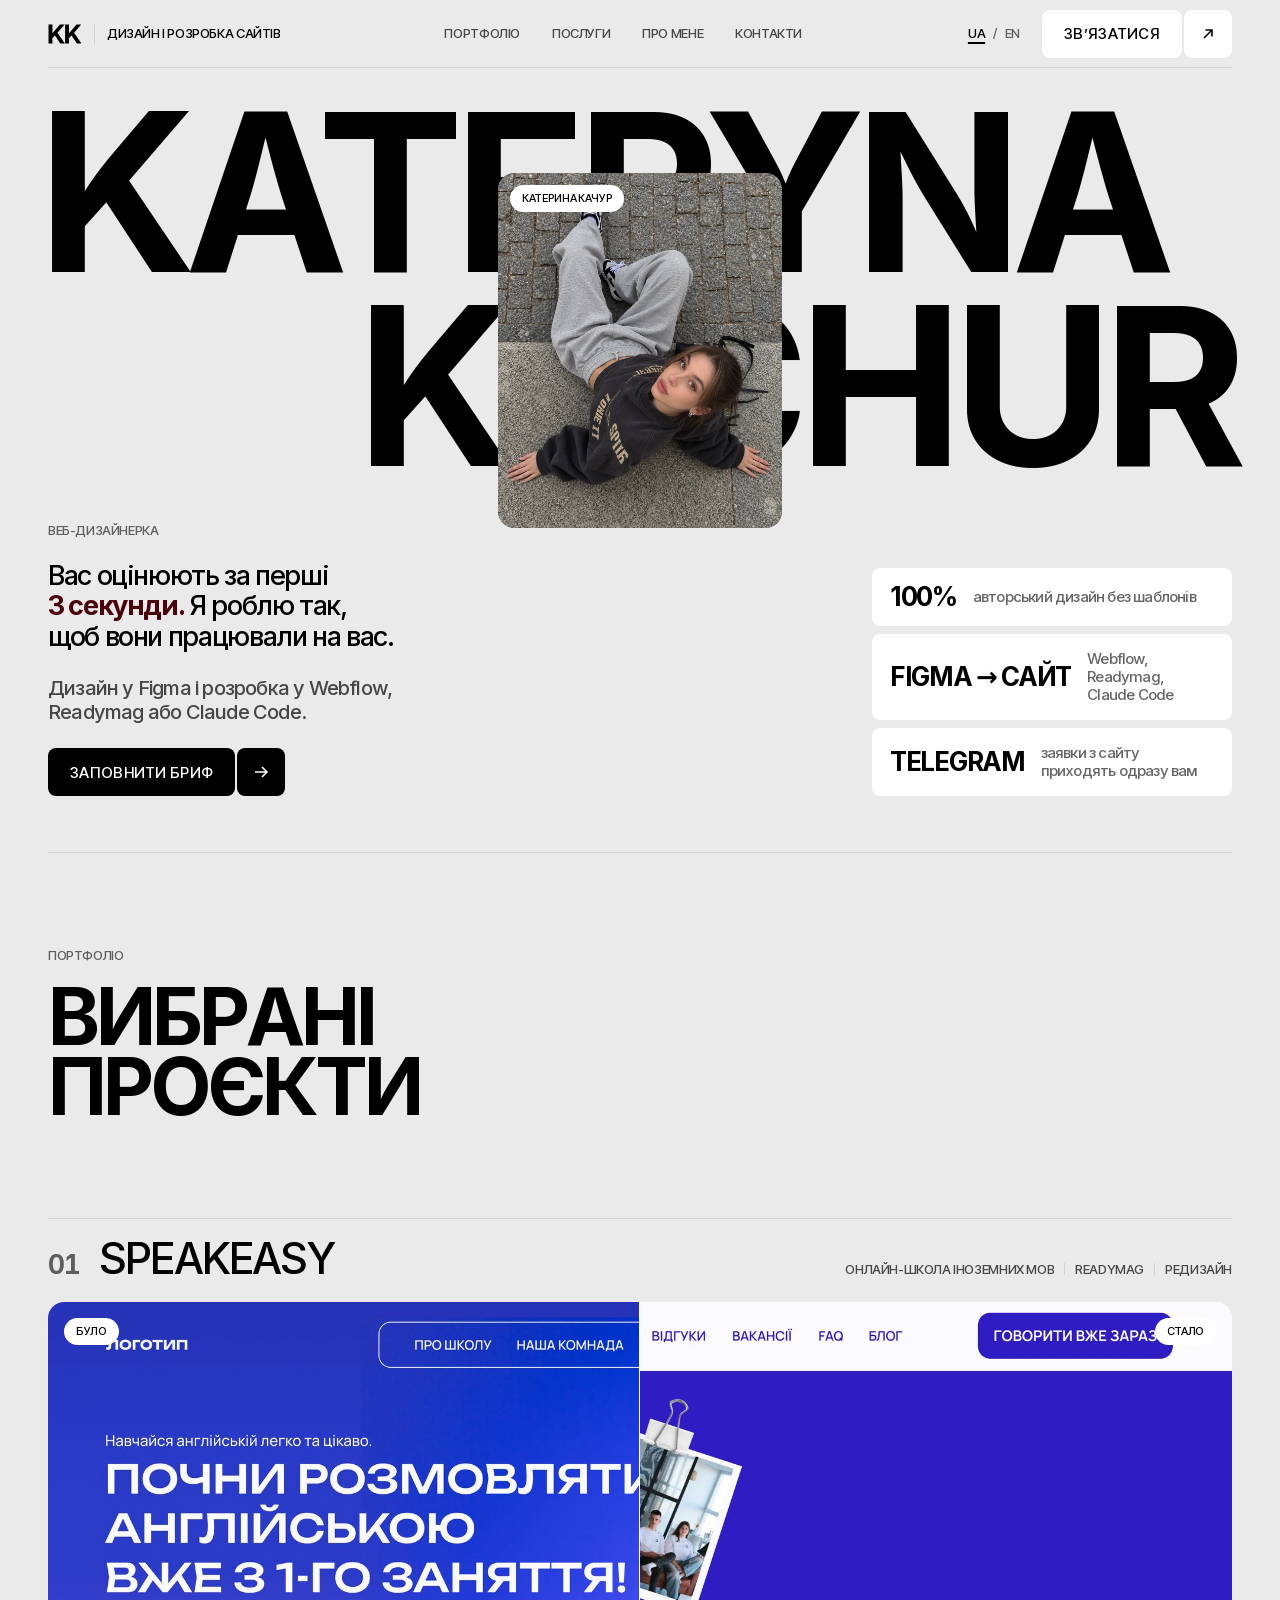
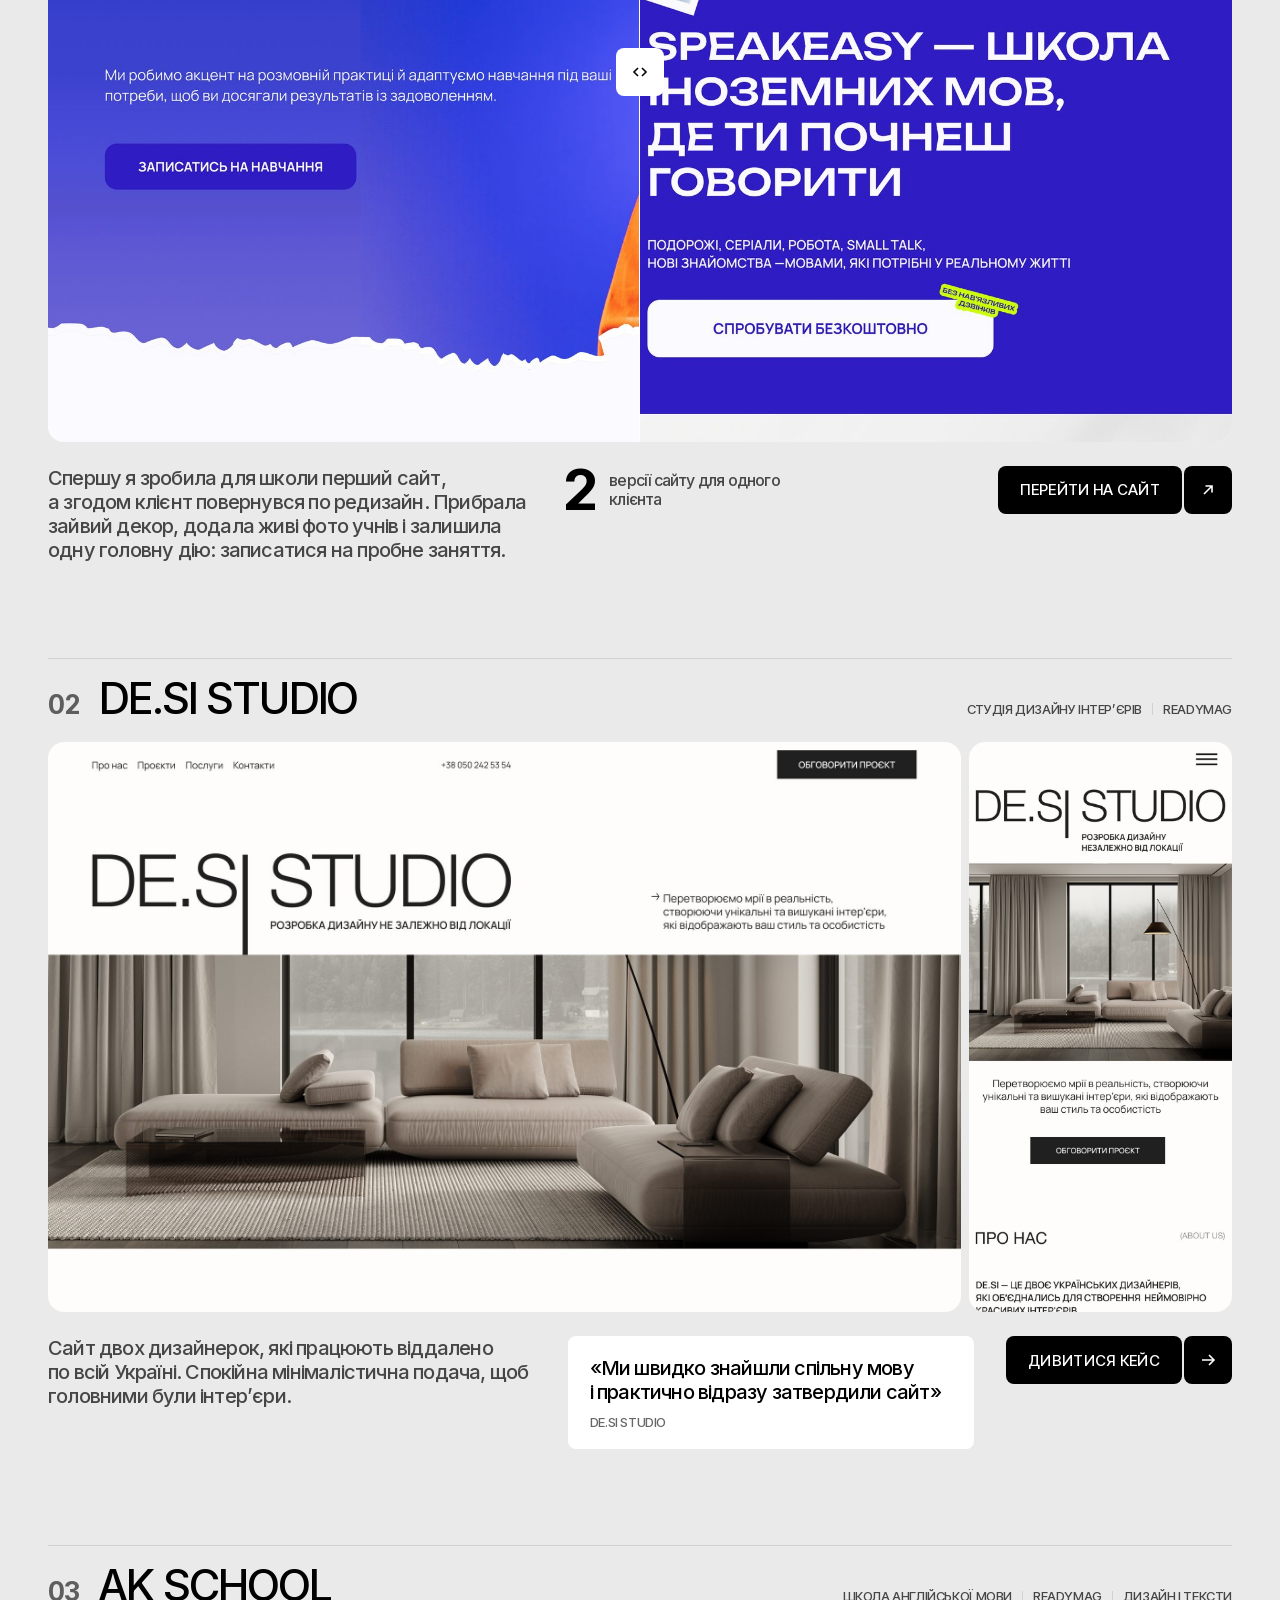
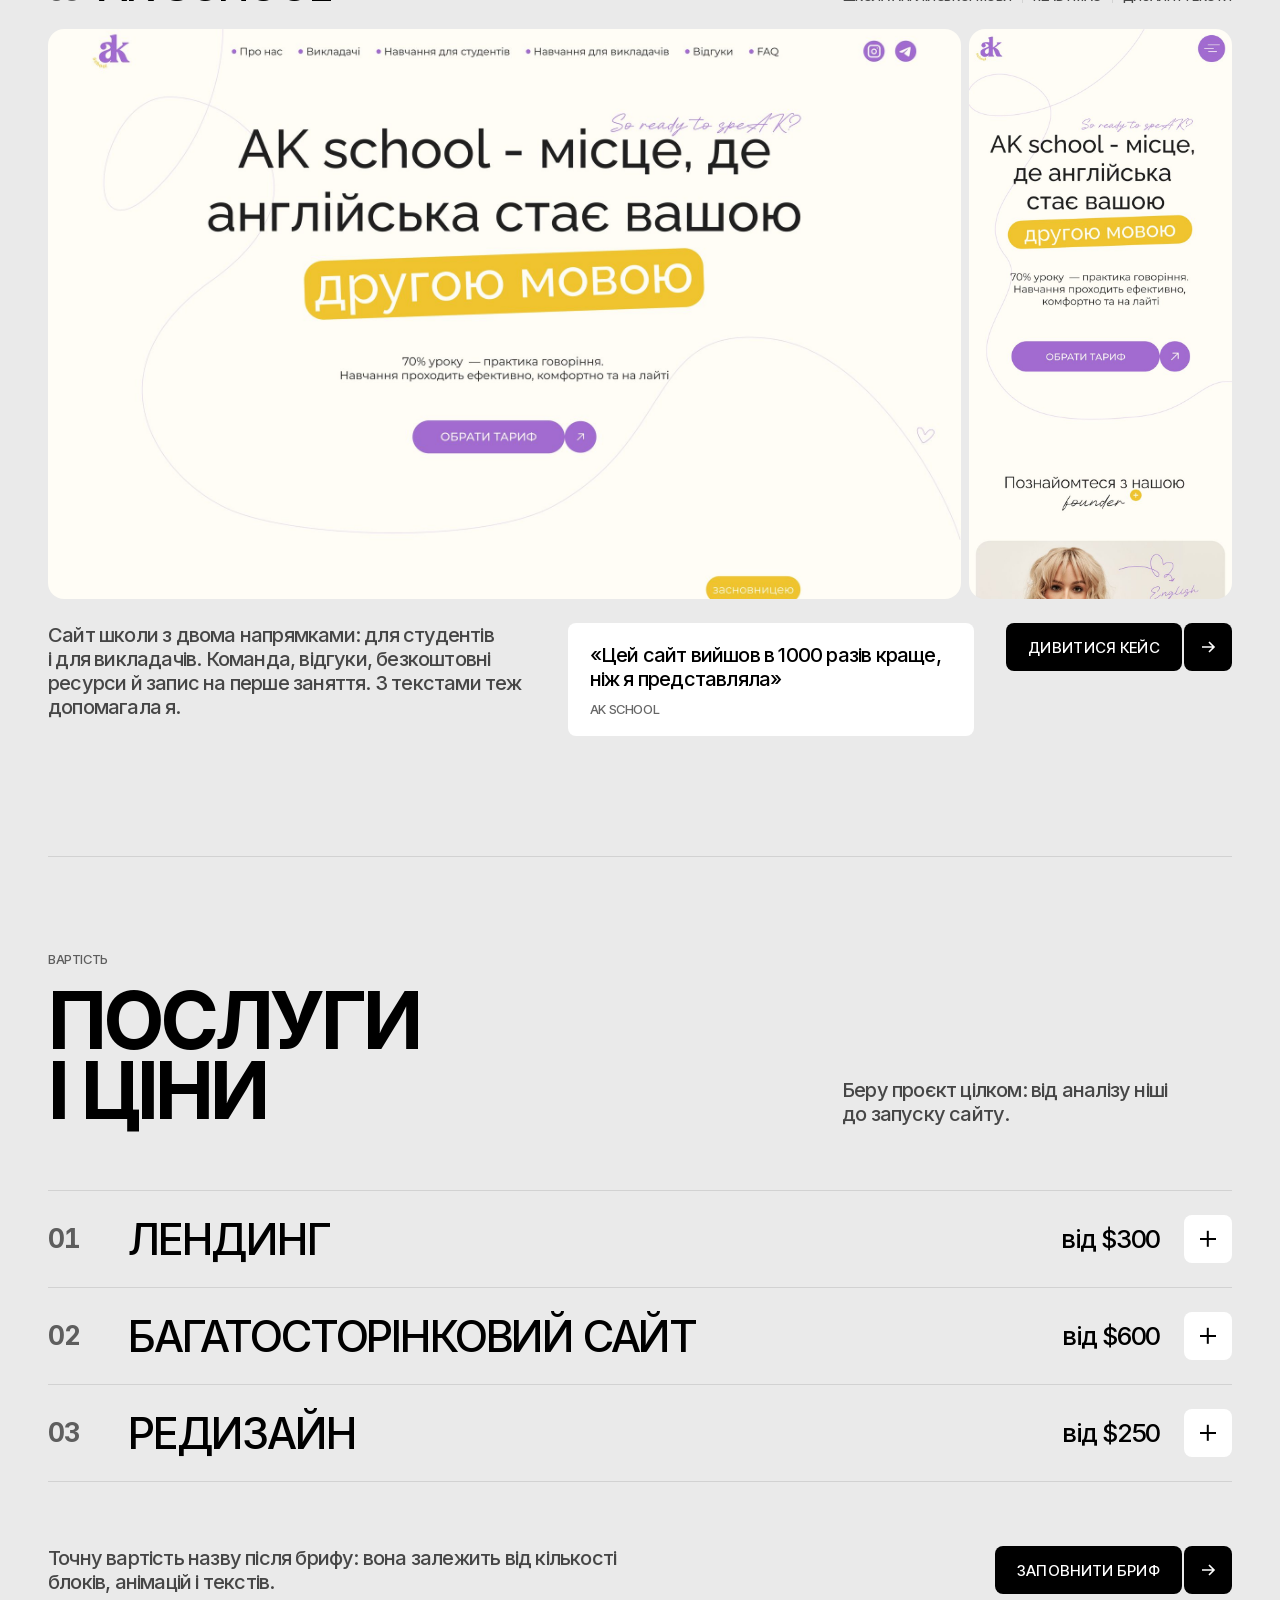
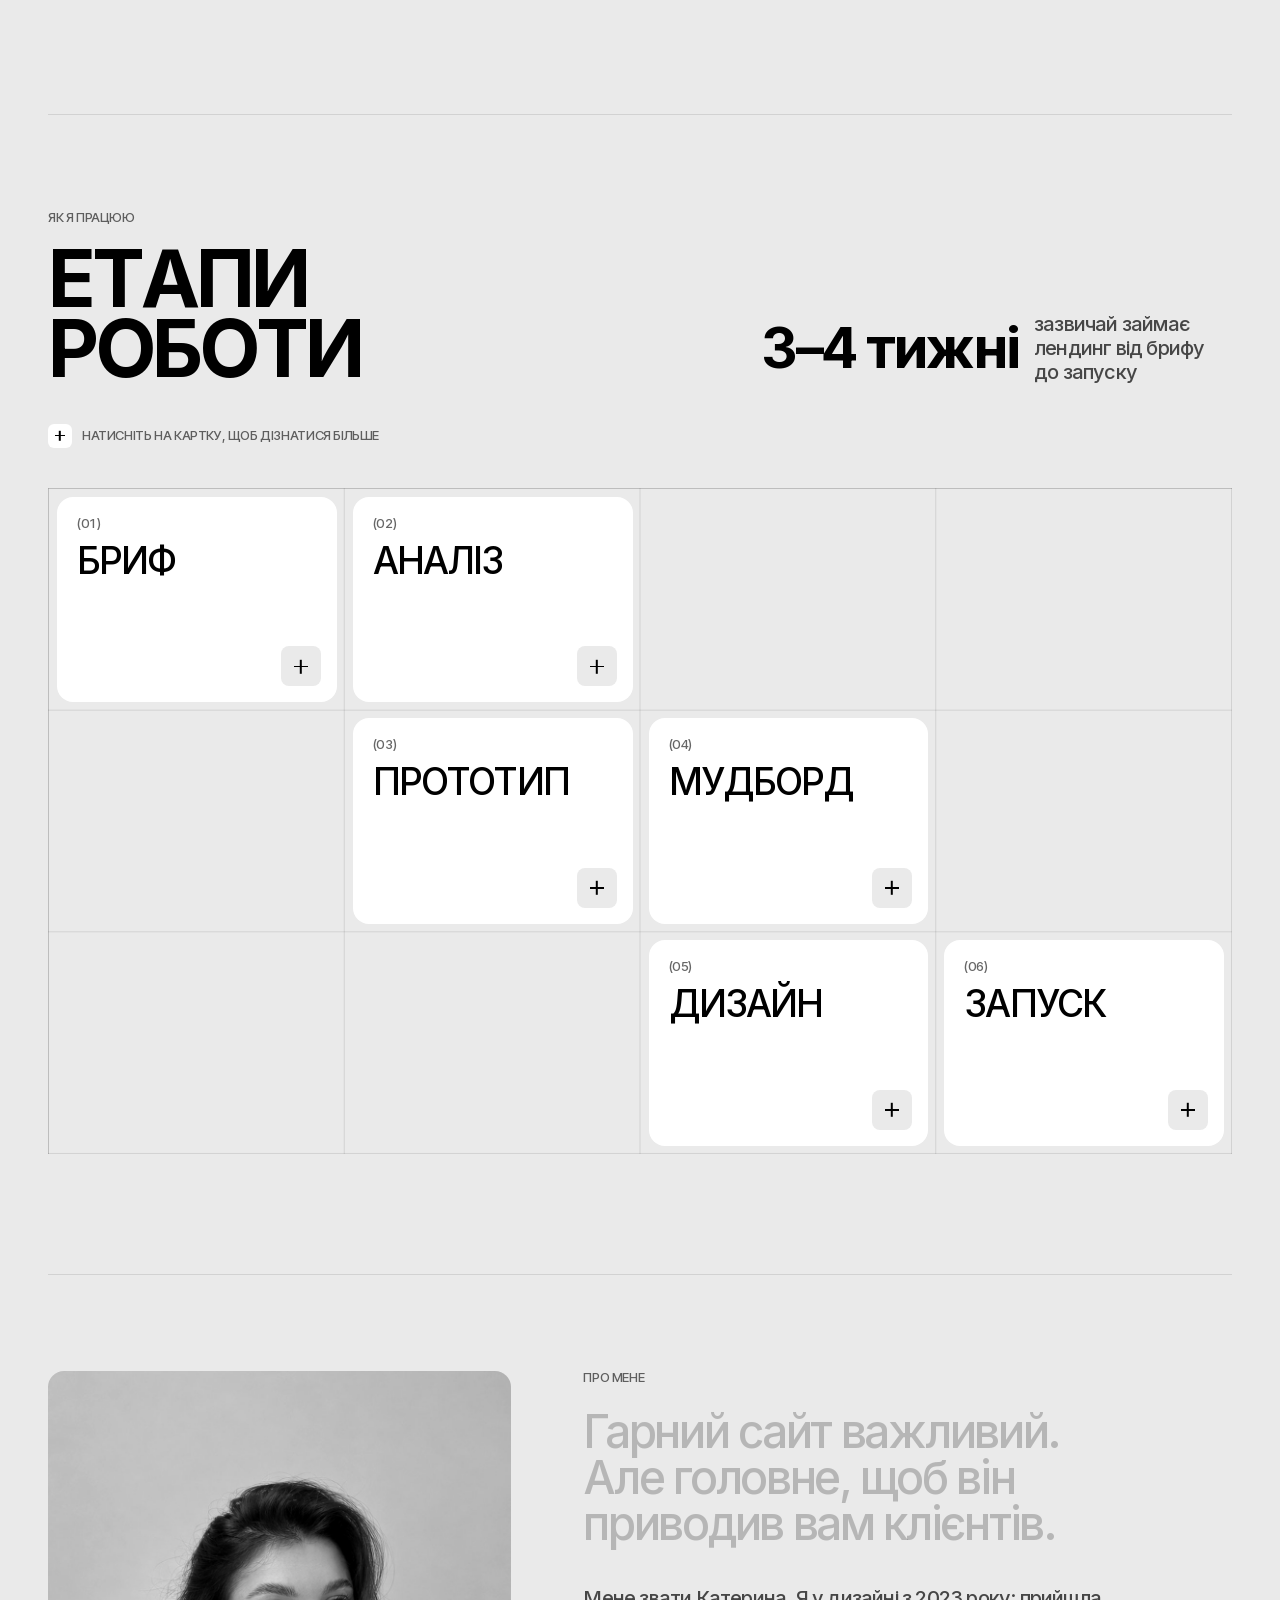
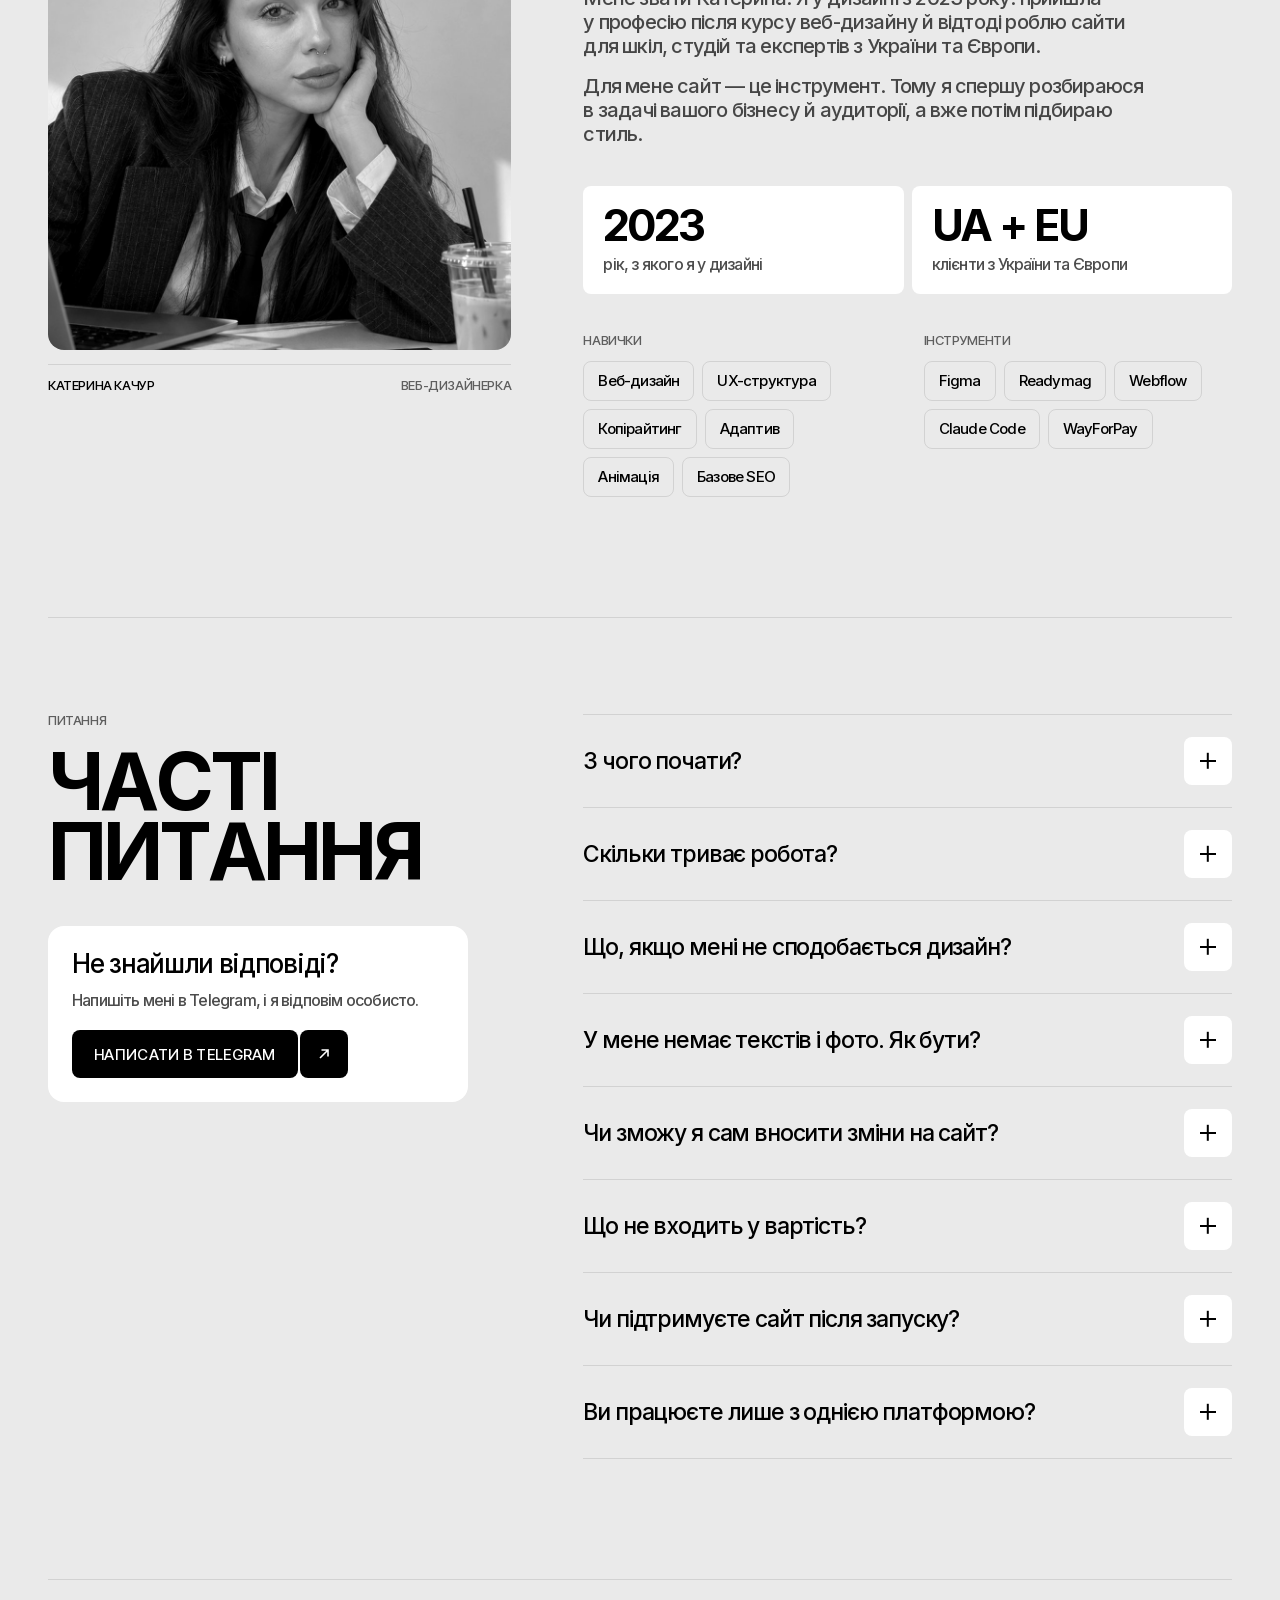
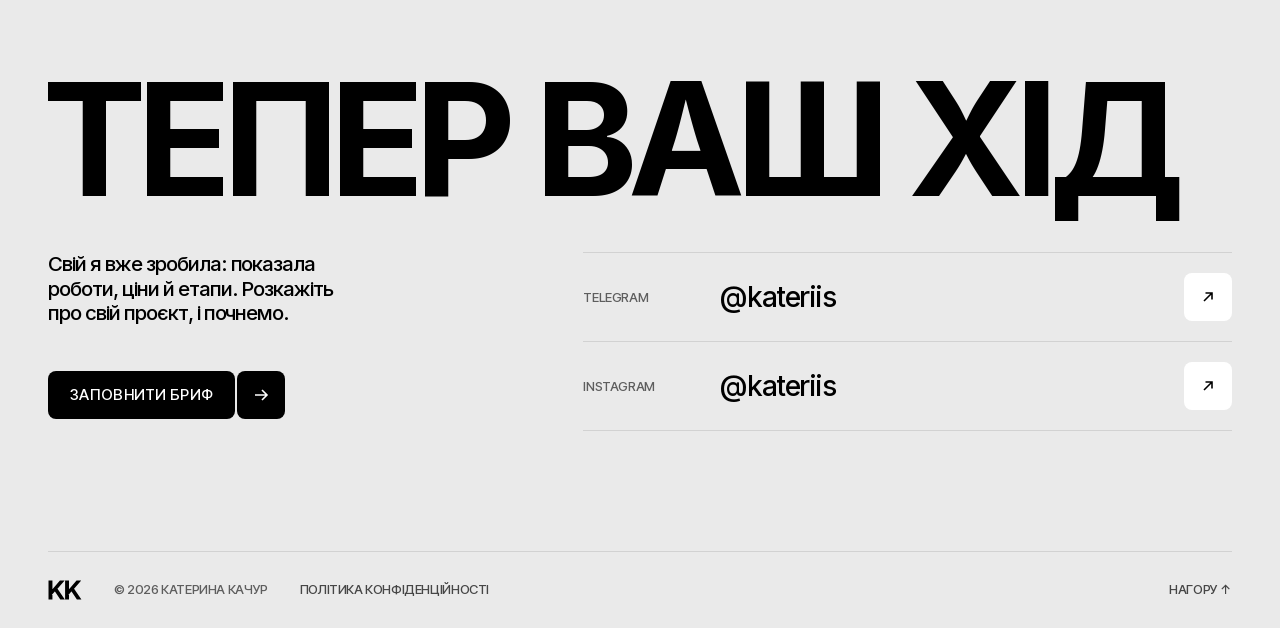
==== commit 23f93697: "Сторінки кейсів AK School і DE.SI Studio, кнопки «Дивитися кейс», правки текстів Co-Authored-By: Cla" ====
--- a/index.html
+++ b/index.html
@@ -789,7 +789,10 @@
           <p>«Ми швидко знайшли спільну мову і&nbsp;практично відразу затвердили сайт»</p>
           <cite>DE.SI Studio</cite>
         </blockquote>
-        <span class="case-status eyebrow">Реалізований проєкт</span>
+        <a class="btn case-action" href="desi-studio/index.html">
+          <span class="label">Дивитися кейс</span>
+          <span class="arrow" aria-hidden="true"><svg viewBox="0 0 18 18" fill="none" stroke="currentColor" stroke-width="1.6"><path d="M3 9h12M10 4l5 5-5 5"/></svg></span>
+        </a>
       </div>
     </article>
 
@@ -805,12 +808,15 @@
         <img class="shot-mobile" src="assets/cases/ak-mobile.jpg" alt="Перший екран сайту AK School на телефоні" width="780" height="1688" loading="lazy">
       </div>
       <div class="case-info">
-        <p class="case-text">Сайт школи з&nbsp;двома напрямками: для студентів і&nbsp;для викладачів. Команда, відгуки, безкоштовні ресурси й&nbsp;запис на&nbsp;перше заняття. Тексти для сайту теж написала я.</p>
+        <p class="case-text">Сайт школи з&nbsp;двома напрямками: для студентів і&nbsp;для викладачів. Команда, відгуки, безкоштовні ресурси й&nbsp;запис на&nbsp;перше заняття. З&nbsp;текстами теж допомагала я.</p>
         <blockquote class="quote">
           <p>«Цей сайт вийшов в&nbsp;1000 разів краще, ніж я&nbsp;представляла»</p>
           <cite>AK School</cite>
         </blockquote>
-        <span class="case-status eyebrow">Реалізований проєкт</span>
+        <a class="btn case-action" href="ak-school/index.html">
+          <span class="label">Дивитися кейс</span>
+          <span class="arrow" aria-hidden="true"><svg viewBox="0 0 18 18" fill="none" stroke="currentColor" stroke-width="1.6"><path d="M3 9h12M10 4l5 5-5 5"/></svg></span>
+        </a>
       </div>
     </article>
   </section>
@@ -1129,7 +1135,7 @@
 <script>
 // Language switch (UA / EN) without reloading: swaps text nodes, alt and aria-label by dictionary.
 (() => {
-  const EN = {"Катерина Качур, на початок": "Kateryna Kachur, back to top", "Дизайн і розробка сайтів": "Website design & development", "Розділи": "Sections", "Портфоліо": "Portfolio", "Послуги": "Services", "Про мене": "About", "Контакти": "Contact", "Зв’язатися": "Get in touch", "Меню": "Menu", "Етапи": "Process", "Питання": "FAQ", "Заповнити бриф": "Fill in the brief", "Катерина Качур (Kateryna Kachur) — веб-дизайнерка": "Kateryna Kachur — web designer", "Катерина Качур — веб-дизайнерка, дизайн і розробка сайтів": "Kateryna Kachur — web designer, website design and development", "Катерина Качур лежить на бруківці й дивиться в камеру": "Kateryna Kachur lying on cobblestones and looking at the camera", "Катерина Качур": "Kateryna Kachur", "Веб-дизайнерка": "Web designer", "Вас оцінюють за перші": "People judge you in the first", "3 секунди.": "3 seconds.", "Я роблю так, щоб вони працювали на вас.": "I make them work for you.", "Дизайн у Figma і розробка у Webflow, Readymag або Claude Code.": "Design in Figma, development in Webflow, Readymag or Claude Code.", "авторський дизайн без шаблонів": "original design, no templates", "Figma → сайт": "Figma → website", "заявки з сайту приходять одразу вам": "enquiries from the site come straight to you", "Вибрані проєкти": "Selected work", "Онлайн-школа іноземних мов": "Online language school", "Редизайн": "Redesign", "Новий перший екран сайту Speakeasy": "The new first screen of the Speakeasy website", "Перша версія сайту Speakeasy": "The first version of the Speakeasy website", "Було": "Before", "Стало": "After", "Порівняти першу версію і редизайн": "Compare the first version and the redesign", "Спершу я зробила для школи перший сайт, а згодом клієнт повернувся по редизайн. Прибрала зайвий декор, додала живі фото учнів і залишила одну головну дію: записатися на пробне заняття.": "I built the school’s first website, and later the client came back for a redesign. I removed the extra decoration, added real photos of the students and kept one main action: booking a trial lesson.", "версії сайту для одного клієнта": "versions of the website for one client", "Перейти на сайт": "Visit website", "Студія дизайну інтер’єрів": "Interior design studio", "Перший екран сайту DE.SI Studio на комп’ютері": "The first screen of the DE.SI Studio website on desktop", "Перший екран сайту DE.SI Studio на телефоні": "The first screen of the DE.SI Studio website on mobile", "Сайт двох дизайнерок, які працюють віддалено по всій Україні. Спокійна мінімалістична подача, щоб головними були інтер’єри.": "A website for two designers who work remotely across Ukraine. A calm, minimal presentation that lets the interiors take centre stage.", "«Ми швидко знайшли спільну мову і практично відразу затвердили сайт»": "“We quickly found common ground and approved the website almost straight away”", "Реалізований проєкт": "Completed project", "Школа англійської мови": "English language school", "Дизайн і тексти": "Design & copy", "Перший екран сайту AK School на комп’ютері": "The first screen of the AK School website on desktop", "Перший екран сайту AK School на телефоні": "The first screen of the AK School website on mobile", "Сайт школи з двома напрямками: для студентів і для викладачів. Команда, відгуки, безкоштовні ресурси й запис на перше заняття. Тексти для сайту теж написала я.": "A website for a school with two tracks: for students and for teachers. The team, reviews, free resources and sign-up for a first lesson. I wrote the website copy too.", "«Цей сайт вийшов в 1000 разів краще, ніж я представляла»": "“This website turned out a thousand times better than I imagined”", "Вартість": "Pricing", "Послуги і ціни": "Services & prices", "Беру проєкт цілком: від аналізу ніші до запуску сайту.": "I take on the whole project, from niche research to launch.", "Лендинг": "Landing page", "від $300": "from $300", "від $600": "from $600", "від $250": "from $250", "Одна сторінка під одну задачу: продати курс, послугу чи запуск.": "One page for one goal: selling a course, a service or a launch.", "Аналіз ніші, аудиторії й конкурентів": "Research into your niche, audience and competitors", "Структура і прототип, тексти за домовленістю": "Structure and wireframe, copywriting if agreed", "Мудборд, палітра й шрифти": "Moodboard, colour palette and fonts", "Дизайн у Figma для комп’ютера, планшета й телефона": "Design in Figma for desktop, tablet and mobile", "Розробка у Webflow, Readymag або Claude Code": "Development in Webflow, Readymag or Claude Code", "Домен, оплата через WayForPay, базове SEO й заявки в Telegram": "Domain, WayForPay payments, basic SEO and enquiries to Telegram", "Інструкція, як оновлювати сайт": "A guide to updating your website", "Багатосторінковий сайт": "Multi-page website", "Сайт компанії, школи чи студії: послуги, команда, відгуки й окремі сторінки під кожен напрямок.": "A website for a company, school or studio: services, team, reviews and a separate page for each line of work.", "Дизайн усіх сторінок і поп-апів для комп’ютера, планшета й телефона": "Design of every page and pop-up for desktop, tablet and mobile", "Оновлення сайту, який уже є: сучасний вигляд, зрозуміла структура й одна головна дія. Як у кейсі Speakeasy.": "A refresh of the website you already have: a modern look, a clear structure and one main action. Like the Speakeasy case.", "Розбір нинішнього сайту: що заважає заявкам": "An audit of your current site: what holds back enquiries", "Аналіз конкурентів": "Competitor research", "Новий дизайн ключових сторінок": "New design for the key pages", "Оновлення текстів за домовленістю": "Copy updates if agreed", "Точну вартість назву після брифу: вона залежить від кількості блоків, анімацій і текстів.": "I’ll give you the exact price after the brief: it depends on the number of sections, animations and copy.", "Як я працюю": "How I work", "Етапи роботи": "Process", "3–4 тижні": "3–4 weeks", "зазвичай займає лендинг від брифу до запуску": "is how long a landing page usually takes, from brief to launch", "Натисніть на картку, щоб дізнатися більше": "Tap a card to learn more", "Бриф": "Brief", "Заповнюєте бриф або созвонюємося: цілі, обсяг роботи, стиль, терміни й бюджет. Після цього надсилаю комерційну пропозицію.": "You fill in the brief or we have a call: goals, scope, style, timeline and budget. Then I send you a proposal.", "Аналіз": "Research", "Вивчаю нішу, вашу аудиторію й конкурентів, щоб зрозуміти, на чому зробити акцент і чим вирізнитися.": "I study your niche, audience and competitors to see what to emphasise and how to stand out.", "Прототип": "Wireframe", "Складаю структуру сайту, за домовленістю пишу тексти й збираю вайрфрейм: що й де стоїть на кожній сторінці.": "I plan the site structure, write the copy if agreed and build a wireframe: what goes where on every page.", "Мудборд": "Moodboard", "Підбираю референси, палітру й шрифтову пару, щоб ми погодили настрій сайту ще до дизайну.": "I gather references, a colour palette and a font pairing so we agree on the mood before the design starts.", "Дизайн": "Design", "Показую 3 варіанти першого екрана. Після вибору малюю всю сторінку для комп’ютера, планшета й телефона.": "I show you 3 options for the first screen. Once you pick one, I design the whole page for desktop, tablet and mobile.", "Запуск": "Launch", "Збираю сайт у Webflow, Readymag або Claude Code, додаю анімацію, домен, оплату через WayForPay і базове SEO. Тестую й передаю з інструкцією.": "I build the site in Webflow, Readymag or Claude Code and add animation, the domain, WayForPay payments and basic SEO. I test everything and hand it over with a guide.", "Катерина Качур за робочим столом": "Kateryna Kachur at her desk", "Гарний сайт важливий. Але головне, щоб він приводив вам клієнтів.": "A good-looking website matters. But what matters most is that it brings you clients.", "Мене звати Катерина. Я у дизайні з 2023 року: прийшла у професію після курсу веб-дизайну й відтоді роблю сайти для шкіл, студій та експертів з України та Європи.": "I’m Kateryna. I’ve been in design since 2023: I came into the field after a web design course and have been building websites for schools, studios and experts from Ukraine and Europe ever since.", "Для мене сайт — це інструмент. Тому я спершу розбираюся в задачі вашого бізнесу й аудиторії, а вже потім підбираю стиль.": "To me, a website is a tool. So I start by understanding your business and your audience, and only then choose the style.", "рік, з якого я у дизайні": "the year I started in design", "клієнти з України та Європи": "clients from Ukraine and Europe", "Навички": "Skills", "Веб-дизайн": "Web design", "UX-структура": "UX structure", "Копірайтинг": "Copywriting", "Адаптив": "Responsive design", "Анімація": "Animation", "Базове SEO": "Basic SEO", "Інструменти": "Tools", "Часті питання": "Questions", "Не знайшли відповіді?": "Didn’t find your answer?", "Напишіть мені в Telegram, і я відповім особисто.": "Message me on Telegram and I’ll reply personally.", "Написати в Telegram": "Message on Telegram", "З чого почати?": "Where do we start?", "Заповніть бриф: це займе близько 15 хвилин. Я прочитаю його за 1–2 робочих дні, напишу вам і запропоную короткий дзвінок. Після дзвінка надішлю пропозицію з етапами, термінами й вартістю.": "Fill in the brief: it takes about 15 minutes. I’ll read it within 1–2 working days, get back to you and suggest a short call. After the call I’ll send a proposal with the stages, timeline and price. The brief is in Ukrainian, so if that’s inconvenient, just message me on Telegram.", "Скільки триває робота?": "How long does it take?", "Лендинг зазвичай займає 3–4 тижні, багатосторінковий сайт довше: залежно від кількості сторінок. Точні терміни називаю в пропозиції й рахую в робочих днях. Якщо матеріали чи відповіді затримуються, терміни зсуваються на стільки ж.": "A landing page usually takes 3–4 weeks; a multi-page website takes longer, depending on the number of pages. I give exact dates in the proposal and count them in working days. If materials or feedback are delayed, the timeline shifts by the same amount.", "Що, якщо мені не сподобається дизайн?": "What if I don’t like the design?", "Ще до дизайну ми погоджуємо мудборд: референси, палітру й шрифти. Потім я показую 3 варіанти першого екрана, ви обираєте один, і лише після цього я малюю всю сторінку.": "Before the design starts, we agree on a moodboard: references, palette and fonts. Then I show you 3 options for the first screen, you choose one, and only then do I design the whole page.", "У мене немає текстів і фото. Як бути?": "I don’t have copy or photos. What now?", "Структуру сайту я продумую в будь-якому разі, а тексти можу написати за домовленістю. Фото й відео надаєте ви, а за потреби я допоможу підібрати матеріали зі стоків або згенерую фото за допомогою нейромережі.": "I plan the site structure either way, and I can write the copy if we agree on it. You provide the photos and video, and if needed I’ll help you pick stock images or generate photos with AI.", "Чи зможу я сам вносити зміни на сайт?": "Can I update the website myself?", "Так. Після запуску я передаю інструкцію, як оновлювати тексти, фото й ціни.": "Yes. After launch I give you a guide on how to update the text, photos and prices.", "Що не входить у вартість?": "What isn’t included in the price?", "Окремо оплачуються домен, тариф на платформі (Readymag або Webflow) і платні матеріали, наприклад фото зі стоків, якщо вони потрібні.": "The domain, the platform plan (Readymag or Webflow) and paid materials, such as stock photos if you need them, are paid for separately.", "Чи підтримуєте сайт після запуску?": "Do you support the website after launch?", "Так. Протягом місяця після запуску я на зв’язку: відповідаю на питання й допомагаю, якщо щось працює не так.": "Yes. For a month after launch I stay in touch: I answer questions and help if something isn’t working right.", "Ви працюєте лише з однією платформою?": "Do you work with only one platform?", "Ні. Я роблю сайти в Readymag, Webflow і Claude Code. Яку обрати, підкажу на дзвінку: це залежить від задачі, бюджету й того, як ви плануєте оновлювати сайт.": "No. I build websites in Readymag, Webflow and Claude Code. I’ll recommend one on our call: it depends on your goals, budget and how you plan to update the site.", "Тепер ваш хід": "Your move now", "Свій я вже зробила: показала роботи, ціни й етапи. Розкажіть про свій проєкт, і почнемо.": "I’ve made mine: shown you my work, prices and process. Tell me about your project, and let’s get started.", "© 2026 Катерина Качур": "© 2026 Kateryna Kachur", "Політика конфіденційності": "Privacy policy", "Нагору ↑": "Back to top ↑", "Відкрити меню": "Open menu", "Закрити меню": "Close menu"};
+  const EN = {"Катерина Качур, на початок": "Kateryna Kachur, back to top", "Дизайн і розробка сайтів": "Website design & development", "Розділи": "Sections", "Портфоліо": "Portfolio", "Послуги": "Services", "Про мене": "About", "Контакти": "Contact", "Зв’язатися": "Get in touch", "Меню": "Menu", "Етапи": "Process", "Питання": "FAQ", "Заповнити бриф": "Fill in the brief", "Катерина Качур (Kateryna Kachur) — веб-дизайнерка": "Kateryna Kachur — web designer", "Катерина Качур — веб-дизайнерка, дизайн і розробка сайтів": "Kateryna Kachur — web designer, website design and development", "Катерина Качур лежить на бруківці й дивиться в камеру": "Kateryna Kachur lying on cobblestones and looking at the camera", "Катерина Качур": "Kateryna Kachur", "Веб-дизайнерка": "Web designer", "Вас оцінюють за перші": "People judge you in the first", "3 секунди.": "3 seconds.", "Я роблю так, щоб вони працювали на вас.": "I make them work for you.", "Дизайн у Figma і розробка у Webflow, Readymag або Claude Code.": "Design in Figma, development in Webflow, Readymag or Claude Code.", "авторський дизайн без шаблонів": "original design, no templates", "Figma → сайт": "Figma → website", "заявки з сайту приходять одразу вам": "enquiries from the site come straight to you", "Вибрані проєкти": "Selected work", "Онлайн-школа іноземних мов": "Online language school", "Редизайн": "Redesign", "Новий перший екран сайту Speakeasy": "The new first screen of the Speakeasy website", "Перша версія сайту Speakeasy": "The first version of the Speakeasy website", "Було": "Before", "Стало": "After", "Порівняти першу версію і редизайн": "Compare the first version and the redesign", "Спершу я зробила для школи перший сайт, а згодом клієнт повернувся по редизайн. Прибрала зайвий декор, додала живі фото учнів і залишила одну головну дію: записатися на пробне заняття.": "I built the school’s first website, and later the client came back for a redesign. I removed the extra decoration, added real photos of the students and kept one main action: booking a trial lesson.", "версії сайту для одного клієнта": "versions of the website for one client", "Перейти на сайт": "Visit website", "Студія дизайну інтер’єрів": "Interior design studio", "Перший екран сайту DE.SI Studio на комп’ютері": "The first screen of the DE.SI Studio website on desktop", "Перший екран сайту DE.SI Studio на телефоні": "The first screen of the DE.SI Studio website on mobile", "Сайт двох дизайнерок, які працюють віддалено по всій Україні. Спокійна мінімалістична подача, щоб головними були інтер’єри.": "A website for two designers who work remotely across Ukraine. A calm, minimal presentation that lets the interiors take centre stage.", "«Ми швидко знайшли спільну мову і практично відразу затвердили сайт»": "“We quickly found common ground and approved the website almost straight away”", "Реалізований проєкт": "Completed project", "Школа англійської мови": "English language school", "Дизайн і тексти": "Design & copy", "Перший екран сайту AK School на комп’ютері": "The first screen of the AK School website on desktop", "Перший екран сайту AK School на телефоні": "The first screen of the AK School website on mobile", "«Цей сайт вийшов в 1000 разів краще, ніж я представляла»": "“This website turned out a thousand times better than I imagined”", "Вартість": "Pricing", "Послуги і ціни": "Services & prices", "Беру проєкт цілком: від аналізу ніші до запуску сайту.": "I take on the whole project, from niche research to launch.", "Лендинг": "Landing page", "від $300": "from $300", "від $600": "from $600", "від $250": "from $250", "Одна сторінка під одну задачу: продати курс, послугу чи запуск.": "One page for one goal: selling a course, a service or a launch.", "Аналіз ніші, аудиторії й конкурентів": "Research into your niche, audience and competitors", "Структура і прототип, тексти за домовленістю": "Structure and wireframe, copywriting if agreed", "Мудборд, палітра й шрифти": "Moodboard, colour palette and fonts", "Дизайн у Figma для комп’ютера, планшета й телефона": "Design in Figma for desktop, tablet and mobile", "Розробка у Webflow, Readymag або Claude Code": "Development in Webflow, Readymag or Claude Code", "Домен, оплата через WayForPay, базове SEO й заявки в Telegram": "Domain, WayForPay payments, basic SEO and enquiries to Telegram", "Інструкція, як оновлювати сайт": "A guide to updating your website", "Багатосторінковий сайт": "Multi-page website", "Сайт компанії, школи чи студії: послуги, команда, відгуки й окремі сторінки під кожен напрямок.": "A website for a company, school or studio: services, team, reviews and a separate page for each line of work.", "Дизайн усіх сторінок і поп-апів для комп’ютера, планшета й телефона": "Design of every page and pop-up for desktop, tablet and mobile", "Оновлення сайту, який уже є: сучасний вигляд, зрозуміла структура й одна головна дія. Як у кейсі Speakeasy.": "A refresh of the website you already have: a modern look, a clear structure and one main action. Like the Speakeasy case.", "Розбір нинішнього сайту: що заважає заявкам": "An audit of your current site: what holds back enquiries", "Аналіз конкурентів": "Competitor research", "Новий дизайн ключових сторінок": "New design for the key pages", "Оновлення текстів за домовленістю": "Copy updates if agreed", "Точну вартість назву після брифу: вона залежить від кількості блоків, анімацій і текстів.": "I’ll give you the exact price after the brief: it depends on the number of sections, animations and copy.", "Як я працюю": "How I work", "Етапи роботи": "Process", "3–4 тижні": "3–4 weeks", "зазвичай займає лендинг від брифу до запуску": "is how long a landing page usually takes, from brief to launch", "Натисніть на картку, щоб дізнатися більше": "Tap a card to learn more", "Бриф": "Brief", "Заповнюєте бриф або созвонюємося: цілі, обсяг роботи, стиль, терміни й бюджет. Після цього надсилаю комерційну пропозицію.": "You fill in the brief or we have a call: goals, scope, style, timeline and budget. Then I send you a proposal.", "Аналіз": "Research", "Вивчаю нішу, вашу аудиторію й конкурентів, щоб зрозуміти, на чому зробити акцент і чим вирізнитися.": "I study your niche, audience and competitors to see what to emphasise and how to stand out.", "Прототип": "Wireframe", "Складаю структуру сайту, за домовленістю пишу тексти й збираю вайрфрейм: що й де стоїть на кожній сторінці.": "I plan the site structure, write the copy if agreed and build a wireframe: what goes where on every page.", "Мудборд": "Moodboard", "Підбираю референси, палітру й шрифтову пару, щоб ми погодили настрій сайту ще до дизайну.": "I gather references, a colour palette and a font pairing so we agree on the mood before the design starts.", "Дизайн": "Design", "Показую 3 варіанти першого екрана. Після вибору малюю всю сторінку для комп’ютера, планшета й телефона.": "I show you 3 options for the first screen. Once you pick one, I design the whole page for desktop, tablet and mobile.", "Запуск": "Launch", "Збираю сайт у Webflow, Readymag або Claude Code, додаю анімацію, домен, оплату через WayForPay і базове SEO. Тестую й передаю з інструкцією.": "I build the site in Webflow, Readymag or Claude Code and add animation, the domain, WayForPay payments and basic SEO. I test everything and hand it over with a guide.", "Катерина Качур за робочим столом": "Kateryna Kachur at her desk", "Гарний сайт важливий. Але головне, щоб він приводив вам клієнтів.": "A good-looking website matters. But what matters most is that it brings you clients.", "Мене звати Катерина. Я у дизайні з 2023 року: прийшла у професію після курсу веб-дизайну й відтоді роблю сайти для шкіл, студій та експертів з України та Європи.": "I’m Kateryna. I’ve been in design since 2023: I came into the field after a web design course and have been building websites for schools, studios and experts from Ukraine and Europe ever since.", "Для мене сайт — це інструмент. Тому я спершу розбираюся в задачі вашого бізнесу й аудиторії, а вже потім підбираю стиль.": "To me, a website is a tool. So I start by understanding your business and your audience, and only then choose the style.", "рік, з якого я у дизайні": "the year I started in design", "клієнти з України та Європи": "clients from Ukraine and Europe", "Навички": "Skills", "Веб-дизайн": "Web design", "UX-структура": "UX structure", "Копірайтинг": "Copywriting", "Адаптив": "Responsive design", "Анімація": "Animation", "Базове SEO": "Basic SEO", "Інструменти": "Tools", "Часті питання": "Questions", "Не знайшли відповіді?": "Didn’t find your answer?", "Напишіть мені в Telegram, і я відповім особисто.": "Message me on Telegram and I’ll reply personally.", "Написати в Telegram": "Message on Telegram", "З чого почати?": "Where do we start?", "Заповніть бриф: це займе близько 15 хвилин. Я прочитаю його за 1–2 робочих дні, напишу вам і запропоную короткий дзвінок. Після дзвінка надішлю пропозицію з етапами, термінами й вартістю.": "Fill in the brief: it takes about 15 minutes. I’ll read it within 1–2 working days, get back to you and suggest a short call. After the call I’ll send a proposal with the stages, timeline and price. The brief is in Ukrainian, so if that’s inconvenient, just message me on Telegram.", "Скільки триває робота?": "How long does it take?", "Лендинг зазвичай займає 3–4 тижні, багатосторінковий сайт довше: залежно від кількості сторінок. Точні терміни називаю в пропозиції й рахую в робочих днях. Якщо матеріали чи відповіді затримуються, терміни зсуваються на стільки ж.": "A landing page usually takes 3–4 weeks; a multi-page website takes longer, depending on the number of pages. I give exact dates in the proposal and count them in working days. If materials or feedback are delayed, the timeline shifts by the same amount.", "Що, якщо мені не сподобається дизайн?": "What if I don’t like the design?", "Ще до дизайну ми погоджуємо мудборд: референси, палітру й шрифти. Потім я показую 3 варіанти першого екрана, ви обираєте один, і лише після цього я малюю всю сторінку.": "Before the design starts, we agree on a moodboard: references, palette and fonts. Then I show you 3 options for the first screen, you choose one, and only then do I design the whole page.", "У мене немає текстів і фото. Як бути?": "I don’t have copy or photos. What now?", "Структуру сайту я продумую в будь-якому разі, а тексти можу написати за домовленістю. Фото й відео надаєте ви, а за потреби я допоможу підібрати матеріали зі стоків або згенерую фото за допомогою нейромережі.": "I plan the site structure either way, and I can write the copy if we agree on it. You provide the photos and video, and if needed I’ll help you pick stock images or generate photos with AI.", "Чи зможу я сам вносити зміни на сайт?": "Can I update the website myself?", "Так. Після запуску я передаю інструкцію, як оновлювати тексти, фото й ціни.": "Yes. After launch I give you a guide on how to update the text, photos and prices.", "Що не входить у вартість?": "What isn’t included in the price?", "Окремо оплачуються домен, тариф на платформі (Readymag або Webflow) і платні матеріали, наприклад фото зі стоків, якщо вони потрібні.": "The domain, the platform plan (Readymag or Webflow) and paid materials, such as stock photos if you need them, are paid for separately.", "Чи підтримуєте сайт після запуску?": "Do you support the website after launch?", "Так. Протягом місяця після запуску я на зв’язку: відповідаю на питання й допомагаю, якщо щось працює не так.": "Yes. For a month after launch I stay in touch: I answer questions and help if something isn’t working right.", "Ви працюєте лише з однією платформою?": "Do you work with only one platform?", "Ні. Я роблю сайти в Readymag, Webflow і Claude Code. Яку обрати, підкажу на дзвінку: це залежить від задачі, бюджету й того, як ви плануєте оновлювати сайт.": "No. I build websites in Readymag, Webflow and Claude Code. I’ll recommend one on our call: it depends on your goals, budget and how you plan to update the site.", "Тепер ваш хід": "Your move now", "Свій я вже зробила: показала роботи, ціни й етапи. Розкажіть про свій проєкт, і почнемо.": "I’ve made mine: shown you my work, prices and process. Tell me about your project, and let’s get started.", "© 2026 Катерина Качур": "© 2026 Kateryna Kachur", "Політика конфіденційності": "Privacy policy", "Нагору ↑": "Back to top ↑", "Відкрити меню": "Open menu", "Закрити меню": "Close menu", "Дивитися кейс": "View case", "Сайт школи з двома напрямками: для студентів і для викладачів. Команда, відгуки, безкоштовні ресурси й запис на перше заняття. З текстами теж допомагала я.": "A website for a school with two tracks: for students and for teachers. The team, reviews, free resources and sign-up for a first lesson. I helped with the copy too."};
   const META = {"uk": {"title": "Катерина Качур — веб-дизайнерка | Сайти у Webflow та Readymag", "desc": "Катерина Качур — веб-дизайнерка. Дизайн у Figma і розробка сайтів у Webflow, Readymag або Claude Code: лендинги, багатосторінкові сайти й редизайн."}, "en": {"title": "Kateryna Kachur — Web Designer | Webflow & Readymag Websites", "desc": "Kateryna Kachur is a web designer from Ukraine. Figma design and development in Webflow, Readymag or Claude Code: landing pages, multi-page websites and redesigns."}};
   const norm = t => t.replace(/\u00a0/g, ' ').replace(/\s+/g, ' ').trim();
   const root = document.documentElement;
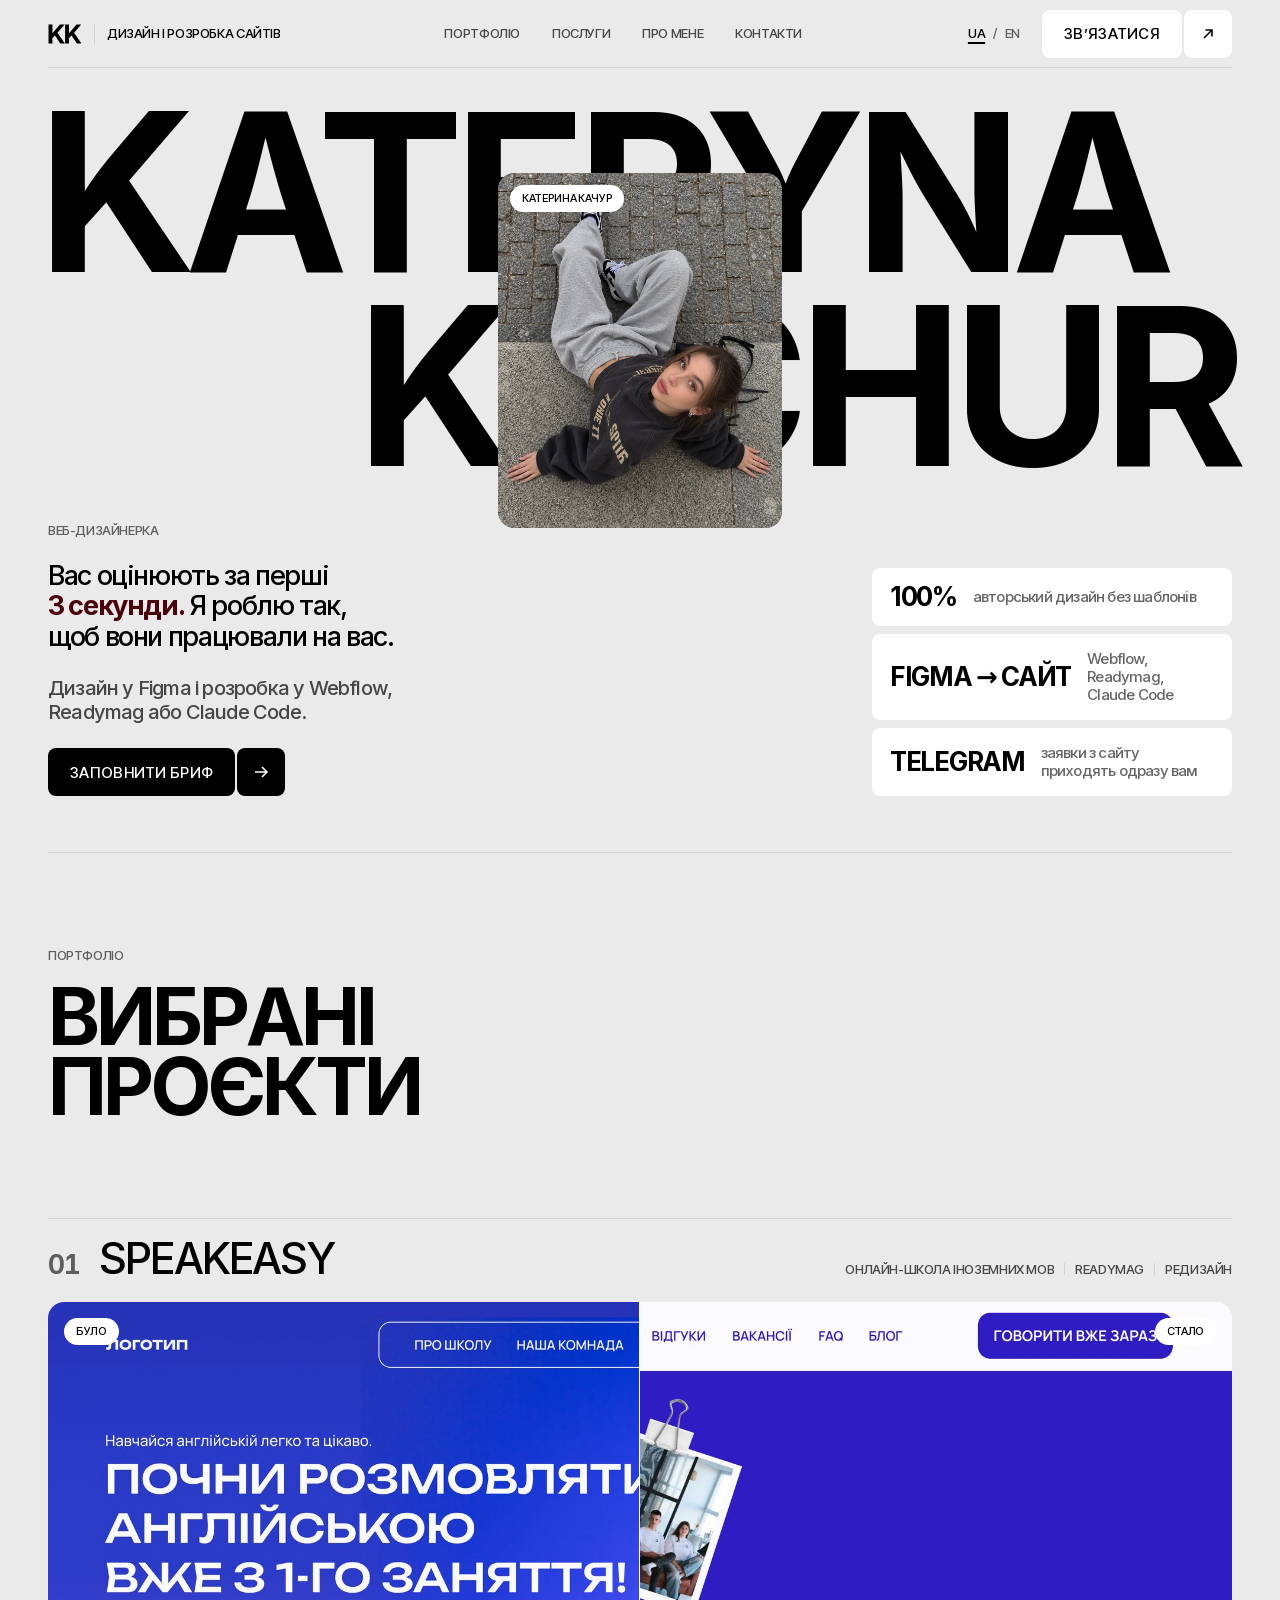
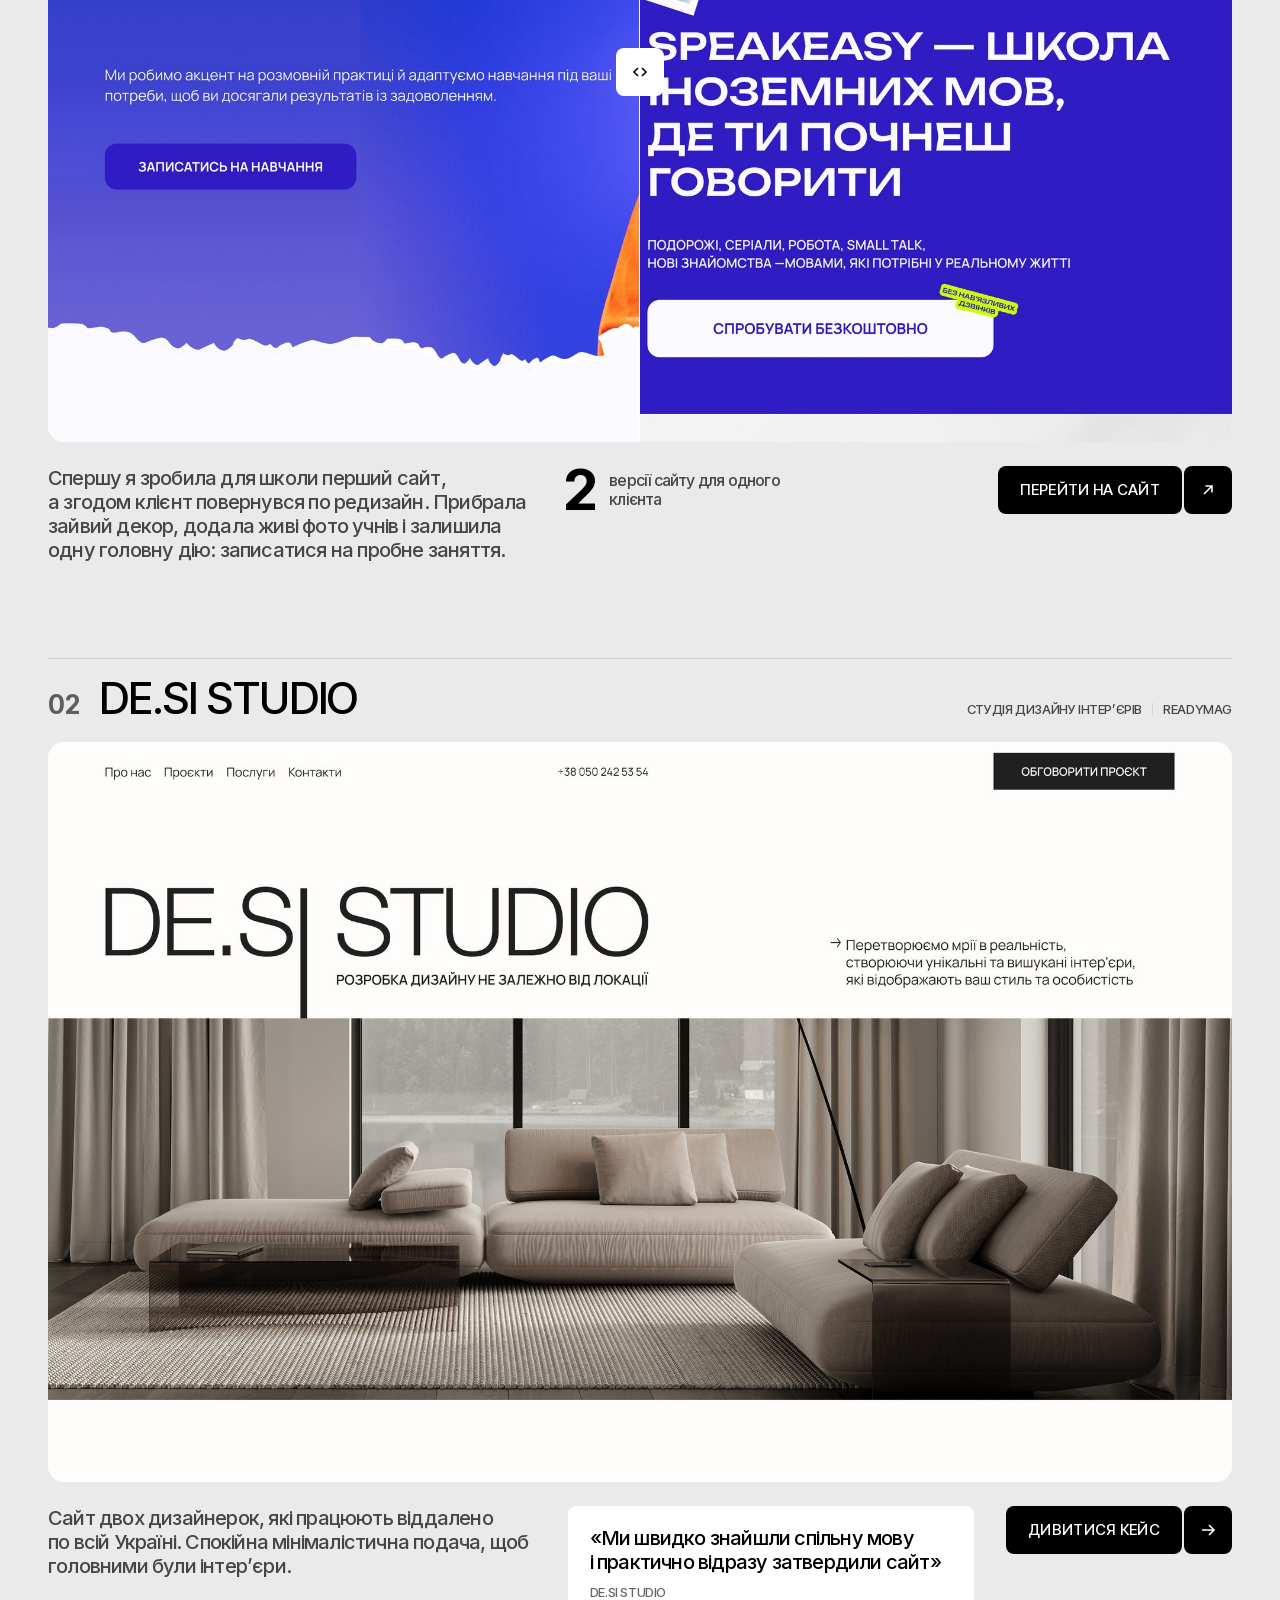
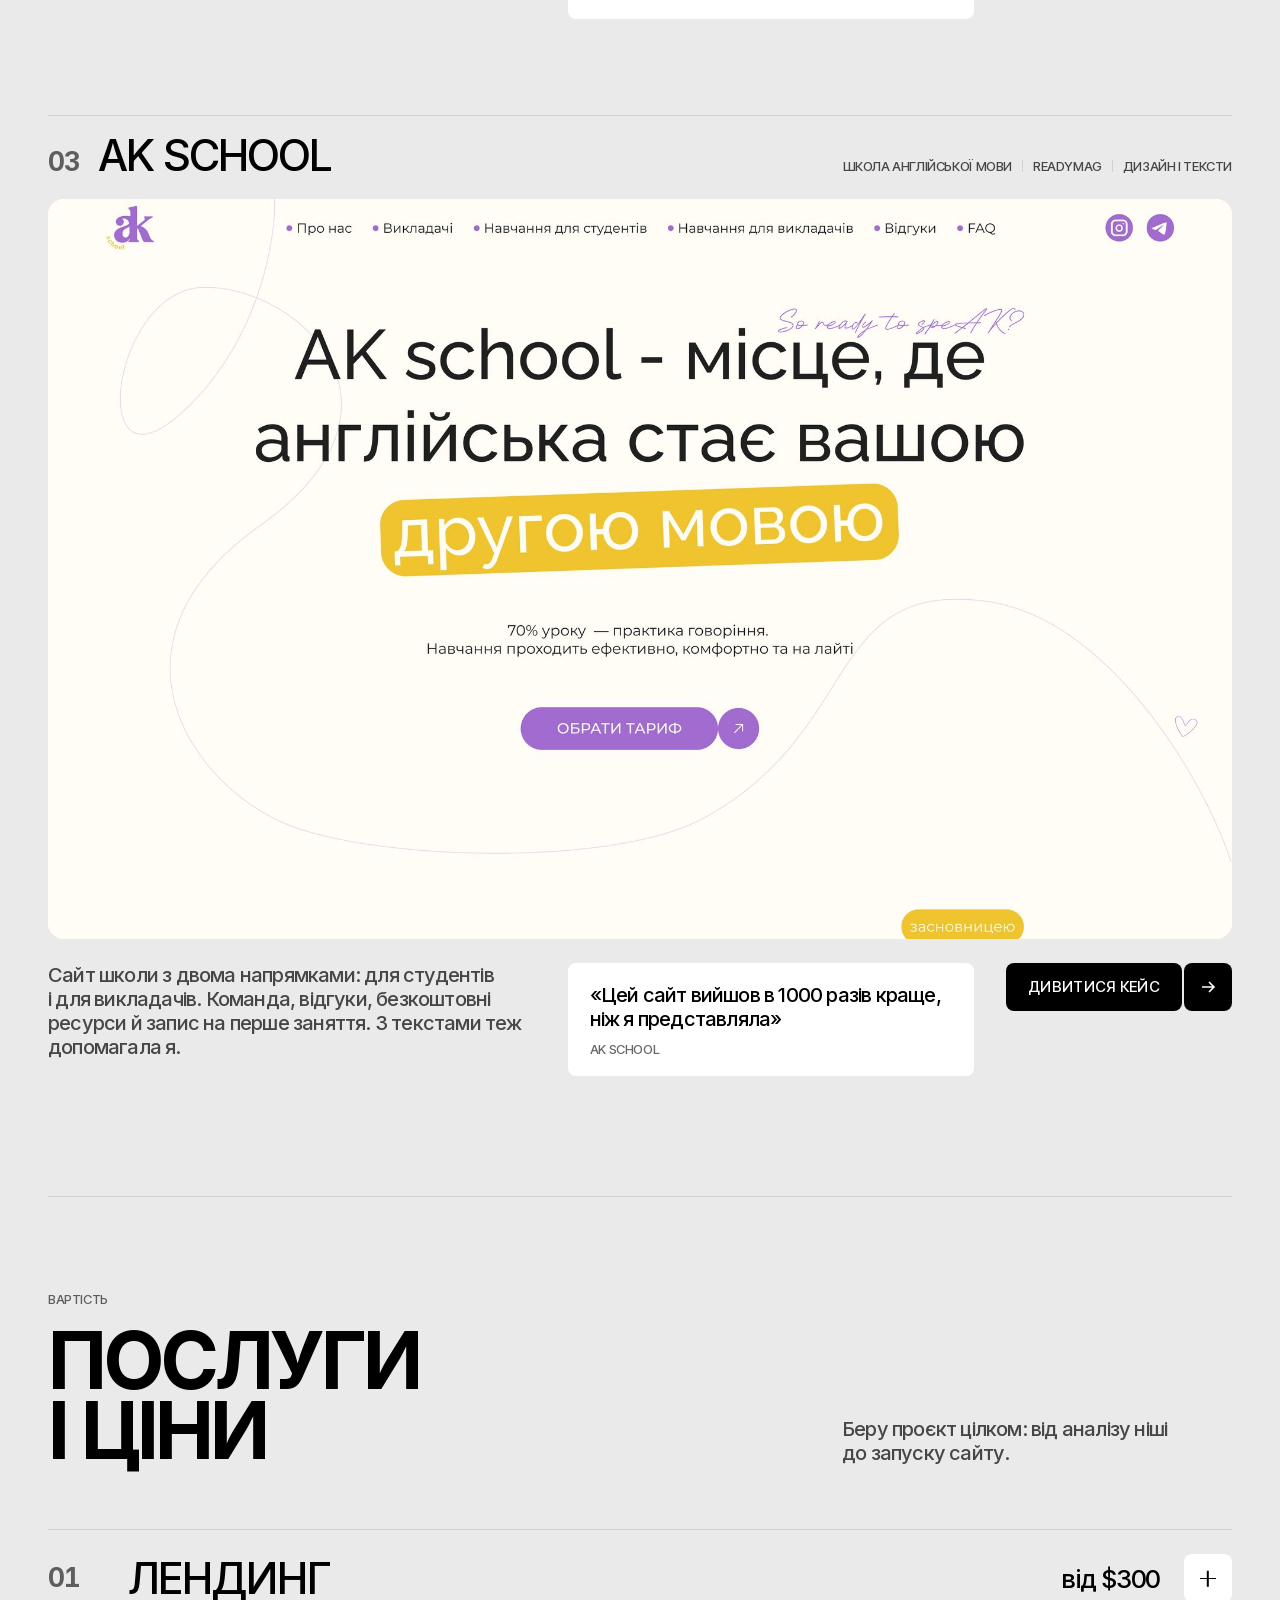
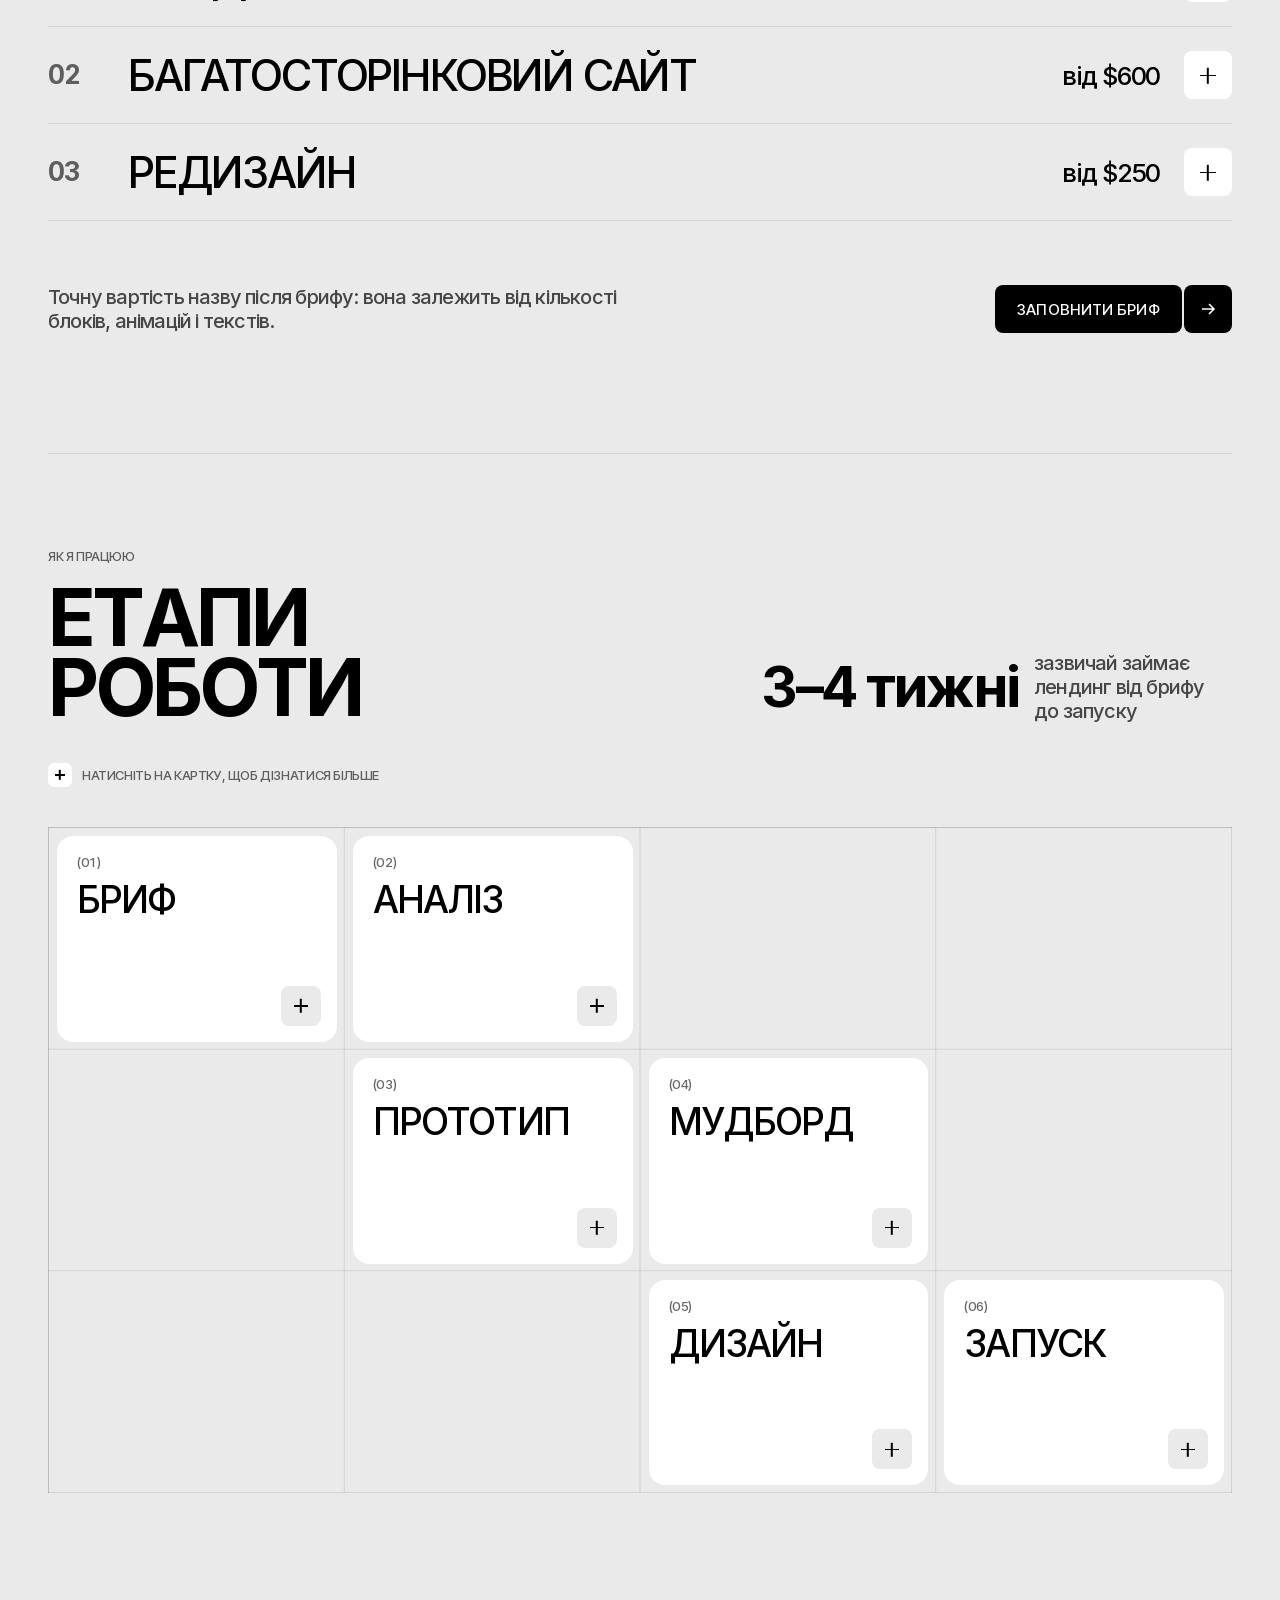
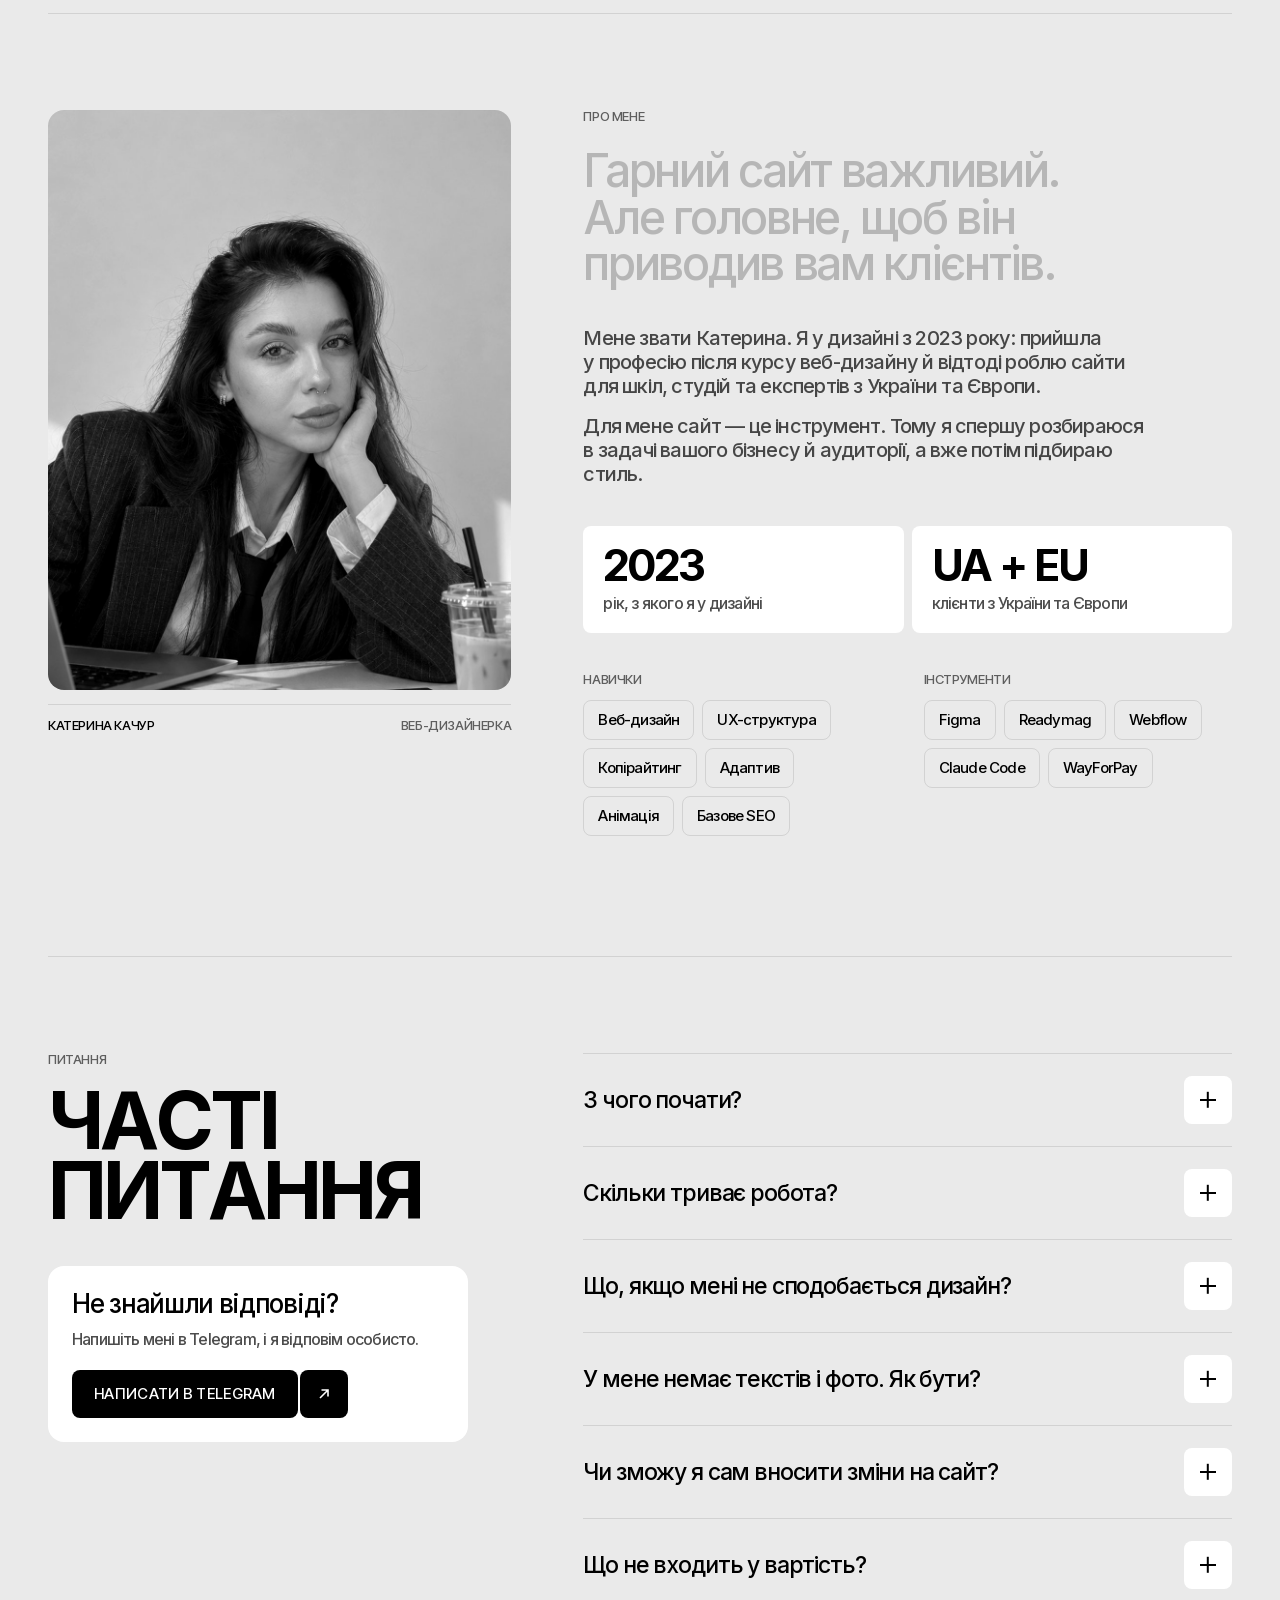
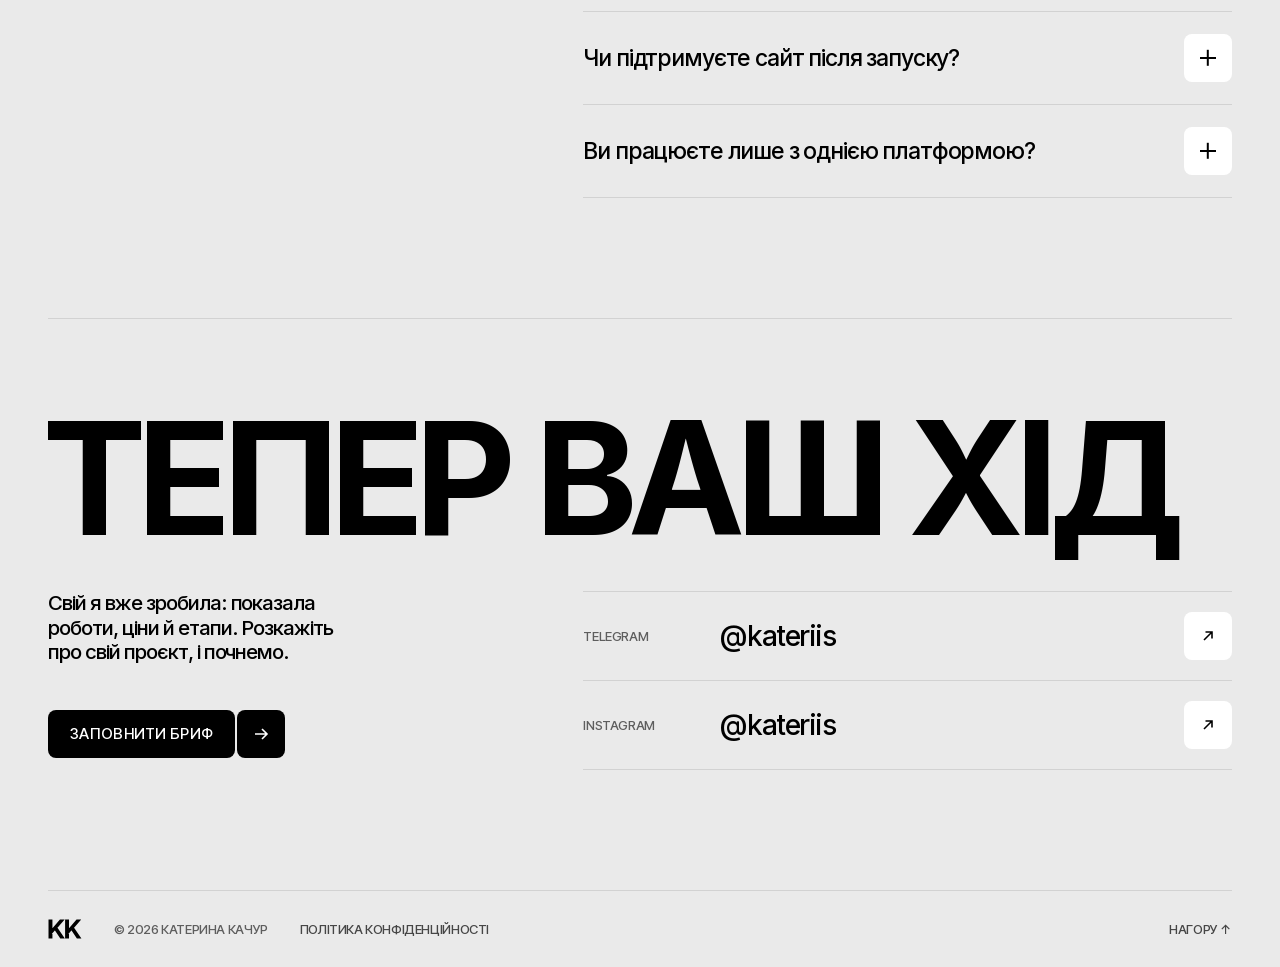
==== commit 7f9b0d29: "Головна: лише десктопний екран у кейсах; сайт завжди відкривається українською Co-Authored-By: Claud" ====
--- a/index.html
+++ b/index.html
@@ -339,6 +339,8 @@
 .case-meta i { width: 1px; height: 12px; background: var(--line); }
 
 .shots { display: grid; grid-template-columns: 1.6fr .462fr; gap: 8px; }
+.shots--single { grid-template-columns: 1fr; }
+.shots--single img { aspect-ratio: 16 / 10; object-fit: cover; object-position: top; }
 .shots img { width: 100%; height: auto; display: block; border-radius: var(--r-lg); background: var(--surface); }
 
 .compare { position: relative; border-radius: var(--r-lg); overflow: hidden; aspect-ratio: 16 / 10; max-width: 100%; background: var(--surface); }
@@ -779,9 +781,8 @@
         <h3 class="case-name">DE.SI Studio</h3>
         <p class="case-meta eyebrow">Студія дизайну інтер’єрів <i></i> Readymag</p>
       </div>
-      <div class="shots">
+      <div class="shots shots--single">
         <img class="shot-desktop" src="assets/cases/desi-desktop.jpg" alt="Перший екран сайту DE.SI Studio на комп’ютері" width="2000" height="1250" loading="lazy">
-        <img class="shot-mobile" src="assets/cases/desi-mobile.jpg" alt="Перший екран сайту DE.SI Studio на телефоні" width="780" height="1688" loading="lazy">
       </div>
       <div class="case-info">
         <p class="case-text">Сайт двох дизайнерок, які працюють віддалено по&nbsp;всій Україні. Спокійна мінімалістична подача, щоб головними були інтер’єри.</p>
@@ -803,9 +804,8 @@
         <h3 class="case-name">AK School</h3>
         <p class="case-meta eyebrow">Школа англійської мови <i></i> Readymag <i></i> Дизайн і тексти</p>
       </div>
-      <div class="shots">
+      <div class="shots shots--single">
         <img class="shot-desktop" src="assets/cases/ak-desktop.jpg" alt="Перший екран сайту AK School на комп’ютері" width="2000" height="1250" loading="lazy">
-        <img class="shot-mobile" src="assets/cases/ak-mobile.jpg" alt="Перший екран сайту AK School на телефоні" width="780" height="1688" loading="lazy">
       </div>
       <div class="case-info">
         <p class="case-text">Сайт школи з&nbsp;двома напрямками: для студентів і&nbsp;для викладачів. Команда, відгуки, безкоштовні ресурси й&nbsp;запис на&nbsp;перше заняття. З&nbsp;текстами теж допомагала я.</p>
@@ -1173,11 +1173,11 @@
     buttons.forEach(b => b.setAttribute('aria-pressed', String(b.dataset.lang === lang)));
   };
   let saved = null;
-  try { saved = localStorage.getItem('lang'); } catch (e) {}
+  try { saved = sessionStorage.getItem('lang'); } catch (e) {}
   if (saved === 'en') apply('en');
   buttons.forEach(b => b.addEventListener('click', () => {
     apply(b.dataset.lang);
-    try { localStorage.setItem('lang', b.dataset.lang); } catch (e) {}
+    try { sessionStorage.setItem('lang', b.dataset.lang); } catch (e) {}
   }));
 })();
 </script>
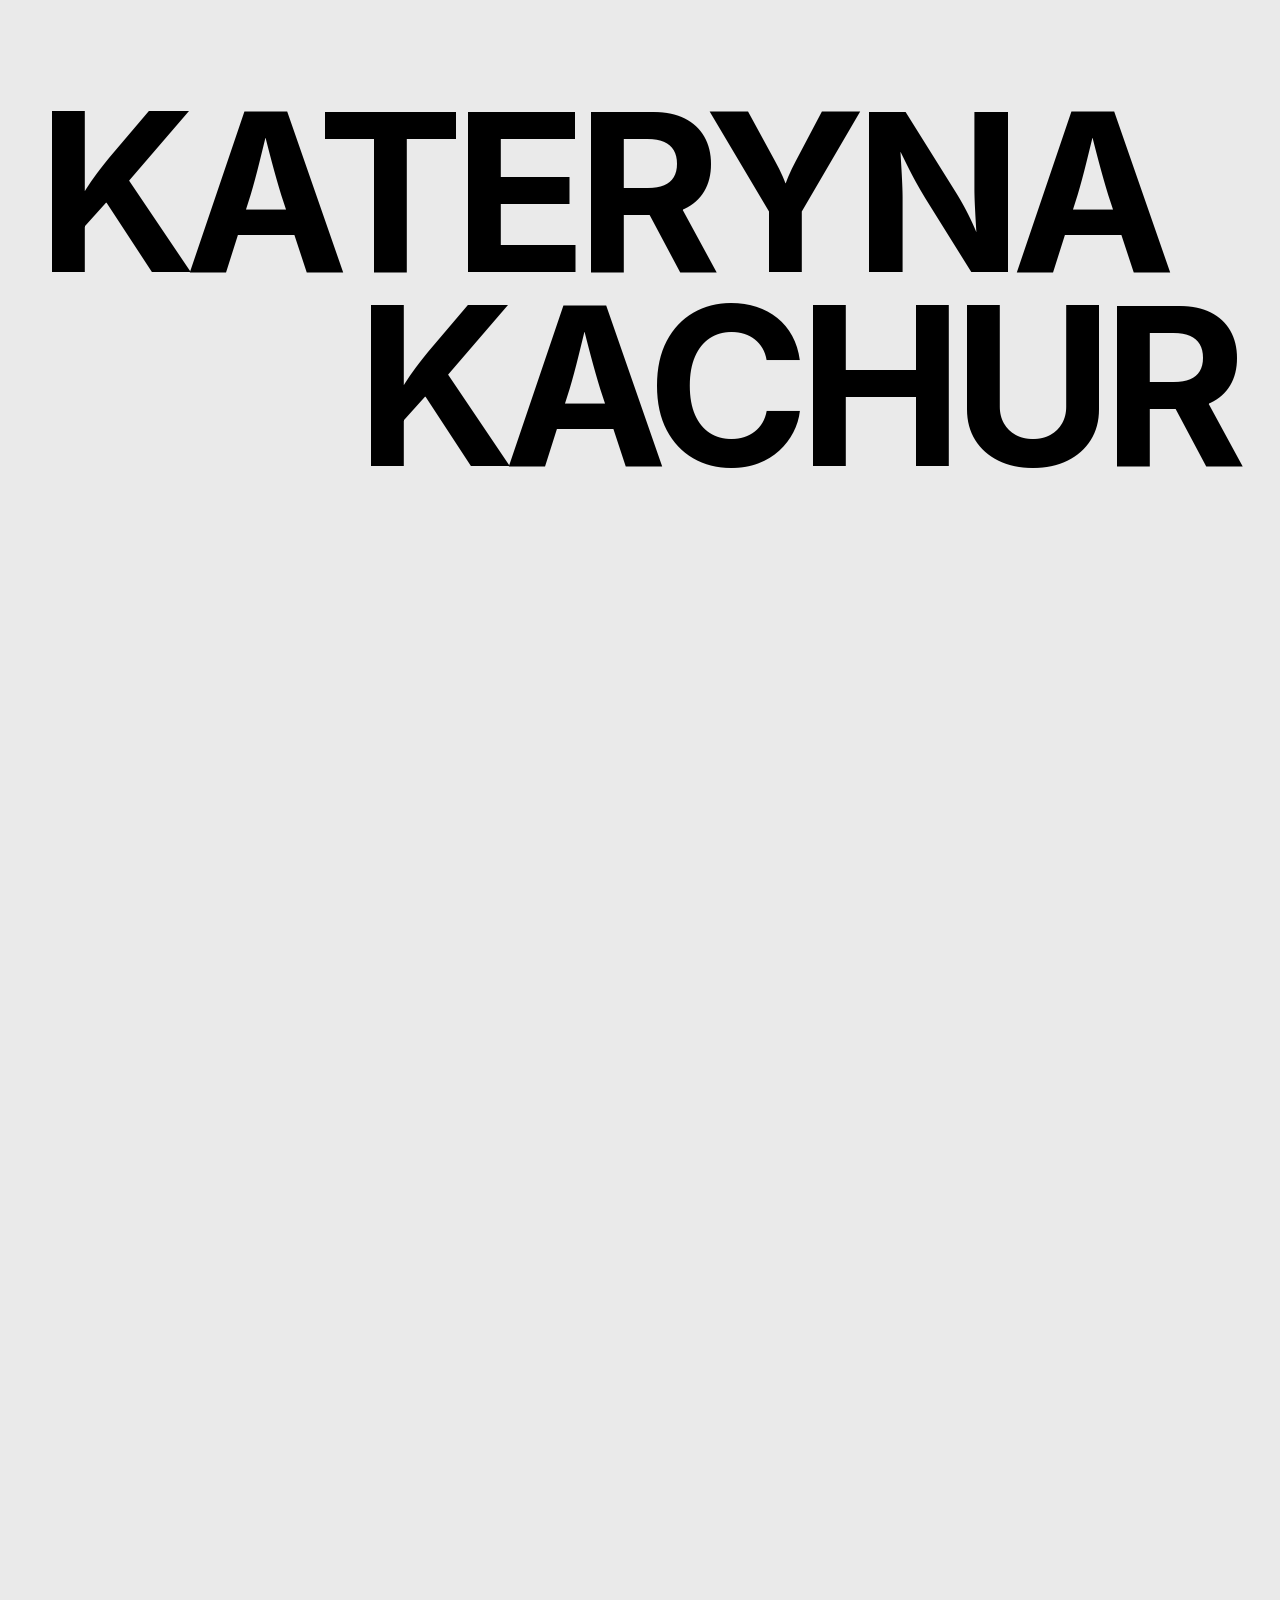
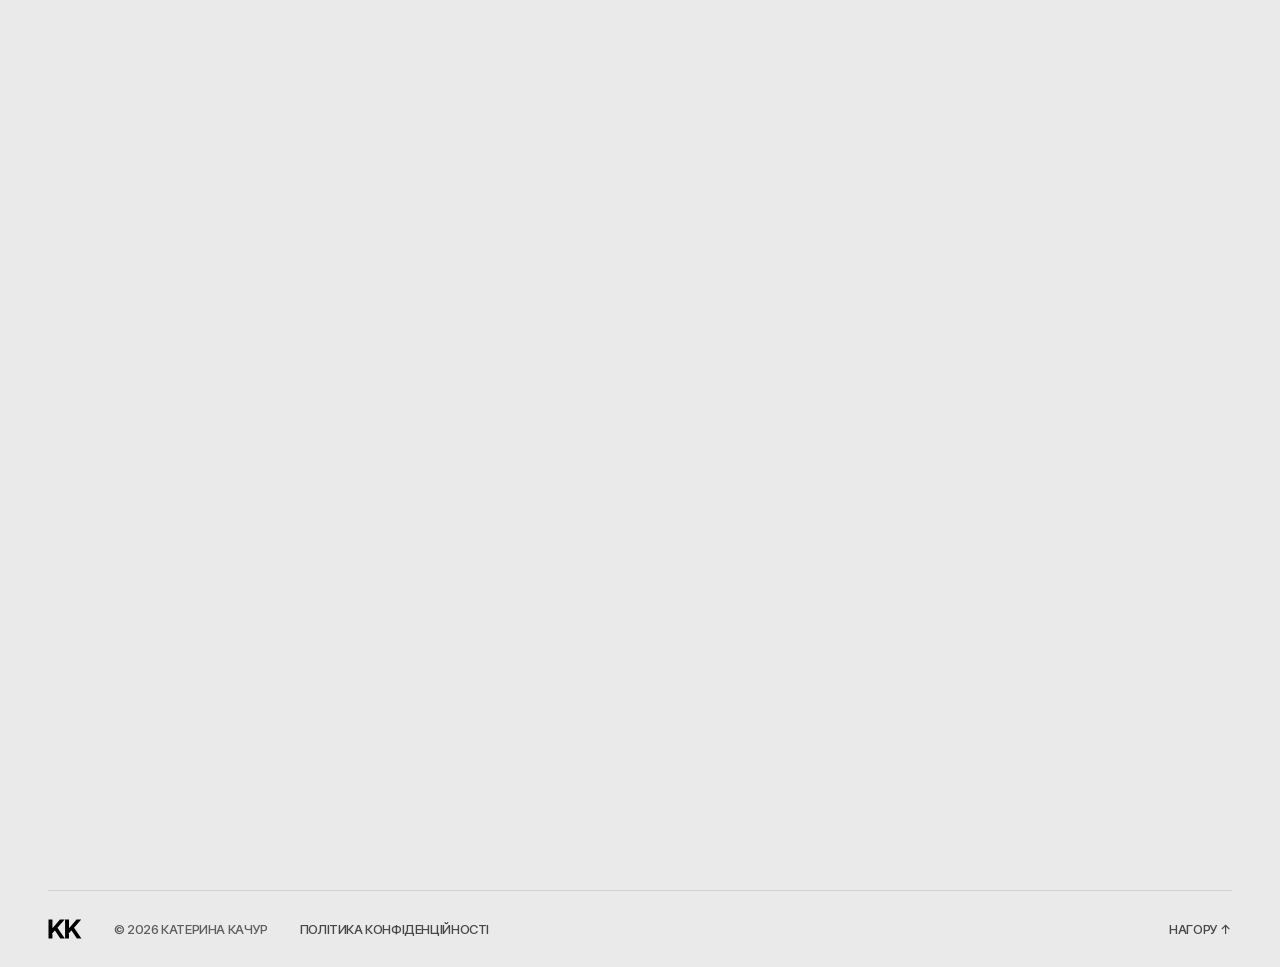
==== commit b201a979: "Прелоадер: смужка завантаження та ім’я, що піднімається в перший екран Co-Authored-By: Claude Opus 5" ====
--- a/index.html
+++ b/index.html
@@ -562,6 +562,26 @@
 .footer-link { color: var(--ink-70); transition: color .3s var(--ease); }
 .footer-link:hover { color: var(--ink); }
 .footer-top { margin-left: auto; }
+
+/* ---------- intro: loader bar on top, name rises from the bottom, then moves into the hero ---------- */
+.loader { display: none; }
+html.kk-intro .loader {
+  position: fixed; z-index: 100; top: 0; left: 0; right: 0; display: flex; align-items: center; gap: 16px;
+  padding: calc(24px + env(safe-area-inset-top, 0px)) max(var(--gutter), env(safe-area-inset-right, 0px)) 0 max(var(--gutter), env(safe-area-inset-left, 0px));
+  transition: opacity .5s var(--ease);
+}
+.loader-bars { flex: 1; display: grid; grid-auto-flow: column; grid-auto-columns: 1fr; gap: 3px; height: 22px; }
+.loader-bars i { background: var(--line); border-radius: 1px; transition: background .2s linear; }
+.loader-bars i.on { background: var(--ink); }
+.loader-num { min-width: 4ch; text-align: right; font: 500 13px/1 var(--tight); letter-spacing: -.03em; font-variant-numeric: tabular-nums; }
+html.kk-intro.kk-out .loader { opacity: 0; }
+html.kk-intro body { overflow: hidden; }
+html.kk-intro .topbar, html.kk-intro .photo, html.kk-intro .copy, html.kk-intro .facts { opacity: 0; }
+html.kk-intro .topbar, html.kk-intro .photo, html.kk-intro .copy, html.kk-intro .facts, html.kk-intro .hero ~ * { visibility: hidden; }
+html.kk-intro .in:not(.name span), html.kk-intro .photo img { animation-play-state: paused; }
+html.kk-intro .name { transform: translateY(var(--intro-y, 0px)); }
+html.kk-intro.kk-out .name { transform: none; transition: transform 1s cubic-bezier(.65, 0, .35, 1); }
+.topbar { transition: opacity .6s var(--ease); }
 
 /* ---------- motion layer (html.anim is set only when motion is allowed) ---------- */
 @keyframes photoIn { from { opacity: 0; filter: blur(22px); transform: scale(1.07); } }
@@ -651,8 +671,11 @@
 </style>
 </head>
 <body>
-<script>if (!matchMedia('(prefers-reduced-motion: reduce)').matches) document.documentElement.classList.add('anim');</script>
-
+<script>if (!matchMedia('(prefers-reduced-motion: reduce)').matches) document.documentElement.classList.add('anim');
+(() => { let seen = false; try { seen = sessionStorage.getItem('kk-intro') === '1'; } catch (e) {}
+  if (!seen && document.documentElement.classList.contains('anim')) document.documentElement.classList.add('kk-intro'); })();</script>
+
+<div class="loader" aria-hidden="true"><div class="loader-bars"></div><span class="loader-num">0%</span></div>
 <div class="page">
   <header class="topbar">
     <a class="brand" href="#top" aria-label="Катерина Качур, на початок">
@@ -1259,5 +1282,49 @@
 // Lets :active styles (arrow turn) show on tap in iOS Safari.
 document.addEventListener('touchstart', () => {}, { passive: true });
 </script>
+
+<script>
+// Intro (once per visit): bars fill to 100% while the name sits at the bottom, then the name slides into the hero.
+(() => {
+  const root = document.documentElement, loader = document.querySelector('.loader');
+  if (!loader || !root.classList.contains('kk-intro')) return;
+  const name = document.querySelector('.hero .name');
+  const place = () => {
+    root.style.setProperty('--intro-y', '0px');
+    const last = name.querySelector('.l2') || name, h = name.getBoundingClientRect();
+    const bottom = h.top + last.offsetTop + last.offsetHeight;  // layout position, ignores the letters' rise animation
+    root.style.setProperty('--intro-y', Math.max(0, innerHeight - 24 - bottom) + 'px');
+  };
+  place();
+  const bars = loader.querySelector('.loader-bars'), num = loader.querySelector('.loader-num');
+  const count = innerWidth < 600 ? 32 : 72;
+  bars.innerHTML = '<i></i>'.repeat(count);
+  const cells = bars.children;
+  let loaded = document.readyState === 'complete';
+  addEventListener('load', () => { loaded = true; });
+  const t0 = performance.now(), minTime = 1600;
+  let shown = 0, done = false;
+  const finish = () => {
+    if (done) return; done = true;
+    try { sessionStorage.setItem('kk-intro', '1'); } catch (e) {}
+    root.classList.add('kk-out');
+    setTimeout(() => { root.classList.remove('kk-intro', 'kk-out'); root.style.removeProperty('--intro-y'); loader.remove(); }, 1000);
+  };
+  const tick = now => {
+    const k = Math.min(1, (now - t0) / minTime);
+    const target = loaded ? k : Math.min(k, .9);
+    const p = Math.round(target * 100);
+    if (p > shown) {
+      shown = p; num.textContent = p + '%';
+      const on = Math.round(target * count);
+      for (let i = 0; i < count; i++) cells[i].classList.toggle('on', i < on);
+    }
+    if (target >= 1) setTimeout(finish, 250); else requestAnimationFrame(tick);
+  };
+  requestAnimationFrame(tick);
+  addEventListener('resize', () => { if (!done) place(); });
+  setTimeout(finish, 6000);
+})();
+</script>
 </body>
 </html>
